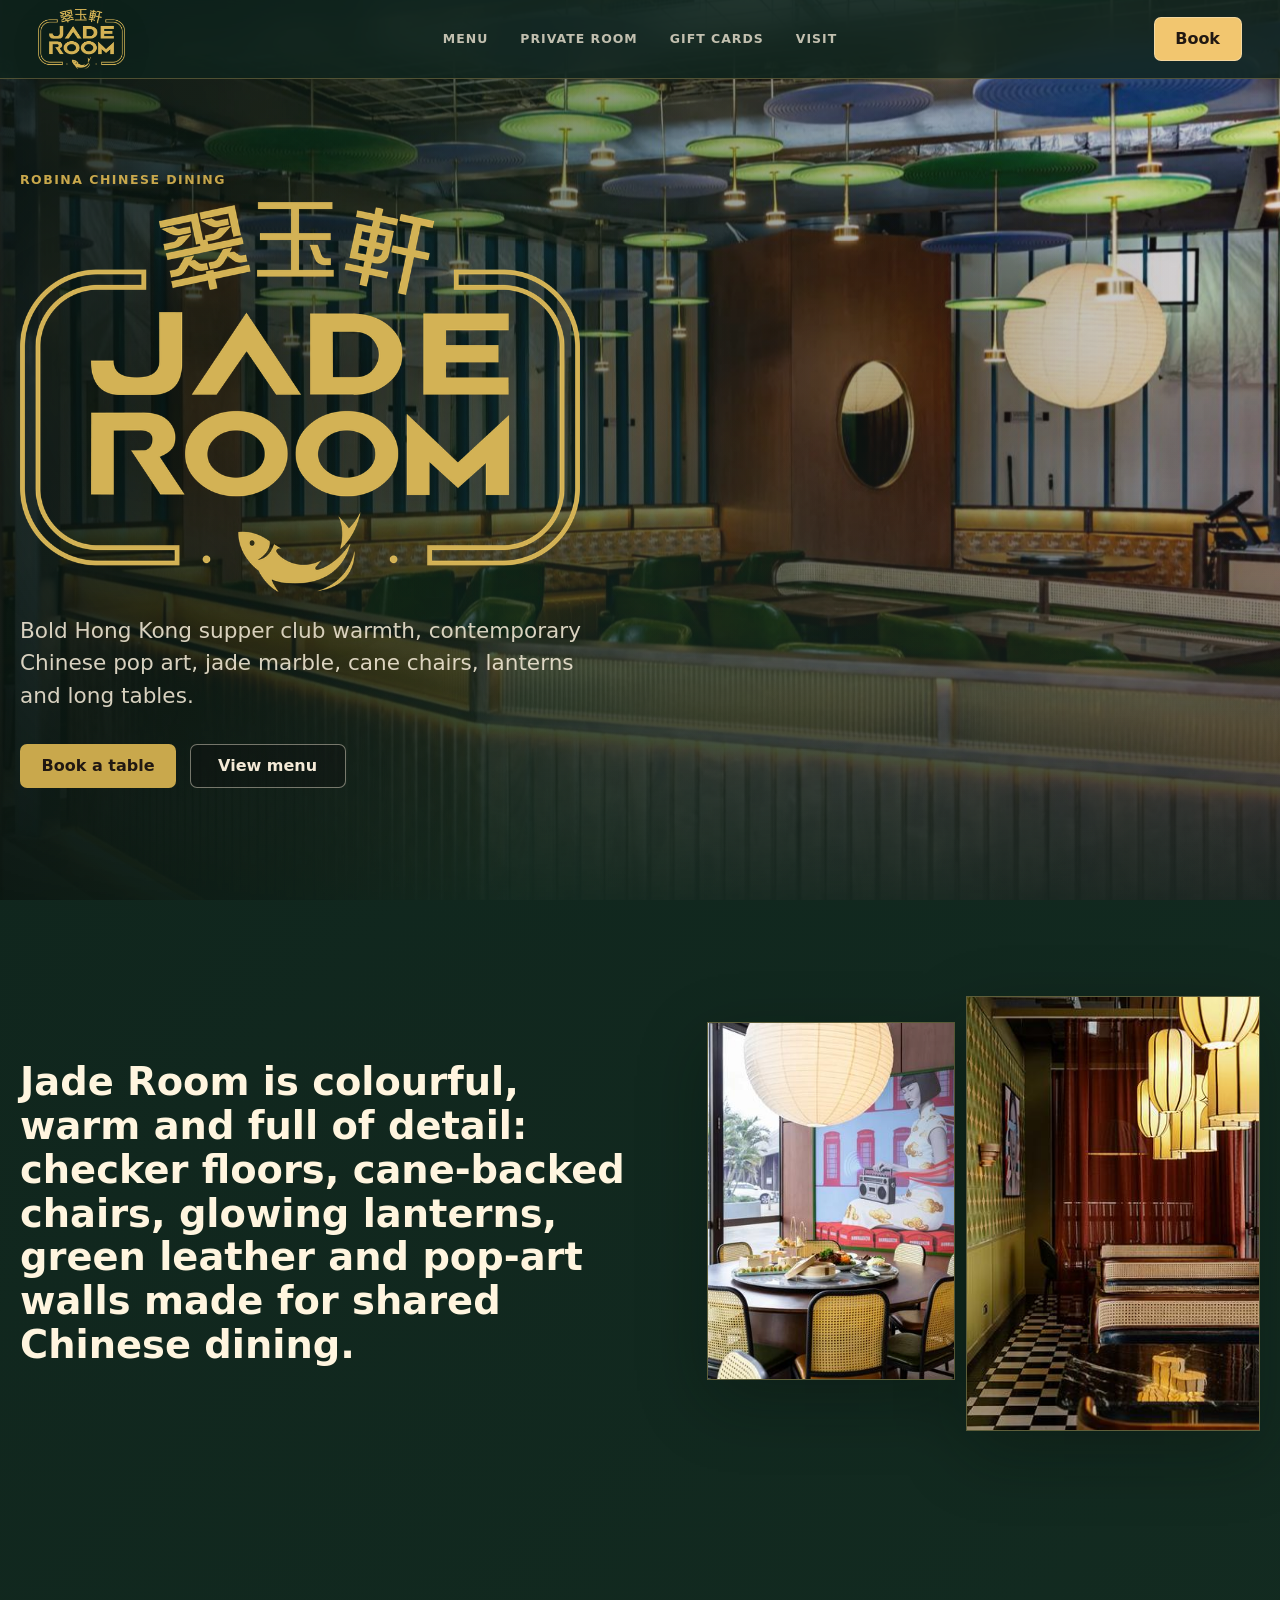
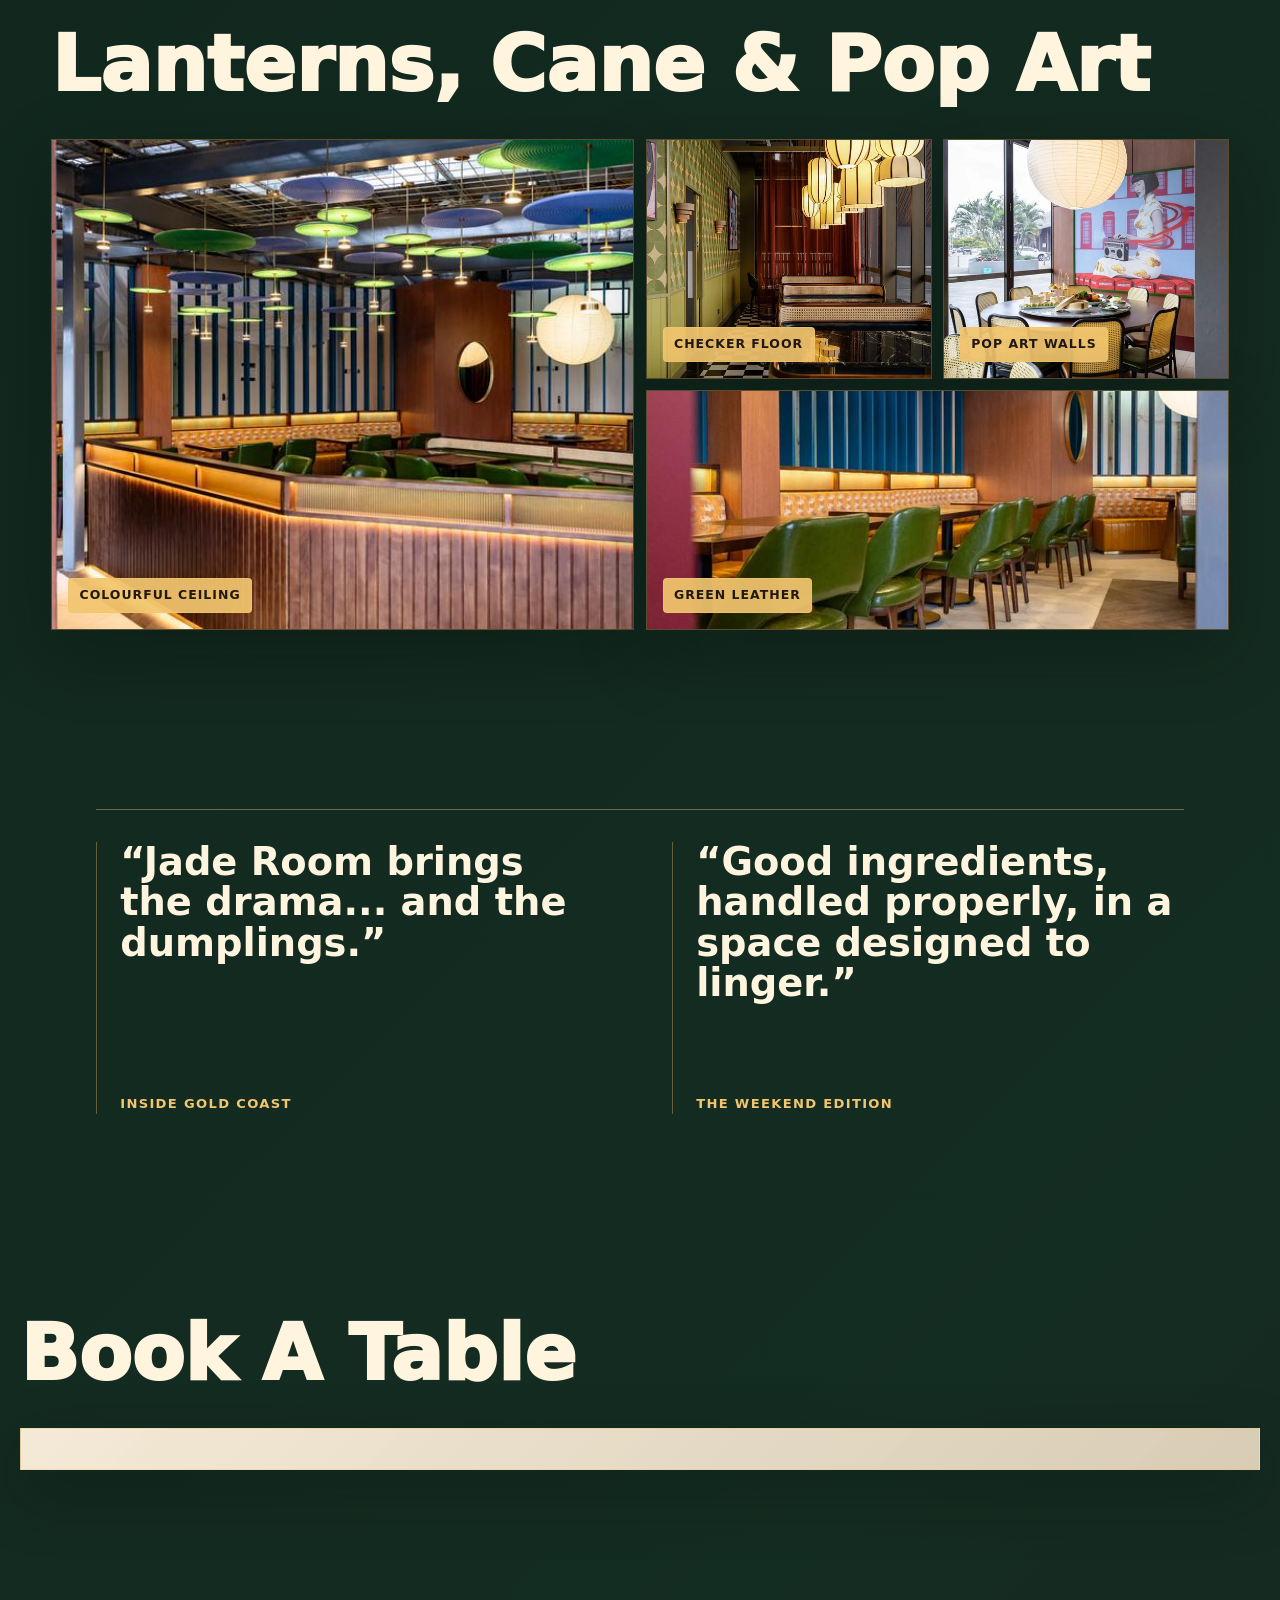
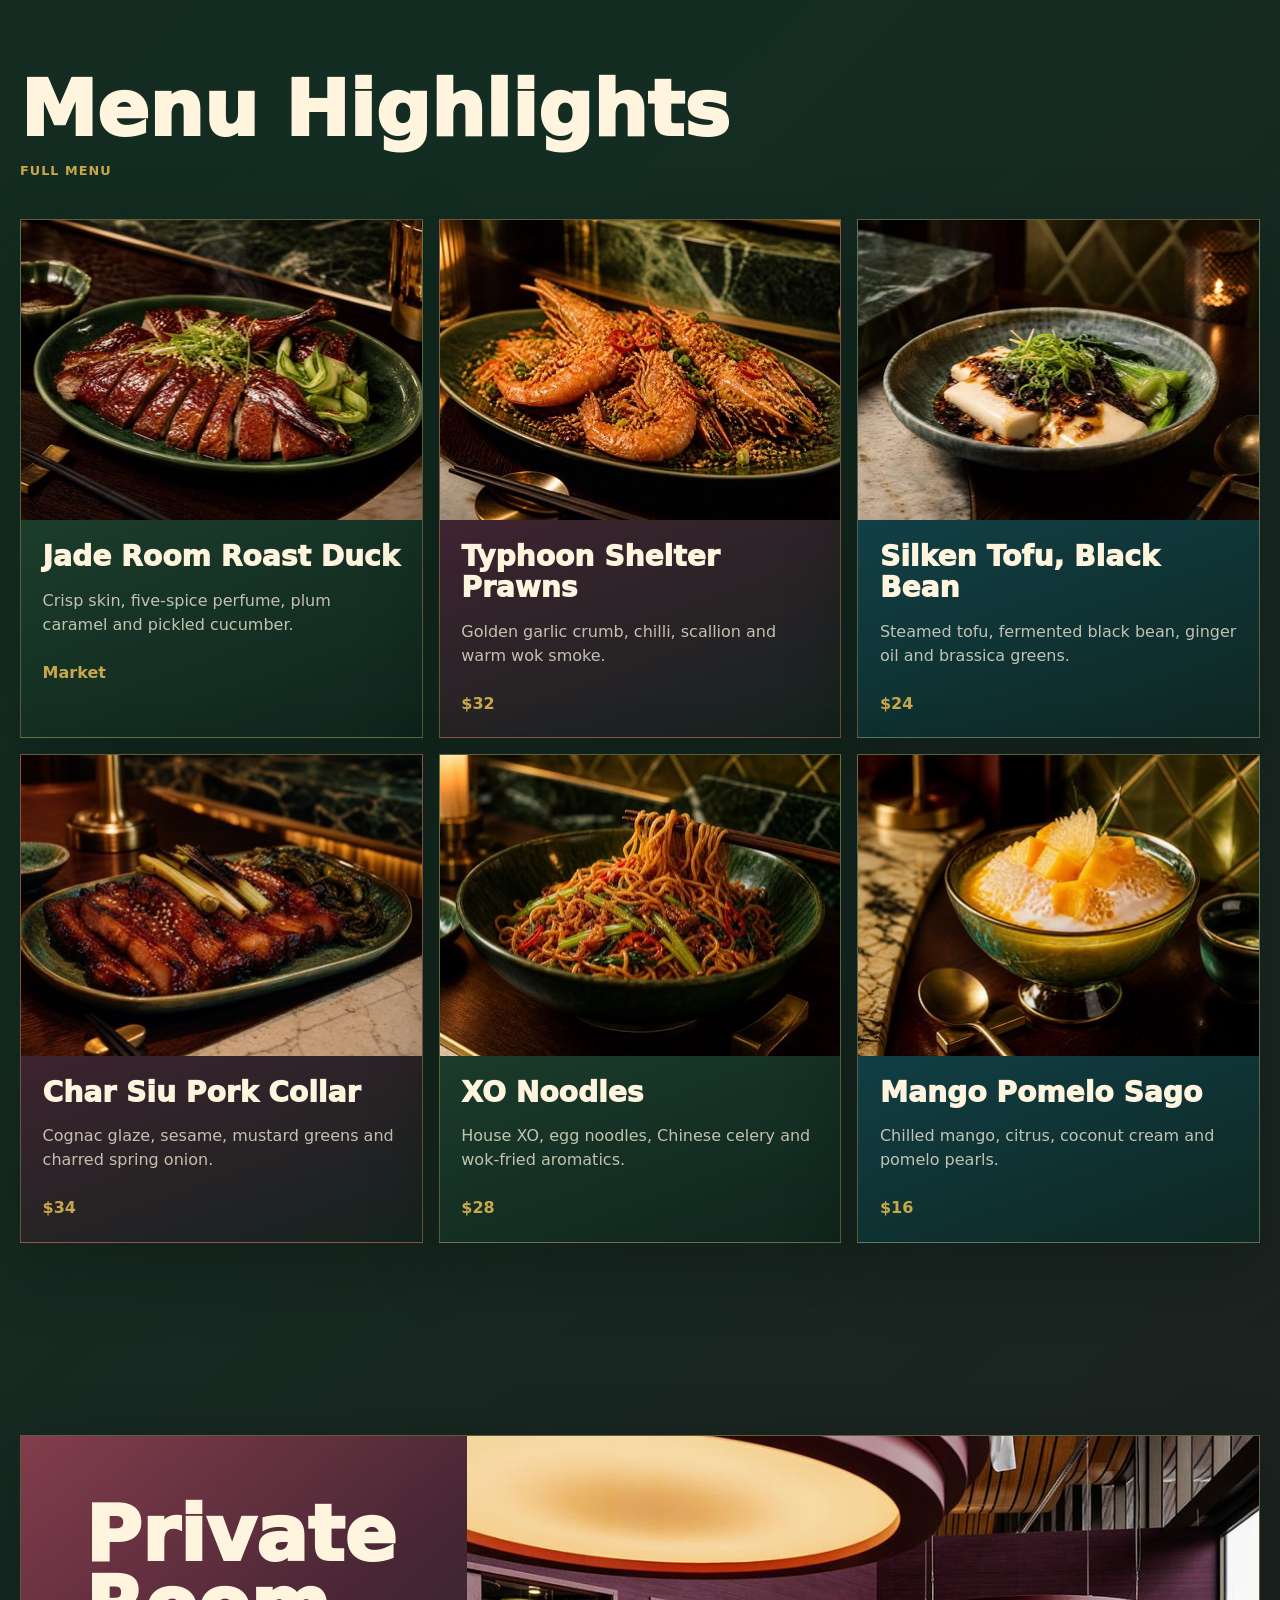
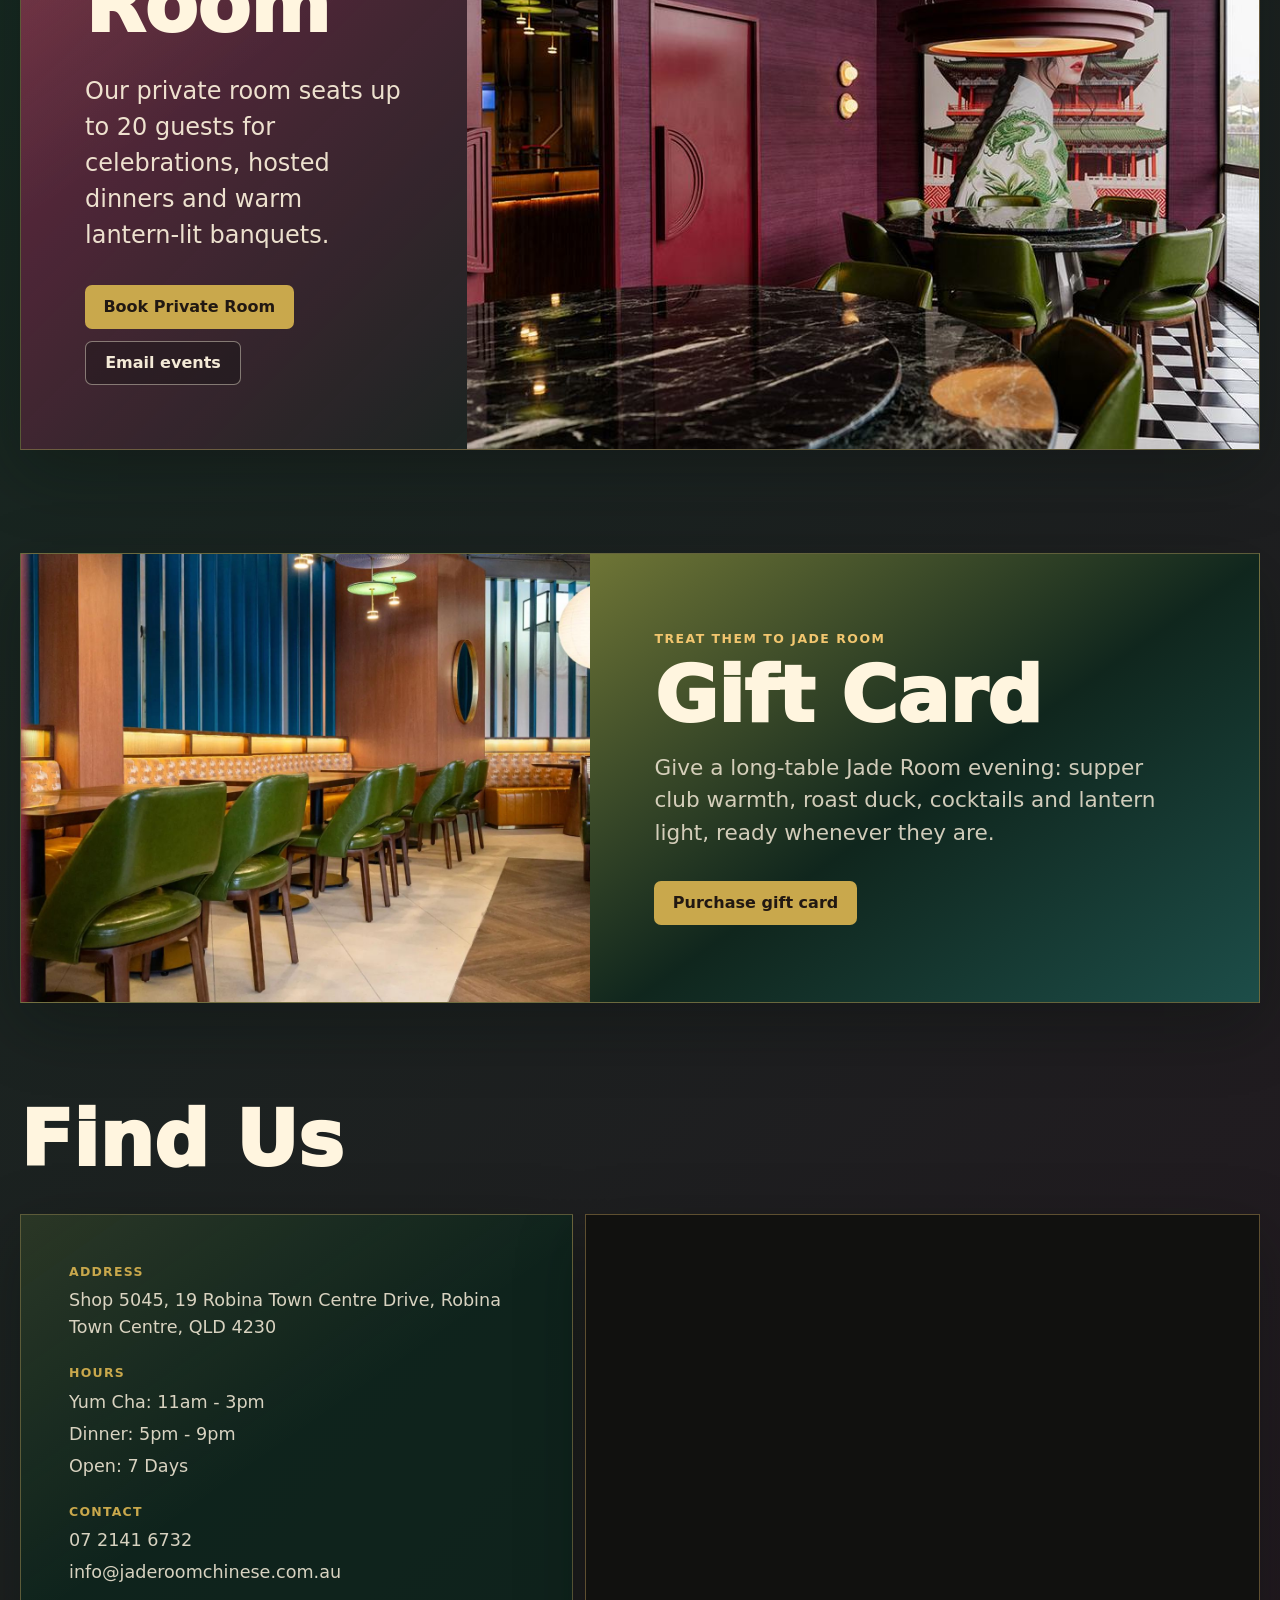
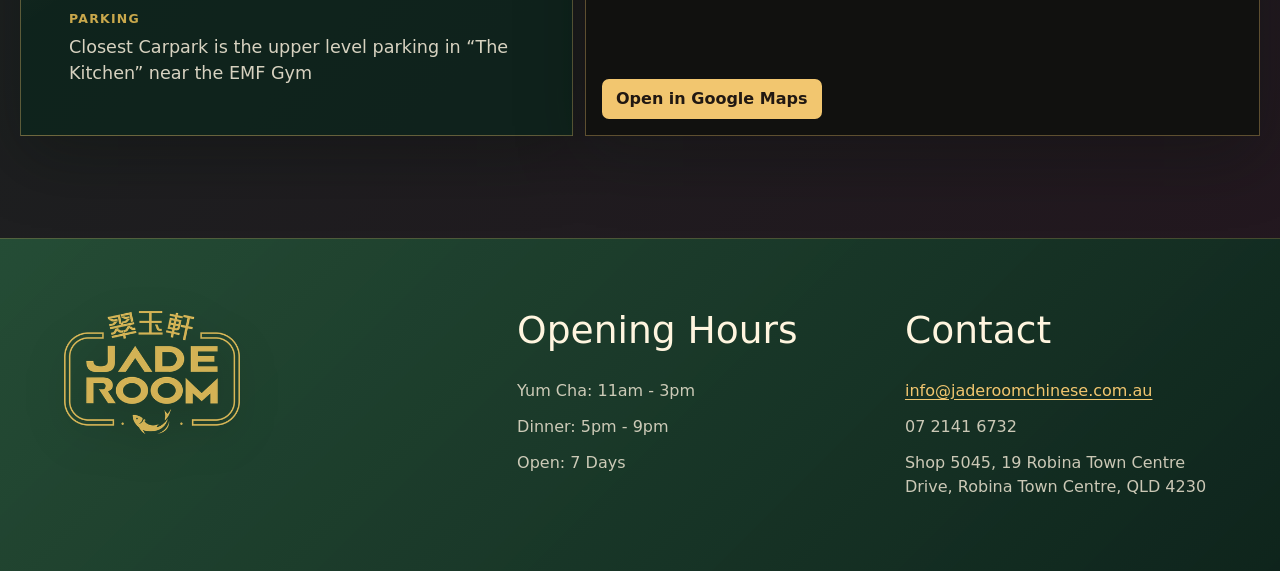
==== index.html @ d92b5574 "Combine promo panels with imagery" ====
<!doctype html>
<html lang="en">
  <head>
    <meta charset="UTF-8" />
    <meta name="viewport" content="width=device-width, initial-scale=1.0" />
    <meta
      name="description"
      content="Jade Room is a neo-nostalgic Chinese dining room with warm supper club energy, layered art, and bold contemporary character."
    />
    <title>Jade Room | 翠玉軒</title>
    <link rel="preload" href="/assets/venue-fitout/main-dining-ceiling-1600.jpg" as="image" />
    <link rel="stylesheet" href="/styles.css?v=fitout-31" />
  </head>
  <body>
    <header class="site-header" aria-label="Primary navigation">
      <a class="brand-mark" href="#top" aria-label="Jade Room home"><img src="/assets/brand/jade-room-logo-header.png" alt="Jade Room 翠玉軒" /></a>
      <nav class="nav-links" aria-label="Site sections">
        <a href="/menu.html">Menu</a>
        <a href="/private-room.html">Private Room</a>
        <a href="#gift-cards">Gift Cards</a>
        <a href="#visit">Visit</a>
      </nav>
      <a class="header-action" data-content="bookingUrl" href="#bookings">Book</a>
    </header>

    <main id="top">
      <section class="hero">
        <div class="hero-media" aria-hidden="true"></div>
        <div class="hero-overlay"></div>
        <div class="hero-content">
          <p class="eyebrow">Robina Chinese Dining</p>
          <img
            class="hero-logo"
            src="/assets/brand/jade-room-logo-full.png"
            alt="Jade Room 翠玉軒"
            fetchpriority="high"
            loading="eager"
          />
          <h1 class="sr-only">Jade Room</h1>
          <p class="hero-copy" data-content="heroText">
            Bold Hong Kong supper club warmth, contemporary Chinese pop art,
            jade marble, cane chairs, lanterns and long tables.
          </p>
          <div class="hero-actions">
            <a class="button primary" data-content="bookingUrl" href="#bookings">Book a table</a>
            <a class="button secondary" href="/menu.html">View menu</a>
          </div>
        </div>
      </section>

      <section class="intro-band" aria-label="Restaurant introduction">
        <div class="intro-copy">
          <p data-content="introText">
            Jade Room is colourful, warm and full of detail: checker floors,
            cane-backed chairs, glowing lanterns, green leather and pop-art
            walls made for shared Chinese dining.
          </p>
        </div>
        <div class="intro-media" aria-hidden="true">
          <img
            src="/assets/venue-fitout/round-table-pop-art-700.jpg"
            alt=""
            loading="lazy"
          />
          <img
            src="/assets/venue-fitout/olive-checker-lanterns-700.jpg"
            alt=""
            loading="lazy"
          />
        </div>
      </section>

      <section class="section visual-section" aria-label="Jade Room atmosphere">
        <div class="section-heading">
          <h2>Lanterns, Cane & Pop Art</h2>
        </div>
        <div class="visual-grid fitout-collage">
          <figure class="visual-tile large">
            <img
              src="/assets/venue-fitout/main-dining-ceiling-1000.jpg"
              srcset="
                /assets/venue-fitout/main-dining-ceiling-700.jpg    700w,
                /assets/venue-fitout/main-dining-ceiling-1000.jpg 1000w,
                /assets/venue-fitout/main-dining-ceiling-1600.jpg 1600w
              "
              sizes="(max-width: 820px) calc(100vw - 2rem), 48vw"
              loading="lazy"
              alt="Jade Room dining room with green and blue ceiling lights, timber booths and green chairs"
            />
            <figcaption>Colourful ceiling</figcaption>
          </figure>
          <figure class="visual-tile">
            <img
              src="/assets/venue-fitout/olive-checker-lanterns-700.jpg"
              srcset="
                /assets/venue-fitout/olive-checker-lanterns-700.jpg    700w,
                /assets/venue-fitout/olive-checker-lanterns-1000.jpg 1000w,
                /assets/venue-fitout/olive-checker-lanterns-1600.jpg 1600w
              "
              sizes="(max-width: 820px) calc(100vw - 2rem), 24vw"
              loading="lazy"
              alt="Olive patterned wall, checker floor, cane booths and glowing lanterns at Jade Room"
            />
            <figcaption>Checker floor</figcaption>
          </figure>
          <figure class="visual-tile">
            <img
              src="/assets/venue-fitout/round-table-pop-art-700.jpg"
              srcset="
                /assets/venue-fitout/round-table-pop-art-700.jpg    700w,
                /assets/venue-fitout/round-table-pop-art-1000.jpg 1000w,
                /assets/venue-fitout/round-table-pop-art-1600.jpg 1600w
              "
              sizes="(max-width: 820px) calc(100vw - 2rem), 24vw"
              loading="lazy"
              alt="Round Jade Room table with cane chairs, lantern and colourful contemporary Chinese pop art"
            />
            <figcaption>Pop art walls</figcaption>
          </figure>
          <figure class="visual-tile wide">
            <img
              src="/assets/venue-fitout/green-chair-booths-1000.jpg"
              srcset="
                /assets/venue-fitout/green-chair-booths-700.jpg    700w,
                /assets/venue-fitout/green-chair-booths-1000.jpg 1000w,
                /assets/venue-fitout/green-chair-booths-1600.jpg 1600w
              "
              sizes="(max-width: 820px) calc(100vw - 2rem), 48vw"
              loading="lazy"
              alt="Green leather chairs and warm timber booths inside Jade Room"
            />
            <figcaption>Green leather</figcaption>
          </figure>
        </div>
      </section>

      <section class="section press-section" aria-label="Press and reviews">
        <div class="press-layout">
          <div class="press-quotes">
            <article class="press-card">
              <blockquote>
                “Jade Room brings the drama... and the dumplings.”
              </blockquote>
              <a
                href="https://www.insidegoldcoast.com.au/jade-room"
                target="_blank"
                rel="noreferrer"
              >
                Inside Gold Coast
              </a>
            </article>
            <article class="press-card">
              <blockquote>
                “Good ingredients, handled properly, in a space designed to linger.”
              </blockquote>
              <a
                href="https://www.indailyqld.com.au/theweekendedition-goldcoast/food-drink/2026/04/01/jade-room-robina"
                target="_blank"
                rel="noreferrer"
              >
                The Weekend Edition
              </a>
            </article>
          </div>
        </div>
      </section>

      <section class="section booking-section" id="bookings">
        <div class="section-heading">
          <h2>Book A Table</h2>
        </div>
        <div class="booking-panel" data-opentable-widget></div>
      </section>

      <section class="section menu-section" id="menu">
        <div class="section-heading">
          <h2>Menu Highlights</h2>
          <a class="section-link" href="/menu.html">Full menu</a>
        </div>
        <div class="menu-grid" data-menu-list></div>
      </section>

      <section class="feature-band" id="events">
        <div class="feature-copy">
          <div>
            <h2>Private Room</h2>
          </div>
          <p data-content="eventsText">
            Our private room seats up to 20 guests for celebrations, hosted
            dinners and warm lantern-lit banquets.
          </p>
          <div class="feature-actions">
            <a
              class="button primary"
              data-content="privateEventsUrl"
              href="https://www.opentable.com.au/private-dining/restaurant/307232/spaces/58b9b6af-80b0-4431-88c0-3da73ee19951?lang=en-AU&amp;correlationId=de57219c-f617-41c4-9f57-0711ccf9374d"
              target="_blank"
              rel="noreferrer"
            >
              Book Private Room
            </a>
            <a
              class="button secondary"
              data-content="privateEventsEmailUrl"
              href="mailto:info@jaderoomchinese.com.au"
            >
              Email events
            </a>
          </div>
        </div>
        <img
          src="/assets/venue-fitout/private-lantern-room-1000.jpg"
          srcset="
            /assets/venue-fitout/private-lantern-room-700.jpg    700w,
            /assets/venue-fitout/private-lantern-room-1000.jpg 1000w,
            /assets/venue-fitout/private-lantern-room-1600.jpg 1600w
          "
          sizes="(max-width: 820px) 100vw, 56vw"
          loading="lazy"
          alt="Private room at Jade Room with plum walls, green chairs, marble table and large pendant light"
        />
      </section>

      <section class="gift-card-band" id="gift-cards">
        <div class="gift-card-art" aria-hidden="true"></div>
        <div class="gift-card-copy">
          <p class="eyebrow">Treat them to jade room</p>
          <h2>Gift Card</h2>
          <p data-content="giftCardText">
            Give a long-table Jade Room evening: supper club warmth, roast duck,
            cocktails and lantern light, ready whenever they are.
          </p>
          <a
            class="button primary"
            data-content="giftCardUrl"
            href="https://giftcards.nowbookit.com/cards/card-selection?accountid=c841d62d-257b-40e7-8a6b-1fed4b87f86e&amp;venueid=14619&amp;theme=light&amp;accent=95,124,138"
            target="_blank"
            rel="noreferrer"
          >
            Purchase gift card
          </a>
        </div>
      </section>

      <section class="section visit-section" id="visit">
        <div class="section-heading">
          <h2>Find Us</h2>
        </div>
        <div class="visit-layout">
          <div class="visit-panel">
            <dl>
              <div>
                <dt>Address</dt>
                <dd data-content="address">Address to be confirmed</dd>
              </div>
              <div>
                <dt>Hours</dt>
                <dd data-hours-list>Hours to be confirmed</dd>
              </div>
              <div>
                <dt>Contact</dt>
                <dd>
                  <a data-content="phone" href="tel:">Phone to be confirmed</a>
                  <a data-content="email" href="mailto:">Email to be confirmed</a>
                </dd>
              </div>
              <div>
                <dt>Parking</dt>
                <dd data-content="parking">
                  Closest Carpark is the upper level parking in “The Kitchen” near the EMF Gym
                </dd>
              </div>
            </dl>
          </div>
          <div class="map-panel" aria-label="Google map to Jade Room">
            <iframe
              title="Google map to Jade Room at Robina Town Centre"
              src="https://www.google.com/maps?q=Shop%205045%2C%2019%20Robina%20Town%20Centre%20Drive%2C%20Robina%20Town%20Centre%2C%20QLD%204230&output=embed"
              loading="lazy"
              referrerpolicy="no-referrer-when-downgrade"
            ></iframe>
            <a
              class="map-link"
              data-content="mapUrl"
              href="https://maps.app.goo.gl/iH2ejvEQFr9DbDYf6"
              target="_blank"
              rel="noreferrer"
            >
              Open in Google Maps
            </a>
          </div>
        </div>
      </section>
    </main>

    <footer class="site-footer">
      <div class="footer-brand">
        <img class="footer-logo" src="/assets/brand/jade-room-logo-header.png" alt="Jade Room 翠玉軒" />
      </div>
      <div class="footer-info">
        <section>
          <h2>Opening Hours</h2>
          <div data-hours-list>
            <span>Yum Cha: 11am - 3pm</span>
            <span>Dinner: 5pm - 9pm</span>
            <span>Open: 7 Days</span>
          </div>
        </section>
        <section>
          <h2>Contact</h2>
          <a data-content="email" href="mailto:info@jaderoomchinese.com.au">
            info@jaderoomchinese.com.au
          </a>
          <a data-content="phone" href="tel:0721416732">07 2141 6732</a>
          <span data-content="address">Shop 5045, 19 Robina Town Centre Drive, Robina Town Centre, QLD 4230</span>
        </section>
      </div>
    </footer>

    <script src="/script.js?v=fitout-31" type="module"></script>
  </body>
</html>
---- styles.css ----
:root {
  --jade: #2d5c3f;
  --jade-deep: #142d22;
  --jade-ink: #0e241c;
  --moss: #8b8a3a;
  --cognac: #8b4513;
  --rust: #c1440e;
  --gold: #c9a84c;
  --gold-bright: #f2c66f;
  --blue: #5b7a99;
  --plum: #6f2745;
  --plum-deep: #3a1727;
  --teal: #12606f;
  --lantern: #f2c66f;
  --cream: #f4ead7;
  --stone: #d8ccb4;
  --black: #11110f;
  --ink: #211812;
  --shadow-warm: 0 1.4rem 4rem rgba(7, 14, 10, 0.32);
  --max: 1240px;
}

* {
  box-sizing: border-box;
}

html {
  scroll-behavior: smooth;
}

body {
  margin: 0;
  color: var(--cream);
  background:
    radial-gradient(circle at 12% 5%, rgba(111, 39, 69, 0.32), transparent 28rem),
    radial-gradient(circle at 90% 24rem, rgba(18, 96, 111, 0.22), transparent 30rem),
    linear-gradient(135deg, #0f241c 0%, #142d22 48%, #24161f 100%);
  font-family:
    "Avenir Next", "Helvetica Neue", ui-sans-serif, system-ui, -apple-system, BlinkMacSystemFont, "Segoe UI",
    sans-serif;
  line-height: 1.5;
}

body::before {
  content: "";
  position: fixed;
  inset: 0;
  z-index: -1;
  pointer-events: none;
  opacity: 0.18;
  background-image:
    linear-gradient(45deg, rgba(242, 198, 111, 0.08) 25%, transparent 25%),
    linear-gradient(-45deg, rgba(242, 198, 111, 0.08) 25%, transparent 25%),
    linear-gradient(45deg, transparent 75%, rgba(242, 198, 111, 0.08) 75%),
    linear-gradient(-45deg, transparent 75%, rgba(242, 198, 111, 0.08) 75%);
  background-position: 0 0, 0 0.7rem, 0.7rem -0.7rem, -0.7rem 0;
  background-size: 1.4rem 1.4rem;
}

a {
  color: inherit;
  text-decoration: none;
}

.site-header {
  position: fixed;
  inset: 0 0 auto 0;
  z-index: 10;
  display: grid;
  grid-template-columns: 1fr auto 1fr;
  align-items: center;
  gap: 1rem;
  min-height: 4.25rem;
  padding: 0.55rem clamp(1rem, 3vw, 2.5rem);
  border-bottom: 1px solid rgba(242, 198, 111, 0.28);
  background: rgba(14, 36, 28, 0.86);
  backdrop-filter: blur(18px);
}

.brand-mark {
  display: block;
  width: fit-content;
  min-width: 0;
  line-height: 0;
}

.brand-mark img {
  display: block;
  width: clamp(4.6rem, 7vw, 5.4rem);
  height: auto;
  filter: drop-shadow(0 0.35rem 0.8rem rgba(0, 0, 0, 0.28));
}

.nav-links {
  display: flex;
  align-items: center;
  gap: clamp(1rem, 3vw, 2rem);
  color: rgba(244, 234, 215, 0.78);
  font-size: 0.78rem;
  font-weight: 800;
  letter-spacing: 0.08em;
  text-transform: uppercase;
}

.header-action,
.button {
  display: inline-flex;
  min-height: 2.75rem;
  align-items: center;
  justify-content: center;
  border-radius: 7px;
  font-weight: 850;
}

.header-action {
  justify-self: end;
  min-width: 5.5rem;
  padding: 0 1rem;
  border: 1px solid rgba(244, 234, 215, 0.46);
  color: #211812;
  background: var(--lantern);
}

.hero {
  position: relative;
  min-height: 100dvh;
  display: grid;
  align-items: end;
  overflow: hidden;
}

.hero-media,
.hero-overlay {
  position: absolute;
  inset: 0;
}

.hero-media {
  inset: 0 -8vw;
  background-image: url("/assets/venue-fitout/main-dining-ceiling-1000.jpg");
  background-position: center;
  background-size: cover;
  transform: translate3d(-2.8%, 0, 0) scale(1.03);
  transform-origin: center;
}

.hero-overlay {
  background:
    linear-gradient(90deg, rgba(10, 21, 16, 0.88), rgba(20, 45, 34, 0.5) 40%, rgba(111, 39, 69, 0.1)),
    linear-gradient(0deg, rgba(14, 36, 28, 0.94), rgba(14, 36, 28, 0.08) 56%);
}

.hero-content {
  position: relative;
  z-index: 1;
  width: min(100% - 2rem, var(--max));
  margin: 0 auto;
  padding: 7rem 0 clamp(4.5rem, 9vw, 7rem);
}

.hero-logo {
  display: block;
  width: min(35rem, 78vw);
  height: auto;
  margin-top: 0.25rem;
  filter: drop-shadow(0 1.1rem 1.8rem rgba(0, 0, 0, 0.32));
}

.sr-only {
  position: absolute;
  width: 1px;
  height: 1px;
  padding: 0;
  margin: -1px;
  overflow: hidden;
  clip: rect(0, 0, 0, 0);
  white-space: nowrap;
  border: 0;
}

.eyebrow {
  margin: 0 0 0.75rem;
  color: var(--gold);
  font-size: 0.78rem;
  font-weight: 900;
  letter-spacing: 0.12em;
  text-transform: uppercase;
}

h1,
h2 {
  margin: 0;
  color: #fff5df;
  font-family:
    "Avenir Next Condensed", "Arial Narrow", "Helvetica Neue", ui-sans-serif, system-ui, -apple-system, BlinkMacSystemFont, "Segoe UI",
    sans-serif;
  font-weight: 950;
  letter-spacing: 0;
  line-height: 0.92;
}

h1 {
  max-width: 9.5ch;
  font-size: clamp(4.4rem, 13vw, 10.5rem);
}

h2 {
  font-size: clamp(2.2rem, 6vw, 5rem);
}

.chinese-name {
  margin: 0.6rem 0 0;
  color: var(--gold);
  font-size: clamp(1.2rem, 2.5vw, 2rem);
  font-weight: 800;
}

.hero-copy {
  max-width: 36rem;
  margin: 1.4rem 0 0;
  color: rgba(244, 234, 215, 0.88);
  font-size: clamp(1.08rem, 2vw, 1.35rem);
}

.hero-actions {
  display: flex;
  flex-wrap: wrap;
  gap: 0.85rem;
  margin-top: 2rem;
}

.button {
  min-width: 9.75rem;
  padding: 0 1.15rem;
}

.button.primary {
  background: var(--gold);
  color: #211812;
}

.button.secondary {
  border: 1px solid rgba(244, 234, 215, 0.45);
  background: rgba(17, 17, 15, 0.34);
}

.intro-band {
  display: grid;
  grid-template-columns: minmax(0, 1.05fr) minmax(18rem, 0.95fr);
  gap: clamp(2rem, 6vw, 5rem);
  align-items: center;
  width: min(100% - 2rem, var(--max));
  margin: 0 auto;
  padding: clamp(3rem, 8vw, 6rem) 0;
}

.intro-copy p {
  max-width: 52rem;
  margin: 0;
  color: #fff5df;
  font-size: clamp(1.55rem, 3vw, 2.85rem);
  font-weight: 850;
  line-height: 1.14;
}

.intro-media {
  display: grid;
  grid-template-columns: 0.84fr 1fr;
  gap: 0.7rem;
  align-items: end;
}

.intro-media img {
  display: block;
  width: 100%;
  height: clamp(18rem, 34vw, 28rem);
  object-fit: cover;
  border: 1px solid rgba(242, 198, 111, 0.34);
  box-shadow: var(--shadow-warm);
}

.intro-media img:first-child {
  height: clamp(16rem, 28vw, 23rem);
  margin-bottom: clamp(1.5rem, 4vw, 4rem);
}

.section {
  width: min(100% - 2rem, var(--max));
  margin: 0 auto;
  padding: clamp(3.5rem, 8vw, 7rem) 0;
}

.section-heading {
  display: grid;
  gap: 1rem;
  align-items: start;
  margin-bottom: clamp(1.4rem, 3vw, 2.4rem);
}

.section-link {
  flex: 0 0 auto;
  width: fit-content;
  color: var(--gold);
  font-size: 0.8rem;
  font-weight: 900;
  letter-spacing: 0.08em;
  text-transform: uppercase;
}

.booking-section {
  scroll-margin-top: 5rem;
}

.booking-panel {
  display: grid;
  justify-items: center;
  min-height: 13rem;
  padding: clamp(1rem, 3vw, 2rem);
  overflow: hidden;
  border: 1px solid rgba(242, 198, 111, 0.38);
  background:
    linear-gradient(135deg, rgba(244, 234, 215, 0.96), rgba(216, 204, 180, 0.98)),
    #ded9cf;
  box-shadow: var(--shadow-warm);
}

.booking-panel script {
  display: none;
}

.booking-panel iframe {
  width: 100%;
  max-width: 100%;
  border: 0;
}

.booking-panel[data-theme="wide"] {
  min-height: 0;
  padding: 1.25rem;
}

.booking-panel[data-theme="wide"] > div {
  width: min(100%, 61rem) !important;
}

.booking-panel[data-theme="wide"] iframe {
  width: 100% !important;
  height: 8.75rem !important;
}

.menu-hero {
  position: relative;
  min-height: 68vh;
  display: grid;
  align-items: end;
  overflow: hidden;
  background:
    linear-gradient(90deg, rgba(14, 36, 28, 0.9), rgba(17, 17, 15, 0.46)),
    linear-gradient(0deg, rgba(14, 36, 28, 1), rgba(17, 17, 15, 0.08) 46%),
    url("/assets/responsive/jade-room-food-700.jpg") center / cover;
}

.menu-detail-hero {
  position: relative;
  min-height: 58vh;
  display: grid;
  align-items: end;
  overflow: hidden;
  background:
    linear-gradient(90deg, rgba(14, 36, 28, 0.9), rgba(17, 17, 15, 0.46)),
    linear-gradient(0deg, rgba(14, 36, 28, 1), rgba(17, 17, 15, 0.08) 46%),
    url("/assets/responsive/jade-room-food-700.jpg") center / cover;
}

.menu-hero-copy {
  width: min(100% - 2rem, var(--max));
  margin: 0 auto;
  padding: 8.5rem 0 5rem;
}

.menu-hero-copy p:not(.eyebrow, .chinese-name) {
  max-width: 44rem;
  margin: 1.2rem 0 0;
  color: rgba(244, 234, 215, 0.88);
  font-size: clamp(1.08rem, 2vw, 1.35rem);
}

.menu-tabs {
  position: sticky;
  top: 0.75rem;
  z-index: 2;
  display: flex;
  flex-wrap: wrap;
  gap: 0.5rem;
  margin-bottom: 2rem;
  padding: 0.65rem;
  border: 1px solid rgba(201, 168, 76, 0.34);
  border-radius: 8px;
  background: rgba(14, 36, 28, 0.9);
  backdrop-filter: blur(16px);
}

.menu-tabs a {
  display: inline-flex;
  min-height: 2.35rem;
  align-items: center;
  justify-content: center;
  padding: 0 0.9rem;
  border: 1px solid rgba(201, 168, 76, 0.35);
  border-radius: 6px;
  color: rgba(244, 234, 215, 0.84);
  font-size: 0.78rem;
  font-weight: 900;
  letter-spacing: 0.08em;
  text-transform: uppercase;
}

.menu-directory {
  display: grid;
  grid-template-columns: repeat(2, minmax(0, 1fr));
  gap: clamp(0.85rem, 1.6vw, 1.1rem);
  overflow: visible;
  border: 0;
  background: transparent;
}

.menu-directory-card {
  display: grid;
  grid-template-columns: minmax(12rem, 0.78fr) minmax(0, 1fr);
  min-height: 24rem;
  overflow: hidden;
  border: 1px solid rgba(201, 168, 76, 0.34);
  background:
    linear-gradient(160deg, rgba(45, 92, 63, 0.5), rgba(14, 36, 28, 0.92)),
    #142d22;
  box-shadow: var(--shadow-warm);
}

.menu-directory-card:nth-child(2n) {
  background:
    linear-gradient(160deg, rgba(139, 69, 19, 0.44), rgba(17, 17, 15, 0.9)),
    #231713;
}

.menu-directory-card figure {
  margin: 0;
  overflow: hidden;
  background: #11110f;
}

.menu-directory-card img {
  display: block;
  width: 100%;
  height: 100%;
  object-fit: cover;
}

.menu-directory-body {
  display: grid;
  align-content: center;
  padding: clamp(1.25rem, 3vw, 2rem);
}

.menu-directory-body h3 {
  margin: 0;
  color: #fff5df;
  font-family:
    "Avenir Next Condensed", "Arial Narrow", "Helvetica Neue", ui-sans-serif, system-ui, -apple-system, BlinkMacSystemFont, "Segoe UI",
    sans-serif;
  font-weight: 950;
  font-size: clamp(2rem, 4vw, 3.25rem);
  line-height: 1;
}

.menu-directory-body p:not(.eyebrow) {
  margin: 1rem 0 0;
  color: rgba(244, 234, 215, 0.78);
}

.menu-preview-list {
  display: grid;
  gap: 0.45rem;
  margin: 1.25rem 0 0;
  padding: 0;
  color: rgba(244, 234, 215, 0.84);
  list-style: none;
}

.menu-preview-list li {
  padding-bottom: 0.45rem;
  border-bottom: 1px solid rgba(201, 168, 76, 0.2);
}

.menu-directory-actions {
  display: flex;
  flex-wrap: wrap;
  gap: 0.7rem;
  margin-top: 1.5rem;
}

.full-menu-list {
  display: grid;
  gap: clamp(2rem, 5vw, 4rem);
}

.menu-panel {
  scroll-margin-top: 6rem;
  padding-top: 0.25rem;
  border-top: 1px solid rgba(201, 168, 76, 0.42);
}

.menu-panel-heading {
  display: grid;
  grid-template-columns: minmax(0, 1fr) auto;
  gap: 1.5rem;
  align-items: end;
  margin-bottom: 1.5rem;
}

.menu-panel-intro {
  max-width: 42rem;
  margin: 1rem 0 0;
  color: rgba(244, 234, 215, 0.78);
  font-size: 1.08rem;
}

.menu-pdf-link {
  min-width: 10rem;
}

.menu-list {
  display: grid;
  grid-template-columns: repeat(2, minmax(0, 1fr));
  gap: 1px;
  overflow: hidden;
  border: 1px solid rgba(201, 168, 76, 0.22);
  background: rgba(201, 168, 76, 0.22);
}

.menu-row {
  display: grid;
  grid-template-columns: minmax(0, 1fr) auto;
  gap: 1rem;
  min-height: 9rem;
  padding: 1.25rem;
  background:
    linear-gradient(160deg, rgba(45, 92, 63, 0.3), rgba(14, 36, 28, 0.9)),
    #142d22;
}

.menu-category-list {
  display: grid;
  gap: clamp(2rem, 5vw, 4rem);
}

.menu-category-panel {
  scroll-margin-top: 6rem;
}

.menu-category-title {
  margin: 0 0 1rem;
  color: var(--gold);
  font-family:
    "Avenir Next Condensed", "Arial Narrow", "Helvetica Neue", ui-sans-serif, system-ui, -apple-system, BlinkMacSystemFont, "Segoe UI",
    sans-serif;
  font-size: 0.82rem;
  font-weight: 900;
  letter-spacing: 0.16em;
  line-height: 1.2;
  text-transform: uppercase;
}

.menu-row:nth-child(2n) {
  background:
    linear-gradient(160deg, rgba(139, 69, 19, 0.3), rgba(17, 17, 15, 0.9)),
    #211711;
}

.menu-row h3 {
  margin: 0;
  color: #fff5df;
  font-family:
    "Avenir Next Condensed", "Arial Narrow", "Helvetica Neue", ui-sans-serif, system-ui, -apple-system, BlinkMacSystemFont, "Segoe UI",
    sans-serif;
  font-weight: 900;
  font-size: clamp(1.28rem, 2vw, 1.65rem);
  line-height: 1.12;
}

.menu-row p {
  margin: 0.75rem 0 0;
  color: rgba(244, 234, 215, 0.74);
}

.visual-grid {
  display: grid;
  grid-template-columns: minmax(0, 1.4fr) minmax(18rem, 0.8fr);
  gap: 0.7rem;
  overflow: visible;
  border: 0;
  background: transparent;
}

.visual-section {
  width: 100%;
  padding-right: clamp(1rem, 4vw, 4rem);
  padding-left: clamp(1rem, 4vw, 4rem);
}

.fitout-collage {
  grid-template-columns: repeat(4, minmax(0, 1fr));
  grid-auto-rows: minmax(15rem, 18vw);
}

.fitout-collage .visual-tile {
  min-height: 0;
}

.fitout-collage .visual-tile.large {
  grid-column: span 2;
  grid-row: span 2;
  min-height: 0;
}

.fitout-collage .visual-tile.wide {
  grid-column: span 2;
}

.visual-tile,
.food-feature {
  position: relative;
  margin: 0;
  overflow: hidden;
  border: 1px solid rgba(242, 198, 111, 0.32);
  background: #11110f;
  box-shadow: var(--shadow-warm);
}

.visual-tile {
  min-height: 24rem;
}

.visual-tile.large {
  min-height: 34rem;
}

.visual-tile img,
.food-feature img,
.feature-band img {
  display: block;
  width: 100%;
  height: 100%;
  object-fit: cover;
}

.visual-tile figcaption,
.food-feature figcaption {
  position: absolute;
  left: 1rem;
  bottom: 1rem;
  padding: 0.45rem 0.65rem;
  border: 1px solid rgba(242, 198, 111, 0.72);
  border-radius: 4px;
  color: #211812;
  background: rgba(242, 198, 111, 0.92);
  font-size: 0.78rem;
  font-weight: 900;
  letter-spacing: 0.08em;
  text-transform: uppercase;
}

.food-feature {
  height: clamp(18rem, 42vw, 31rem);
  margin-bottom: 1px;
  border: 1px solid rgba(201, 168, 76, 0.36);
}

.press-section {
  scroll-margin-top: 6rem;
  padding-top: clamp(3rem, 6vw, 5rem);
}

.press-layout {
  display: block;
}

.press-intro {
  display: grid;
  align-content: start;
  padding-top: 0.35rem;
  border-top: 1px solid rgba(242, 198, 111, 0.42);
}

.press-intro h2 {
  max-width: 8ch;
}

.press-intro p {
  max-width: 24rem;
  margin: 1rem 0 0;
  color: rgba(244, 234, 215, 0.82);
}

.press-quotes {
  display: grid;
  grid-template-columns: repeat(2, minmax(0, 1fr));
  gap: clamp(2rem, 5vw, 4rem);
  max-width: 68rem;
  margin: 0 auto;
  padding-top: clamp(1.5rem, 3vw, 2rem);
  border-top: 1px solid rgba(242, 198, 111, 0.42);
}

.press-card {
  display: grid;
  align-content: space-between;
  gap: 1.5rem;
  min-height: 17rem;
  padding-left: clamp(1rem, 2vw, 1.45rem);
  border-left: 1px solid rgba(242, 198, 111, 0.36);
  background: transparent;
}

.press-card:nth-child(2) {
  background: transparent;
}

.press-card blockquote {
  margin: 0;
  color: #fff5df;
  font-family:
    "Avenir Next Condensed", "Arial Narrow", "Helvetica Neue", ui-sans-serif, system-ui, -apple-system, BlinkMacSystemFont, "Segoe UI",
    sans-serif;
  font-size: clamp(1.65rem, 3vw, 2.7rem);
  font-weight: 900;
  line-height: 1.05;
}

.press-card a {
  width: fit-content;
  color: var(--lantern);
  font-size: 0.82rem;
  font-weight: 900;
  letter-spacing: 0.1em;
  text-transform: uppercase;
}

.menu-grid {
  display: grid;
  grid-template-columns: repeat(3, minmax(0, 1fr));
  gap: clamp(0.75rem, 1.4vw, 1rem);
  background: transparent;
  border: 0;
}

.menu-item {
  display: grid;
  grid-template-rows: auto 1fr;
  min-height: 26rem;
  overflow: hidden;
  border: 1px solid rgba(242, 198, 111, 0.32);
  background:
    linear-gradient(160deg, rgba(45, 92, 63, 0.74), rgba(14, 36, 28, 0.88)),
    #142d22;
  box-shadow: var(--shadow-warm);
}

.menu-item:nth-child(2n) {
  background:
    linear-gradient(160deg, rgba(111, 39, 69, 0.74), rgba(14, 36, 28, 0.86)),
    #3a1b2b;
}

.menu-item:nth-child(3n) {
  background:
    linear-gradient(160deg, rgba(18, 96, 111, 0.72), rgba(14, 36, 28, 0.86)),
    #123646;
}

.menu-item-image {
  margin: 0;
  aspect-ratio: 4 / 3;
  overflow: hidden;
  background: #11110f;
}

.menu-item-image img {
  display: block;
  width: 100%;
  height: 100%;
  object-fit: cover;
  transition: transform 420ms ease;
}

.menu-item:hover .menu-item-image img {
  transform: scale(1.035);
}

.menu-item-body {
  display: grid;
  align-content: start;
  padding: 1.35rem;
}

.menu-item h3 {
  margin: 0;
  color: #fff5df;
  font-family:
    "Avenir Next Condensed", "Arial Narrow", "Helvetica Neue", ui-sans-serif, system-ui, -apple-system, BlinkMacSystemFont, "Segoe UI",
    sans-serif;
  font-weight: 930;
  font-size: clamp(1.45rem, 2.2vw, 1.8rem);
  line-height: 1.1;
}

.menu-item p {
  margin: 1rem 0 0;
  color: rgba(244, 234, 215, 0.78);
}

.menu-price {
  display: inline-block;
  margin-top: 1.5rem;
  color: var(--gold);
  font-weight: 900;
}

.feature-band {
  display: grid;
  grid-template-columns: minmax(18rem, 0.72fr) minmax(0, 1.28fr);
  gap: 0;
  align-items: stretch;
  width: min(100% - 2rem, var(--max));
  margin: clamp(3rem, 7vw, 6rem) auto;
  overflow: hidden;
  border: 1px solid rgba(242, 198, 111, 0.32);
  background:
    linear-gradient(135deg, rgba(111, 39, 69, 0.28), rgba(14, 36, 28, 0.8)),
    #142d22;
  box-shadow: var(--shadow-warm);
}

.feature-copy {
  display: grid;
  align-content: center;
  gap: 2rem;
  min-height: 33rem;
  padding: clamp(2rem, 5vw, 4rem);
  background:
    linear-gradient(145deg, rgba(242, 198, 111, 0.14), transparent 42%),
    linear-gradient(135deg, rgba(111, 39, 69, 0.96), rgba(14, 36, 28, 0.86)),
    var(--plum);
}

.feature-band img {
  min-height: 33rem;
}

.feature-band p:not(.eyebrow) {
  margin: 0;
  color: rgba(255, 245, 223, 0.9);
  font-size: clamp(1.1rem, 2vw, 1.5rem);
}

.feature-actions {
  display: flex;
  flex-wrap: wrap;
  gap: 0.75rem;
}

.private-events-hero,
.private-room-hero {
  position: relative;
  min-height: 70vh;
  display: grid;
  align-items: end;
  overflow: hidden;
  background:
    linear-gradient(90deg, rgba(14, 36, 28, 0.9), rgba(111, 39, 69, 0.34)),
    linear-gradient(0deg, rgba(14, 36, 28, 0.98), rgba(20, 45, 34, 0.05) 46%),
    url("/assets/venue-fitout/private-lantern-room-1000.jpg") center / cover;
}

.private-room-hero {
  min-height: 82vh;
  background:
    linear-gradient(90deg, rgba(14, 36, 28, 0.86), rgba(111, 39, 69, 0.24) 64%),
    linear-gradient(0deg, rgba(14, 36, 28, 0.98), rgba(20, 45, 34, 0.04) 48%),
    url("/assets/venue-fitout/private-lantern-room-1000.jpg") center / cover;
}

.private-room-hero-copy {
  position: relative;
  z-index: 1;
  width: min(100% - 2rem, var(--max));
  margin: 0 auto;
  padding: 8.5rem 0 5.5rem;
}

.private-room-hero-copy h1 {
  max-width: 12ch;
  font-size: clamp(4rem, 10vw, 9rem);
}

.private-room-hero-copy p:not(.eyebrow) {
  max-width: 40rem;
  margin: 1.4rem 0 0;
  color: rgba(244, 234, 215, 0.88);
  font-size: clamp(1.08rem, 2vw, 1.35rem);
}

.private-room-intro {
  display: grid;
  grid-template-columns: minmax(18rem, 0.82fr) minmax(0, 1fr);
  gap: clamp(2rem, 5vw, 4rem);
  align-items: end;
  width: min(100% - 2rem, var(--max));
  margin: 0 auto;
  padding: clamp(3.5rem, 8vw, 6.5rem) 0;
}

.private-room-intro p:not(.eyebrow) {
  margin: 0;
  color: rgba(244, 234, 215, 0.82);
  font-size: clamp(1.08rem, 2vw, 1.35rem);
}

.private-room-gallery {
  display: grid;
  grid-template-columns: minmax(0, 1.35fr) minmax(18rem, 0.85fr);
  gap: 0.75rem;
  overflow: visible;
  border: 0;
  background: transparent;
}

.private-room-photo {
  margin: 0;
  min-height: 31rem;
  overflow: hidden;
  border: 1px solid rgba(201, 168, 76, 0.34);
  background: #11110f;
  box-shadow: var(--shadow-warm);
}

.private-room-photo.large {
  min-height: 42rem;
}

.private-room-photo img {
  display: block;
  width: 100%;
  height: 100%;
  object-fit: cover;
}

.private-events-layout {
  display: grid;
  grid-template-columns: minmax(0, 1fr) minmax(18rem, 0.8fr);
  gap: 1px;
  overflow: hidden;
  border: 1px solid rgba(242, 198, 111, 0.42);
  background: rgba(242, 198, 111, 0.42);
}

.private-room-copy {
  padding: clamp(2rem, 5vw, 4rem);
  background:
    linear-gradient(145deg, rgba(242, 198, 111, 0.12), transparent 42%),
    linear-gradient(145deg, rgba(45, 92, 63, 0.62), rgba(20, 45, 34, 0.94)),
    #142d22;
}

.private-room-copy p:not(.eyebrow) {
  max-width: 44rem;
  margin: 1.25rem 0 0;
  color: rgba(244, 234, 215, 0.82);
  font-size: clamp(1.05rem, 1.7vw, 1.24rem);
}

.private-event-actions {
  display: grid;
  gap: 1px;
  background: rgba(242, 198, 111, 0.42);
}

.event-action {
  display: grid;
  align-content: center;
  gap: 0.55rem;
  min-height: 9rem;
  padding: 1.5rem;
  background:
    linear-gradient(145deg, rgba(111, 39, 69, 0.7), rgba(20, 45, 34, 0.92)),
    #281829;
}

.event-action:nth-child(2n) {
  background:
    linear-gradient(145deg, rgba(18, 96, 111, 0.62), rgba(20, 45, 34, 0.92)),
    #123646;
}

.event-action span {
  color: #fff5df;
  font-family:
    "Avenir Next Condensed", "Arial Narrow", "Helvetica Neue", ui-sans-serif, system-ui, -apple-system, BlinkMacSystemFont, "Segoe UI",
    sans-serif;
  font-weight: 900;
  font-size: clamp(1.4rem, 2.4vw, 2rem);
  line-height: 1.05;
}

.event-action small {
  color: rgba(244, 234, 215, 0.72);
  font-size: 0.94rem;
  line-height: 1.35;
}

.gift-card-band {
  display: grid;
  grid-template-columns: minmax(18rem, 0.92fr) minmax(0, 1.08fr);
  gap: 0;
  width: min(100% - 2rem, var(--max));
  margin: clamp(3.5rem, 8vw, 7rem) auto 0;
  overflow: hidden;
  border: 1px solid rgba(242, 198, 111, 0.34);
  background:
    linear-gradient(135deg, rgba(139, 138, 58, 0.24), rgba(14, 36, 28, 0.84)),
    #142d22;
  box-shadow: var(--shadow-warm);
}

.gift-card-art {
  position: relative;
  display: grid;
  min-height: 28rem;
  place-items: center;
  overflow: hidden;
  color: var(--gold);
  background: url("/assets/venue-fitout/green-chair-booths-700.jpg") center / cover;
}

@media (min-width: 821px) {
  .hero-media {
    background-image: url("/assets/venue-fitout/main-dining-ceiling-1600.jpg");
  }

  .menu-hero,
  .menu-detail-hero {
    background:
      linear-gradient(90deg, rgba(17, 17, 15, 0.88), rgba(17, 17, 15, 0.42)),
      linear-gradient(0deg, rgba(17, 17, 15, 1), rgba(17, 17, 15, 0.06) 46%),
      url("/assets/responsive/jade-room-food-1100.jpg") center / cover;
  }

  .private-events-hero {
    background:
      linear-gradient(90deg, rgba(20, 45, 34, 0.88), rgba(111, 39, 69, 0.34)),
      linear-gradient(0deg, rgba(20, 45, 34, 0.98), rgba(20, 45, 34, 0.05) 46%),
      url("/assets/venue-fitout/private-lantern-room-1600.jpg") center / cover;
  }

  .private-room-hero {
    background:
      linear-gradient(90deg, rgba(20, 45, 34, 0.86), rgba(111, 39, 69, 0.24) 64%),
      linear-gradient(0deg, rgba(20, 45, 34, 0.98), rgba(20, 45, 34, 0.04) 48%),
      url("/assets/venue-fitout/private-lantern-room-1600.jpg") center / cover;
  }

  .gift-card-art {
    background: url("/assets/venue-fitout/green-chair-booths-1600.jpg") center / cover;
  }
}

.gift-card-copy {
  display: grid;
  align-content: center;
  justify-items: start;
  padding: clamp(2rem, 5vw, 4rem);
  background:
    linear-gradient(145deg, rgba(139, 138, 58, 0.72), rgba(14, 36, 28, 0.92) 52%, rgba(18, 96, 111, 0.44)),
    #253f2b;
}

.gift-card-copy .eyebrow {
  color: var(--lantern);
}

.gift-card-copy h2 {
  color: #fff5df;
}

.gift-card-copy p:not(.eyebrow) {
  max-width: 38rem;
  margin: 1.25rem 0 0;
  color: rgba(244, 234, 215, 0.84);
  font-size: clamp(1.08rem, 2vw, 1.35rem);
}

.gift-card-copy .button {
  margin-top: 2rem;
}

.visit-layout {
  display: grid;
  grid-template-columns: minmax(0, 0.9fr) minmax(20rem, 1.1fr);
  gap: 0.75rem;
  background: transparent;
  border: 0;
}

.visit-panel {
  padding: clamp(1.5rem, 4vw, 3rem);
  border: 1px solid rgba(242, 198, 111, 0.34);
  background:
    linear-gradient(145deg, rgba(242, 198, 111, 0.12), transparent 46%),
    rgba(14, 36, 28, 0.9);
  box-shadow: var(--shadow-warm);
}

dl {
  display: grid;
  gap: 1.5rem;
  margin: 0;
}

dt {
  color: var(--gold);
  font-size: 0.78rem;
  font-weight: 900;
  letter-spacing: 0.1em;
  text-transform: uppercase;
}

dd {
  display: grid;
  gap: 0.35rem;
  margin: 0.35rem 0 0;
  color: rgba(244, 234, 215, 0.88);
  font-size: 1.1rem;
}

.map-panel {
  position: relative;
  display: grid;
  min-height: 28rem;
  overflow: hidden;
  border: 1px solid rgba(242, 198, 111, 0.34);
  background: #11110f;
  box-shadow: var(--shadow-warm);
}

.map-panel iframe {
  width: 100%;
  height: 100%;
  min-height: 28rem;
  border: 0;
  filter: saturate(0.9) contrast(1.02);
}

.map-link {
  position: absolute;
  left: 1rem;
  bottom: 1rem;
  display: inline-flex;
  min-height: 2.5rem;
  align-items: center;
  padding: 0 0.9rem;
  border-radius: 7px;
  color: #211812;
  background: var(--lantern);
  font-weight: 900;
}

.site-footer {
  display: grid;
  grid-template-columns: minmax(12rem, 0.7fr) minmax(0, 1.3fr);
  gap: clamp(2rem, 6vw, 5rem);
  padding: clamp(2.5rem, 6vw, 4.5rem) clamp(1rem, 5vw, 4rem);
  color: rgba(244, 234, 215, 0.8);
  background:
    linear-gradient(135deg, rgba(45, 92, 63, 0.72), rgba(14, 36, 28, 0.96)),
    #10241c;
  border-top: 1px solid rgba(242, 198, 111, 0.24);
}

.footer-brand {
  display: grid;
  align-content: start;
  gap: 0.85rem;
  color: #fff5df;
}

.footer-logo {
  display: block;
  width: min(11rem, 55vw);
  height: auto;
  filter: drop-shadow(0 0.85rem 1.2rem rgba(0, 0, 0, 0.28));
}

.footer-brand p {
  margin: 0;
  color: #fff5df;
  font-size: 1.1rem;
  font-weight: 900;
}

.footer-brand span {
  color: var(--lantern);
}

.footer-brand a {
  width: fit-content;
  color: rgba(244, 234, 215, 0.62);
  font-size: 0.92rem;
}

.footer-info {
  display: grid;
  grid-template-columns: repeat(2, minmax(0, 1fr));
  gap: clamp(2rem, 6vw, 5rem);
}

.footer-info section,
.footer-info div {
  display: grid;
  align-content: start;
  gap: 0.75rem;
}

.footer-info h2 {
  margin: 0 0 1rem;
  color: #fff5df;
  font-size: clamp(1.8rem, 3vw, 2.35rem);
  font-weight: 500;
  line-height: 1.05;
}

.footer-info span,
.footer-info a {
  color: rgba(244, 234, 215, 0.82);
  font-size: 1rem;
  font-weight: 450;
}

.footer-info a:first-of-type {
  color: var(--lantern);
  text-decoration: underline;
  text-underline-offset: 0.18rem;
}

@keyframes heroDrift {
  from {
    transform: translate3d(-2.8%, 0, 0) scale(1.03);
  }

  to {
    transform: translate3d(2.8%, 0, 0) scale(1.03);
  }
}

@keyframes softBackgroundShift {
  from {
    background-position: center;
  }

  to {
    background-position: 52% center;
  }
}

.hero-media {
  animation: heroDrift 42s linear infinite alternate;
  will-change: transform;
}

.menu-hero,
.menu-detail-hero,
.private-events-hero,
.private-room-hero {
  animation: softBackgroundShift 22s ease-in-out infinite alternate;
}

.reveal {
  opacity: 0;
  transform: translate3d(0, 18px, 0);
  transition:
    opacity 700ms ease,
    transform 700ms ease;
  transition-delay: var(--reveal-delay, 0ms);
}

.reveal.is-visible {
  opacity: 1;
  transform: translate3d(0, 0, 0);
}

.button,
.header-action,
.section-link,
.menu-tabs a {
  transition:
    transform 180ms ease,
    border-color 180ms ease,
    background-color 180ms ease,
    box-shadow 180ms ease;
}

.button:hover,
.header-action:hover,
.menu-tabs a:hover {
  transform: translateY(-2px);
  border-color: rgba(242, 198, 111, 0.86);
  box-shadow: 0 0.75rem 1.8rem rgba(0, 0, 0, 0.24);
}

.button.primary:hover {
  box-shadow: 0 0.75rem 2rem rgba(242, 198, 111, 0.22);
}

.section-link:hover {
  color: #fff5df;
}

.visual-tile img,
.food-feature img,
.feature-band img,
.menu-directory-card img,
.private-room-photo img {
  transition: transform 700ms ease;
}

.visual-tile:hover img,
.food-feature:hover img,
.feature-band:hover img,
.menu-directory-card:hover img,
.private-room-photo:hover img {
  transform: scale(1.025);
}

@media (prefers-reduced-motion: reduce) {
  *,
  *::before,
  *::after {
    animation-duration: 0.001ms !important;
    animation-iteration-count: 1 !important;
    scroll-behavior: auto !important;
    transition-duration: 0.001ms !important;
  }

  .reveal {
    opacity: 1;
    transform: none;
  }
}

@media (max-width: 820px) {
  .site-header {
    grid-template-columns: 1fr auto;
  }

  .nav-links {
    display: none;
  }

  .hero {
    min-height: 88vh;
  }

  .hero-overlay {
    background:
      linear-gradient(90deg, rgba(20, 45, 34, 0.84), rgba(20, 45, 34, 0.42)),
      linear-gradient(0deg, rgba(20, 45, 34, 0.9), rgba(20, 45, 34, 0.05) 42%);
  }

  .intro-band,
  .feature-band,
  .visit-layout,
  .visual-grid,
  .gift-card-band,
  .press-layout,
  .press-quotes,
  .private-room-intro,
  .private-room-gallery {
    grid-template-columns: 1fr;
  }

  .section-heading {
    display: block;
  }

  .section-link {
    display: inline-block;
    margin-top: 1rem;
  }

  .menu-grid {
    grid-template-columns: 1fr;
  }

  .menu-panel-heading,
  .menu-list,
  .menu-directory,
  .menu-directory-card,
  .private-events-layout,
  .site-footer,
  .footer-info {
    grid-template-columns: 1fr;
  }

  .menu-directory-card figure {
    aspect-ratio: 4 / 3;
  }

  .menu-tabs {
    position: relative;
    top: auto;
  }

  .feature-band {
    padding-inline: 0;
  }

  .feature-copy {
    min-height: auto;
  }

  .feature-band img {
    margin-top: -2px;
    min-height: 22rem;
  }

  .gift-card-copy {
    margin-top: -1px;
  }

  .feature-actions {
    display: grid;
  }

  .private-events-hero,
  .private-room-hero {
    min-height: 62vh;
  }

  .private-room-photo,
  .private-room-photo.large {
    min-height: 22rem;
  }

  .gift-card-art {
    min-height: 20rem;
  }

  .press-intro,
  .press-card {
    min-height: auto;
  }

  .map-panel,
  .map-panel iframe {
    min-height: 22rem;
  }

  .visual-tile,
  .visual-tile.large,
  .fitout-collage .visual-tile,
  .fitout-collage .visual-tile.large,
  .fitout-collage .visual-tile.wide {
    grid-column: auto;
    grid-row: auto;
    min-height: 21rem;
  }
}

@media (max-width: 520px) {
  .brand-mark img {
    width: 4.7rem;
  }

  .header-action {
    min-width: 4.8rem;
  }

  h1 {
    font-size: clamp(3.6rem, 18vw, 5.6rem);
  }

  .hero-content {
    padding-bottom: 4rem;
  }

  .button {
    width: 100%;
  }
}
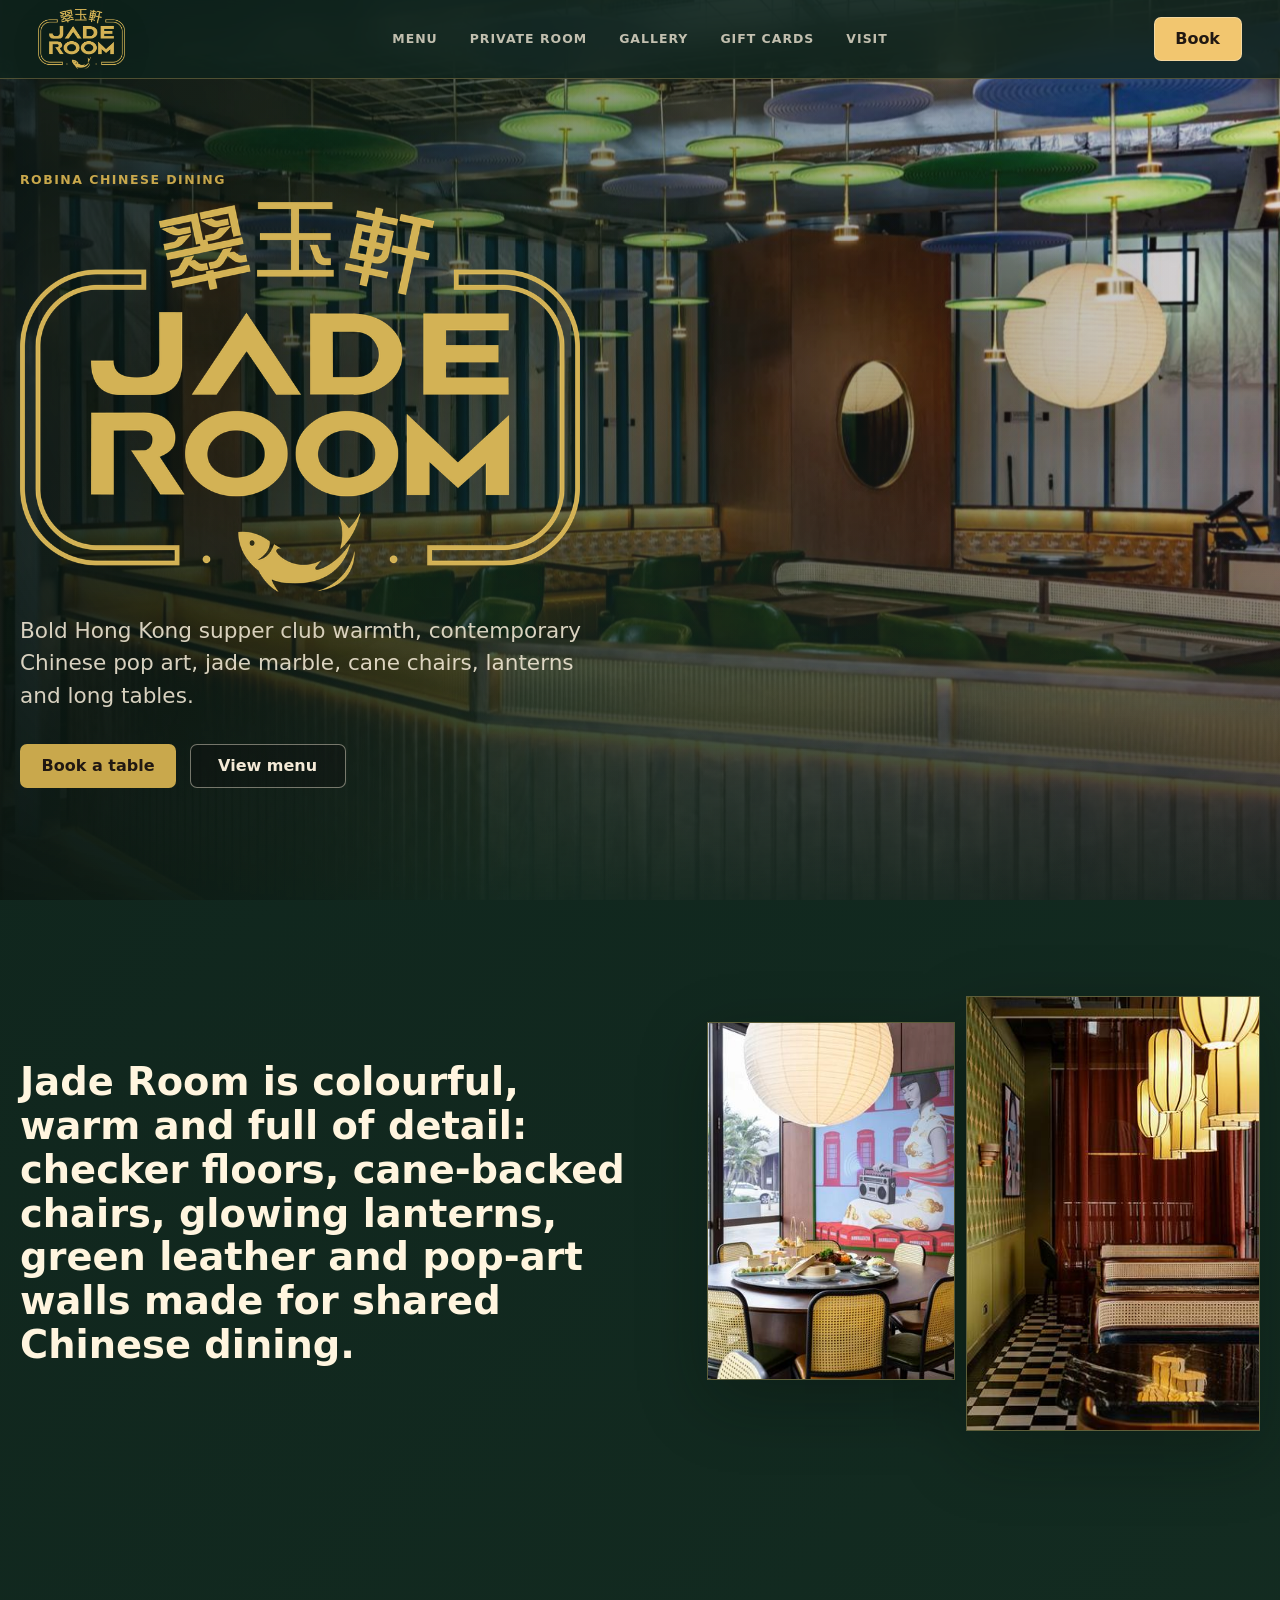
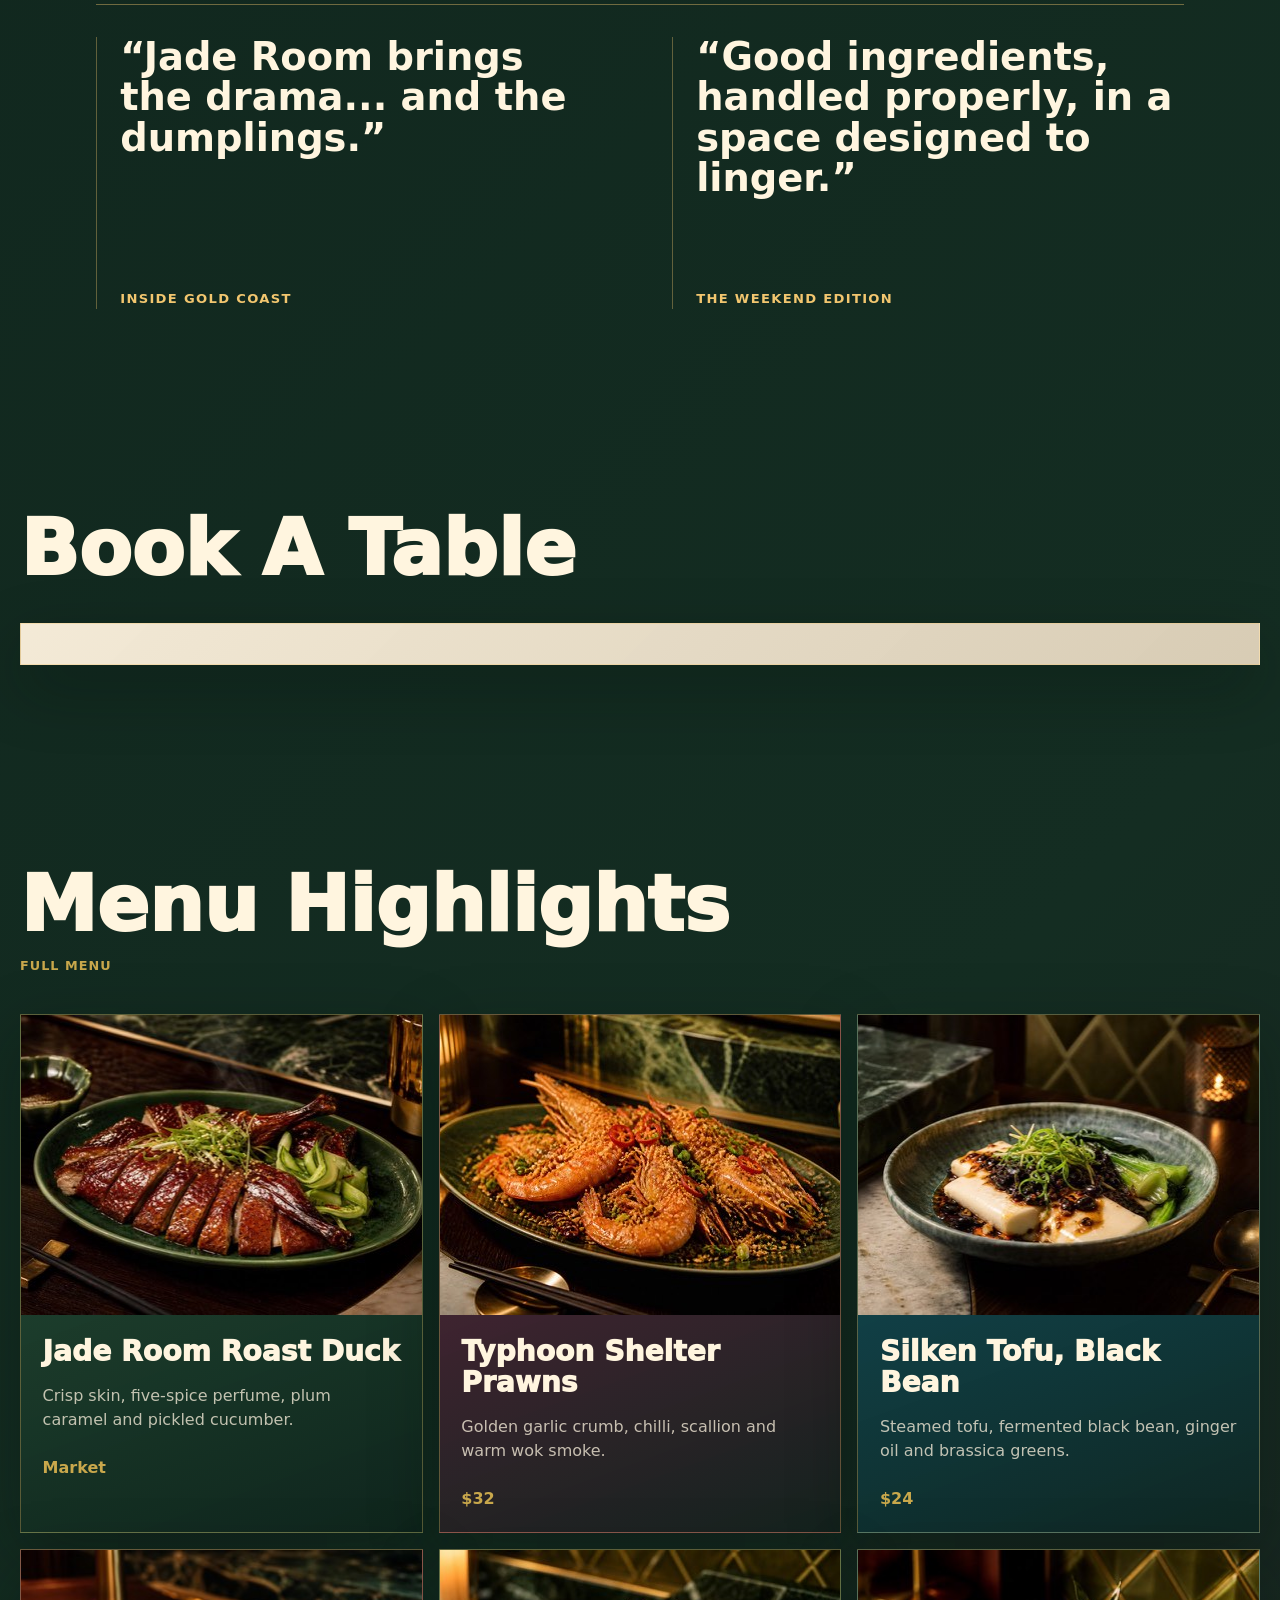
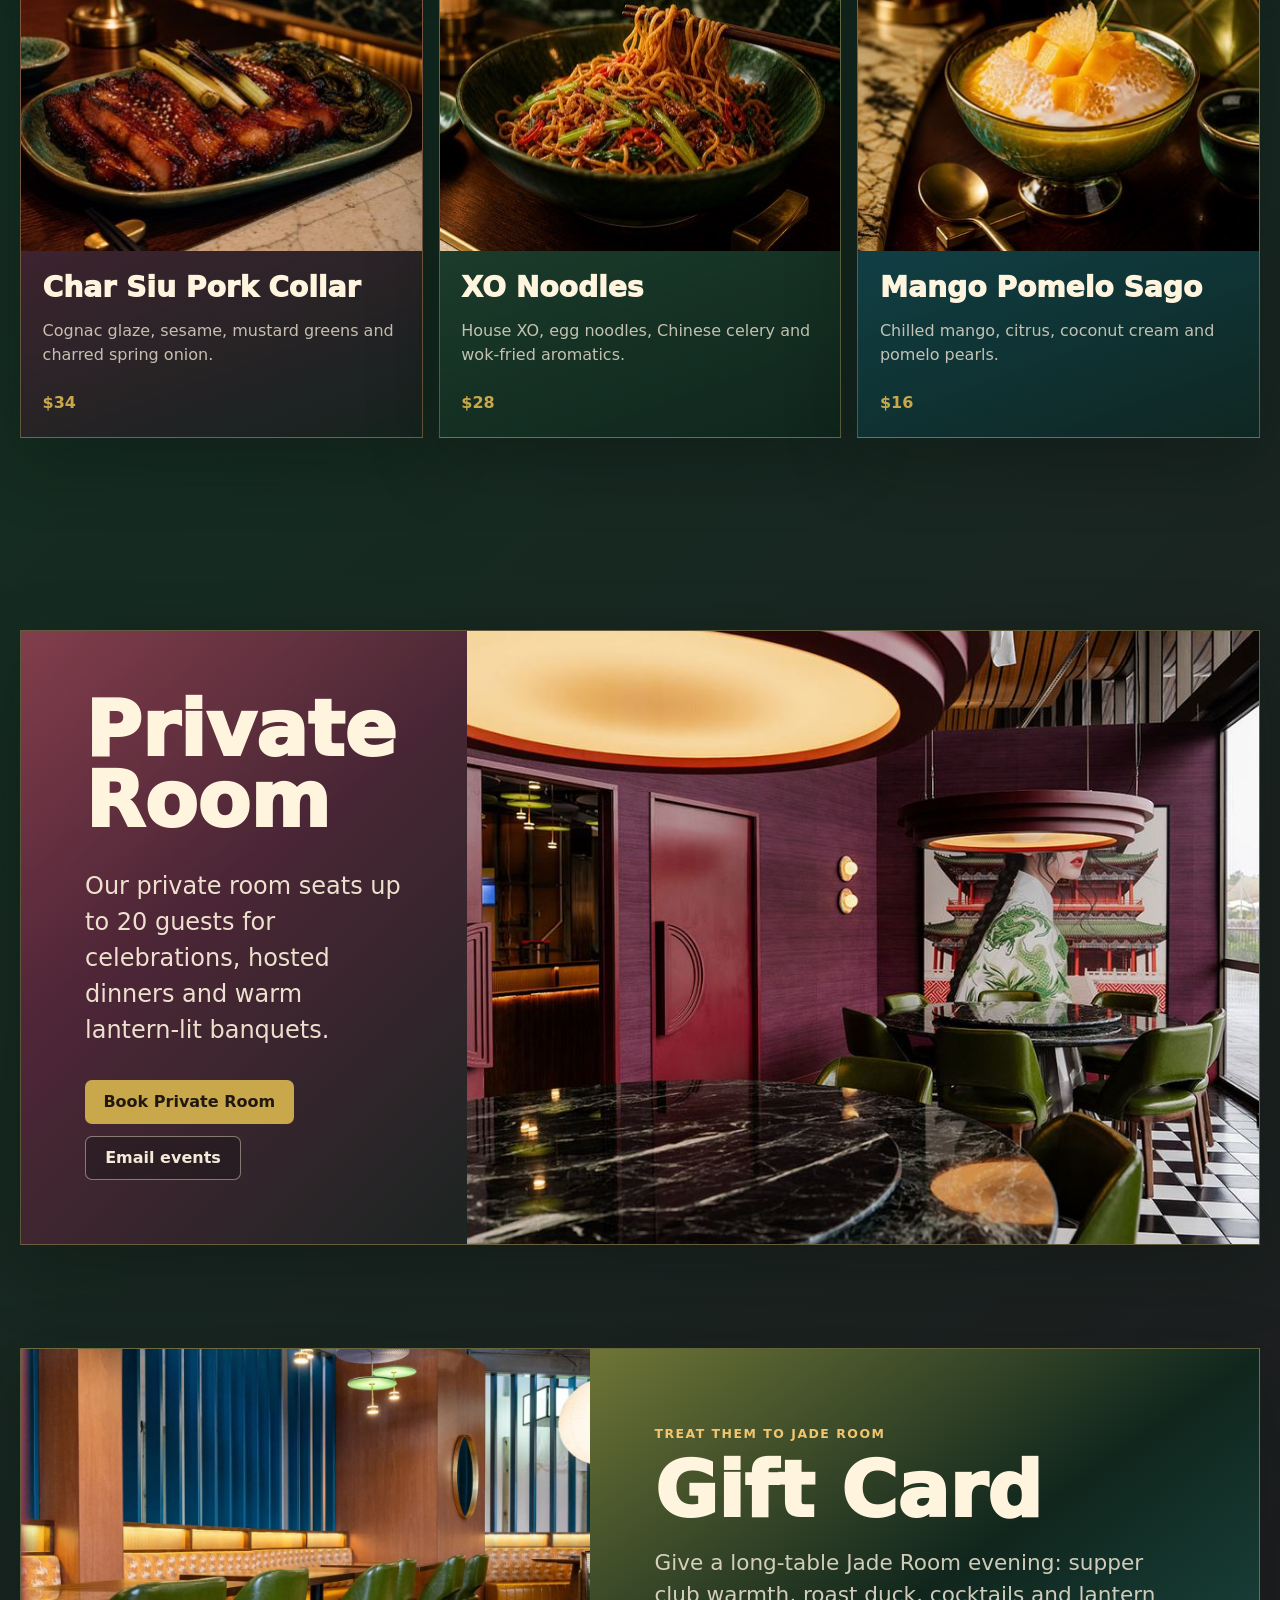
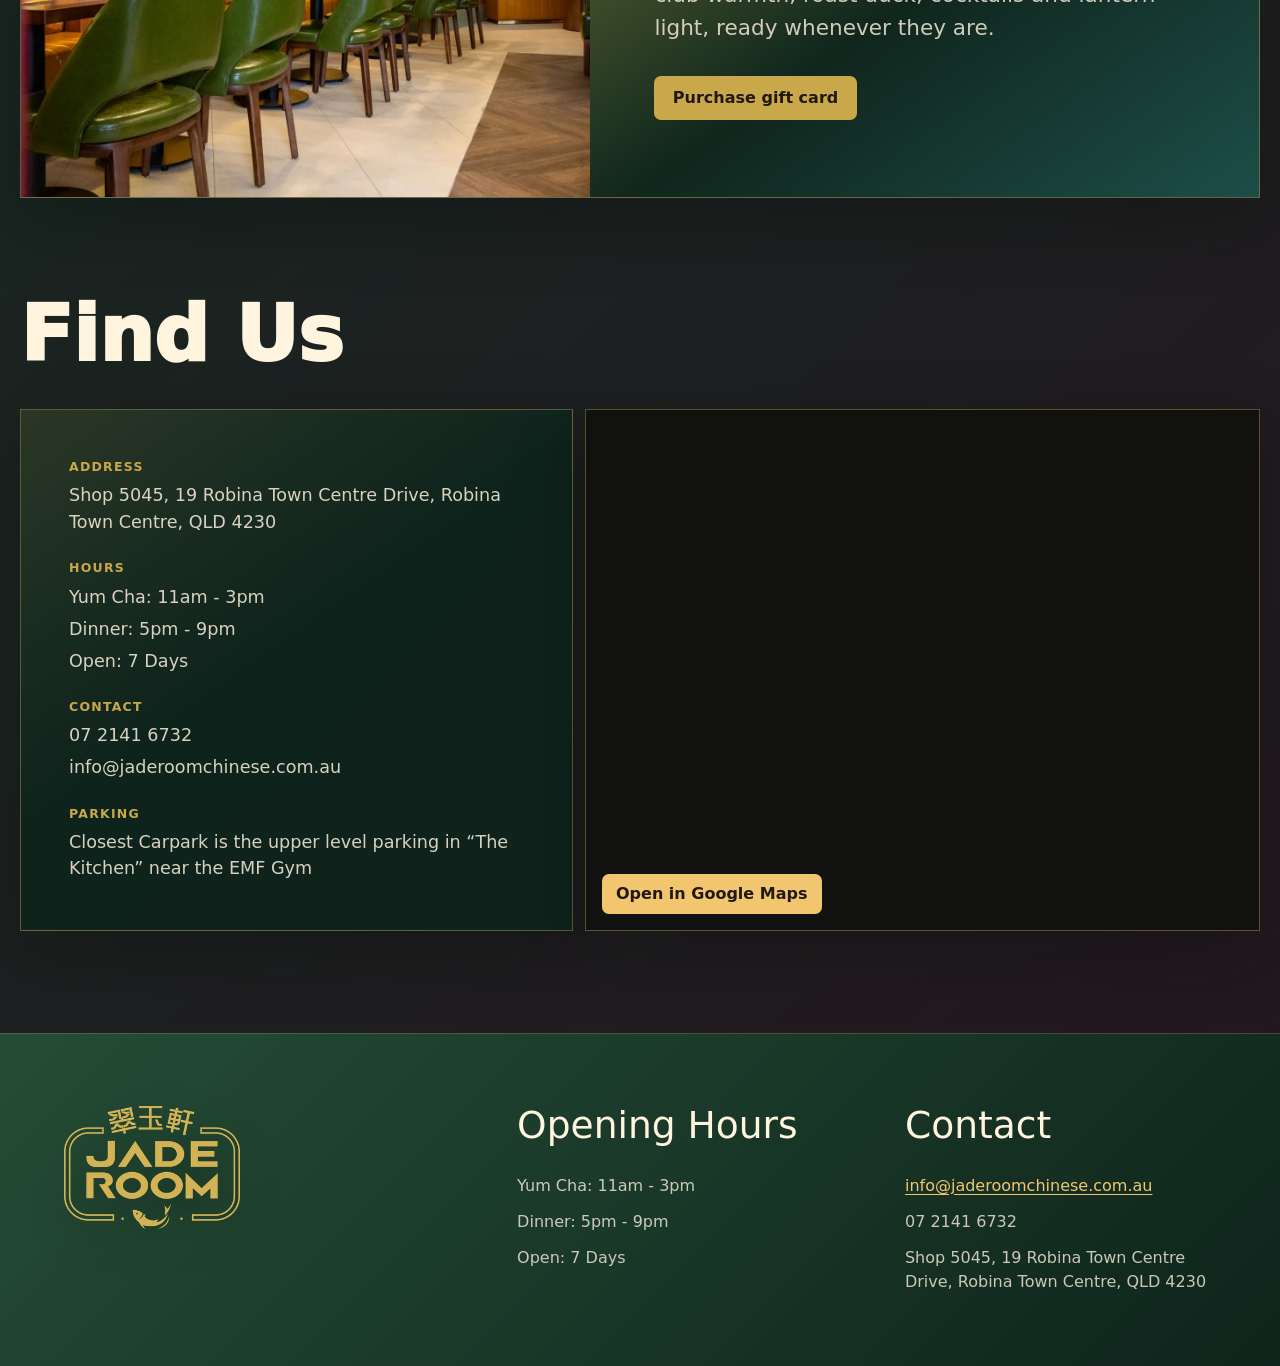
==== commit d36b0da9: "Move fitout photos to gallery page" ====
--- a/index.html
+++ b/index.html
@@ -9,17 +9,19 @@
     />
     <title>Jade Room | 翠玉軒</title>
     <link rel="preload" href="/assets/venue-fitout/main-dining-ceiling-1600.jpg" as="image" />
-    <link rel="stylesheet" href="/styles.css?v=fitout-31" />
+    <link rel="stylesheet" href="/styles.css?v=fitout-34" />
   </head>
   <body>
     <header class="site-header" aria-label="Primary navigation">
       <a class="brand-mark" href="#top" aria-label="Jade Room home"><img src="/assets/brand/jade-room-logo-header.png" alt="Jade Room 翠玉軒" /></a>
-      <nav class="nav-links" aria-label="Site sections">
+      <nav class="nav-links" id="mobile-menu" aria-label="Site sections">
         <a href="/menu.html">Menu</a>
         <a href="/private-room.html">Private Room</a>
+        <a href="/gallery.html">Gallery</a>
         <a href="#gift-cards">Gift Cards</a>
         <a href="#visit">Visit</a>
       </nav>
+      <button class="mobile-menu-toggle" type="button" aria-expanded="false" aria-controls="mobile-menu">Menu</button>
       <a class="header-action" data-content="bookingUrl" href="#bookings">Book</a>
     </header>
 
@@ -67,70 +69,6 @@
             alt=""
             loading="lazy"
           />
-        </div>
-      </section>
-
-      <section class="section visual-section" aria-label="Jade Room atmosphere">
-        <div class="section-heading">
-          <h2>Lanterns, Cane & Pop Art</h2>
-        </div>
-        <div class="visual-grid fitout-collage">
-          <figure class="visual-tile large">
-            <img
-              src="/assets/venue-fitout/main-dining-ceiling-1000.jpg"
-              srcset="
-                /assets/venue-fitout/main-dining-ceiling-700.jpg    700w,
-                /assets/venue-fitout/main-dining-ceiling-1000.jpg 1000w,
-                /assets/venue-fitout/main-dining-ceiling-1600.jpg 1600w
-              "
-              sizes="(max-width: 820px) calc(100vw - 2rem), 48vw"
-              loading="lazy"
-              alt="Jade Room dining room with green and blue ceiling lights, timber booths and green chairs"
-            />
-            <figcaption>Colourful ceiling</figcaption>
-          </figure>
-          <figure class="visual-tile">
-            <img
-              src="/assets/venue-fitout/olive-checker-lanterns-700.jpg"
-              srcset="
-                /assets/venue-fitout/olive-checker-lanterns-700.jpg    700w,
-                /assets/venue-fitout/olive-checker-lanterns-1000.jpg 1000w,
-                /assets/venue-fitout/olive-checker-lanterns-1600.jpg 1600w
-              "
-              sizes="(max-width: 820px) calc(100vw - 2rem), 24vw"
-              loading="lazy"
-              alt="Olive patterned wall, checker floor, cane booths and glowing lanterns at Jade Room"
-            />
-            <figcaption>Checker floor</figcaption>
-          </figure>
-          <figure class="visual-tile">
-            <img
-              src="/assets/venue-fitout/round-table-pop-art-700.jpg"
-              srcset="
-                /assets/venue-fitout/round-table-pop-art-700.jpg    700w,
-                /assets/venue-fitout/round-table-pop-art-1000.jpg 1000w,
-                /assets/venue-fitout/round-table-pop-art-1600.jpg 1600w
-              "
-              sizes="(max-width: 820px) calc(100vw - 2rem), 24vw"
-              loading="lazy"
-              alt="Round Jade Room table with cane chairs, lantern and colourful contemporary Chinese pop art"
-            />
-            <figcaption>Pop art walls</figcaption>
-          </figure>
-          <figure class="visual-tile wide">
-            <img
-              src="/assets/venue-fitout/green-chair-booths-1000.jpg"
-              srcset="
-                /assets/venue-fitout/green-chair-booths-700.jpg    700w,
-                /assets/venue-fitout/green-chair-booths-1000.jpg 1000w,
-                /assets/venue-fitout/green-chair-booths-1600.jpg 1600w
-              "
-              sizes="(max-width: 820px) calc(100vw - 2rem), 48vw"
-              loading="lazy"
-              alt="Green leather chairs and warm timber booths inside Jade Room"
-            />
-            <figcaption>Green leather</figcaption>
-          </figure>
         </div>
       </section>
 
@@ -251,7 +189,17 @@
             <dl>
               <div>
                 <dt>Address</dt>
-                <dd data-content="address">Address to be confirmed</dd>
+                <dd>
+                  <a
+                    data-content="address"
+                    data-map-link
+                    href="https://maps.app.goo.gl/iH2ejvEQFr9DbDYf6"
+                    target="_blank"
+                    rel="noreferrer"
+                  >
+                    Address to be confirmed
+                  </a>
+                </dd>
               </div>
               <div>
                 <dt>Hours</dt>
@@ -312,11 +260,19 @@
             info@jaderoomchinese.com.au
           </a>
           <a data-content="phone" href="tel:0721416732">07 2141 6732</a>
-          <span data-content="address">Shop 5045, 19 Robina Town Centre Drive, Robina Town Centre, QLD 4230</span>
+          <a
+            data-content="address"
+            data-map-link
+            href="https://maps.app.goo.gl/iH2ejvEQFr9DbDYf6"
+            target="_blank"
+            rel="noreferrer"
+          >
+            Shop 5045, 19 Robina Town Centre Drive, Robina Town Centre, QLD 4230
+          </a>
         </section>
       </div>
     </footer>
 
-    <script src="/script.js?v=fitout-31" type="module"></script>
+    <script src="/script.js?v=fitout-34" type="module"></script>
   </body>
 </html>
--- a/styles.css
+++ b/styles.css
@@ -102,6 +102,23 @@
   text-transform: uppercase;
 }
 
+.mobile-menu-toggle {
+  display: none;
+  min-height: 2.75rem;
+  align-items: center;
+  justify-content: center;
+  padding: 0 1rem;
+  border: 1px solid rgba(244, 234, 215, 0.4);
+  border-radius: 7px;
+  color: #fff5df;
+  background: rgba(17, 17, 15, 0.24);
+  font: inherit;
+  font-size: 0.82rem;
+  font-weight: 900;
+  letter-spacing: 0.08em;
+  text-transform: uppercase;
+}
+
 .header-action,
 .button {
   display: inline-flex;
@@ -358,6 +375,17 @@
     linear-gradient(90deg, rgba(14, 36, 28, 0.9), rgba(17, 17, 15, 0.46)),
     linear-gradient(0deg, rgba(14, 36, 28, 1), rgba(17, 17, 15, 0.08) 46%),
     url("/assets/responsive/jade-room-food-700.jpg") center / cover;
+}
+
+.gallery-hero {
+  background:
+    linear-gradient(90deg, rgba(14, 36, 28, 0.9), rgba(17, 17, 15, 0.38)),
+    linear-gradient(0deg, rgba(14, 36, 28, 1), rgba(17, 17, 15, 0.06) 46%),
+    url("/assets/venue-fitout/main-dining-ceiling-1600.jpg") center / cover;
+}
+
+.gallery-section {
+  padding-top: clamp(2.5rem, 6vw, 5rem);
 }
 
 .menu-detail-hero {
@@ -1357,11 +1385,40 @@
 
 @media (max-width: 820px) {
   .site-header {
-    grid-template-columns: 1fr auto;
+    grid-template-columns: auto 1fr auto;
   }
 
   .nav-links {
     display: none;
+  }
+
+  .nav-links.is-open {
+    position: absolute;
+    top: calc(100% + 1px);
+    right: 1rem;
+    left: 1rem;
+    display: grid;
+    gap: 0;
+    padding: 0.35rem 1rem;
+    border: 1px solid rgba(242, 198, 111, 0.34);
+    background:
+      linear-gradient(145deg, rgba(45, 92, 63, 0.96), rgba(14, 36, 28, 0.98)),
+      #142d22;
+    box-shadow: var(--shadow-warm);
+  }
+
+  .nav-links.is-open a {
+    padding: 1rem 0;
+    border-bottom: 1px solid rgba(242, 198, 111, 0.16);
+  }
+
+  .nav-links.is-open a:last-child {
+    border-bottom: 0;
+  }
+
+  .mobile-menu-toggle {
+    display: inline-flex;
+    justify-self: end;
   }
 
   .hero {
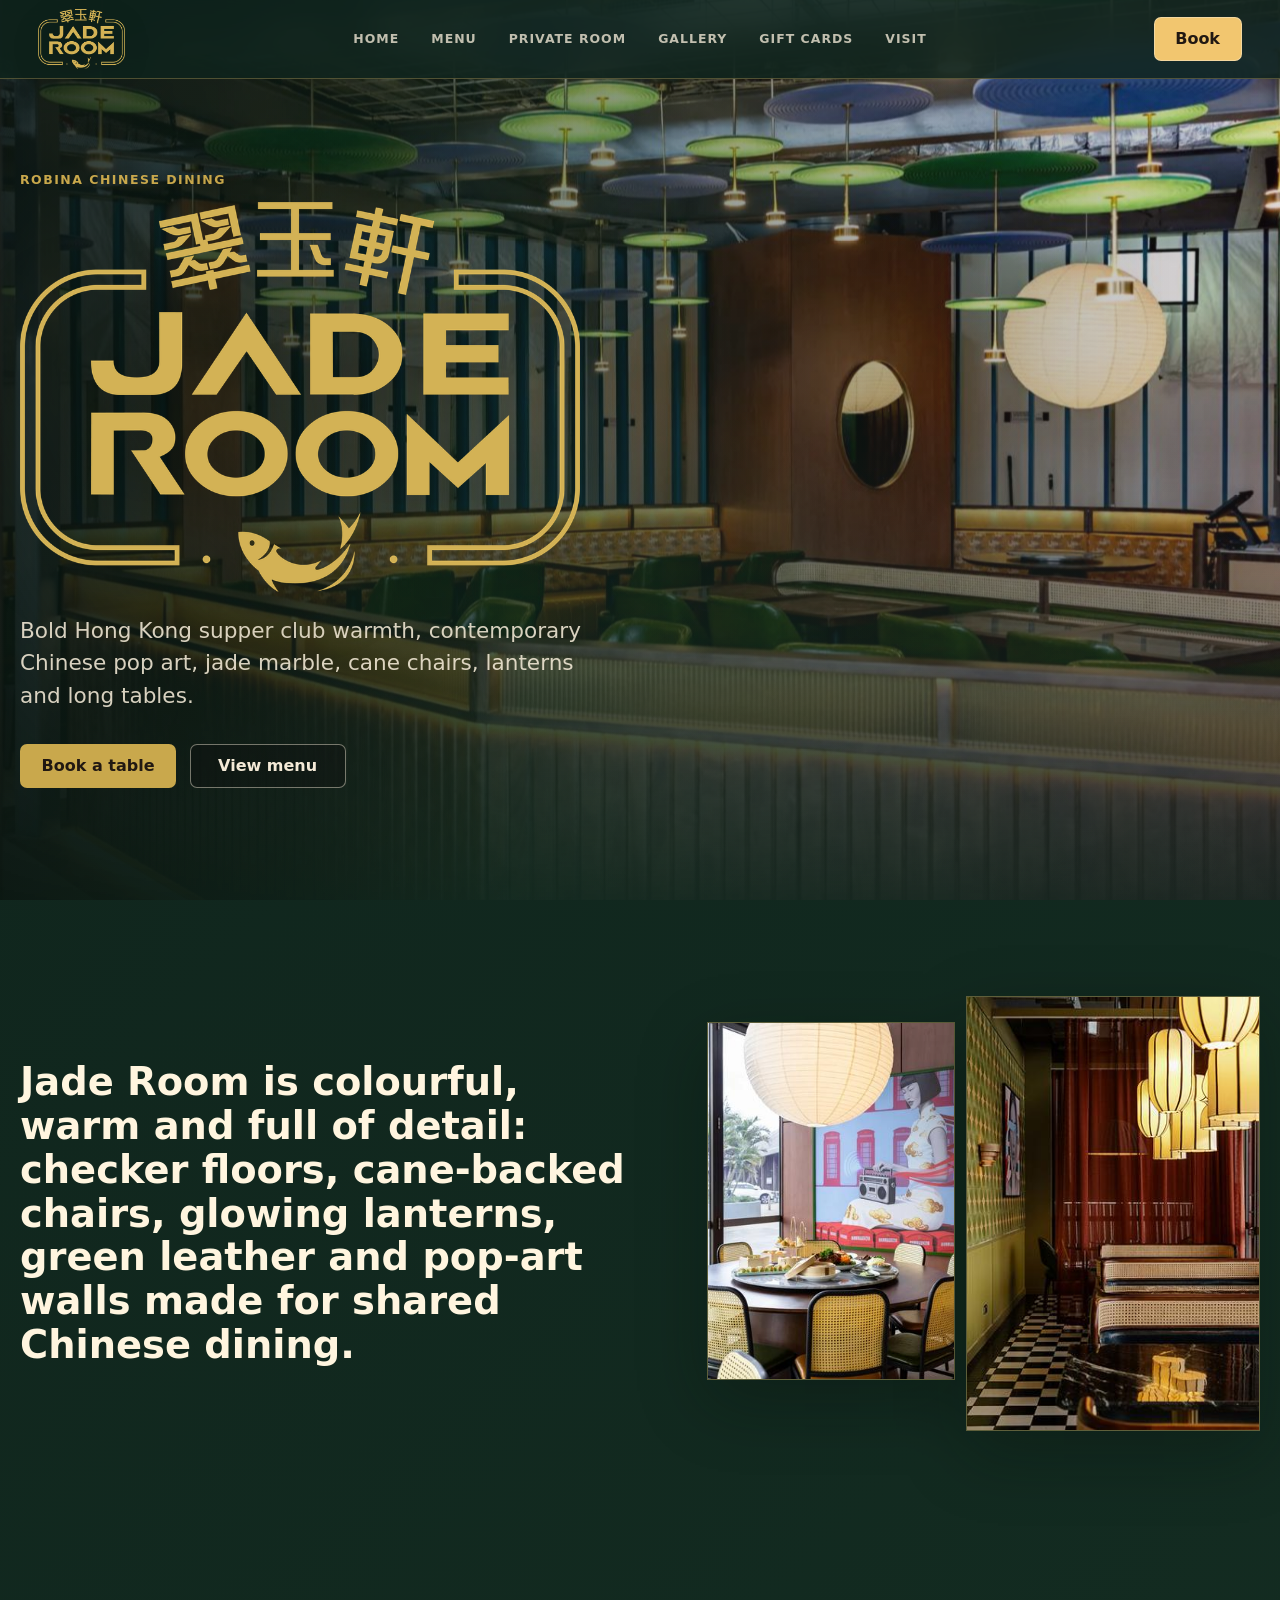
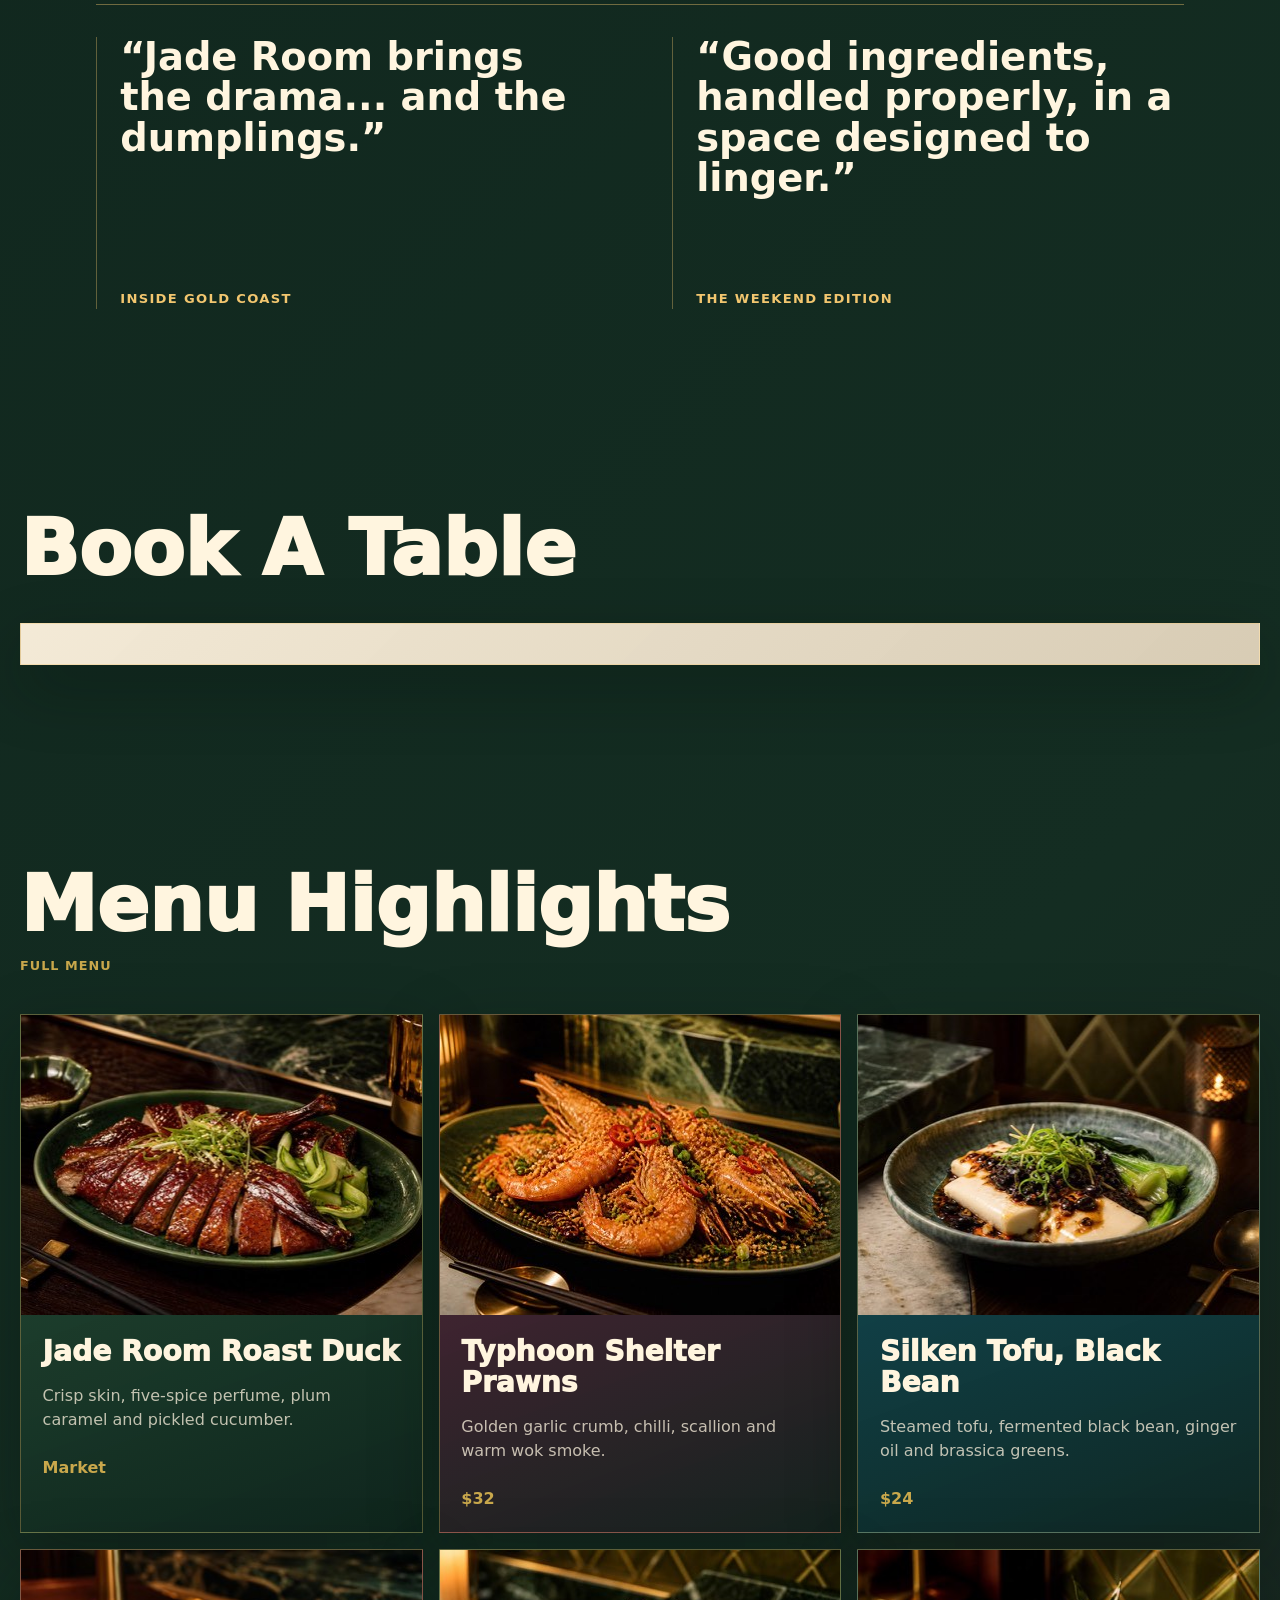
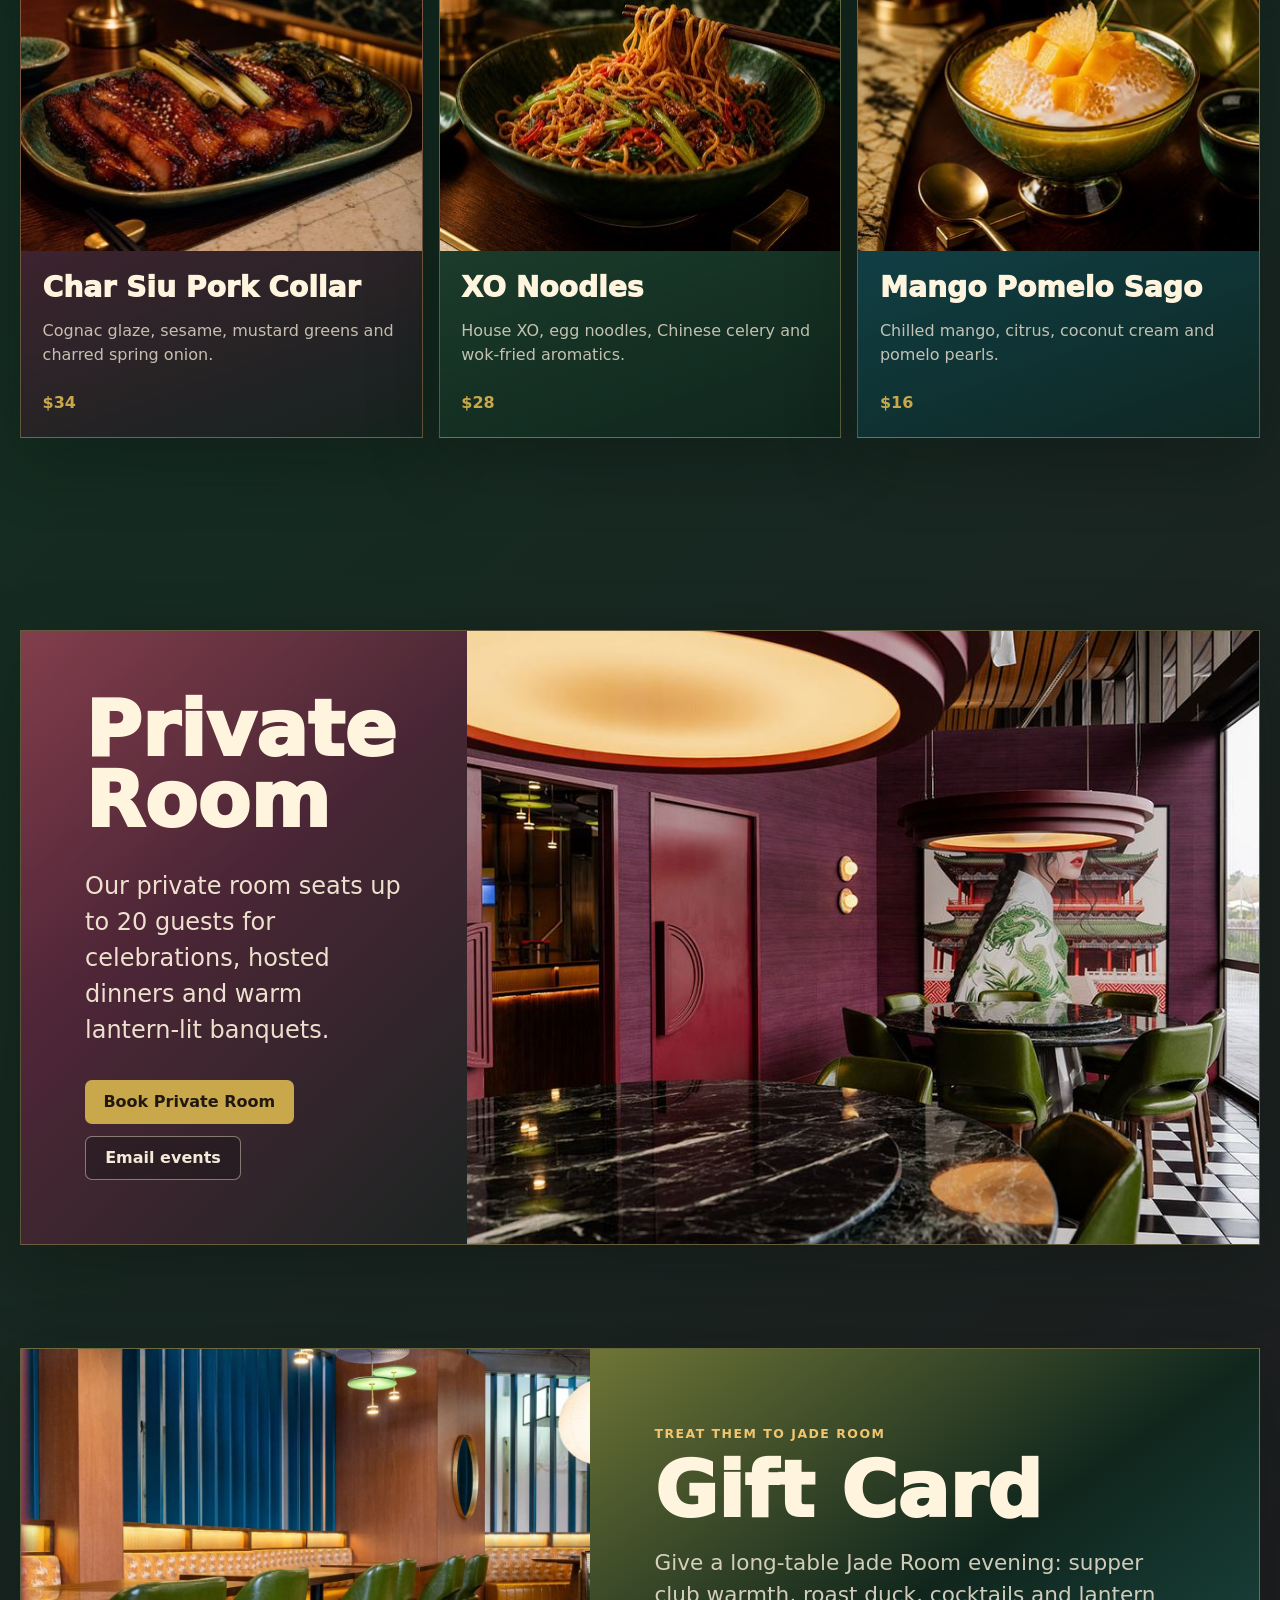
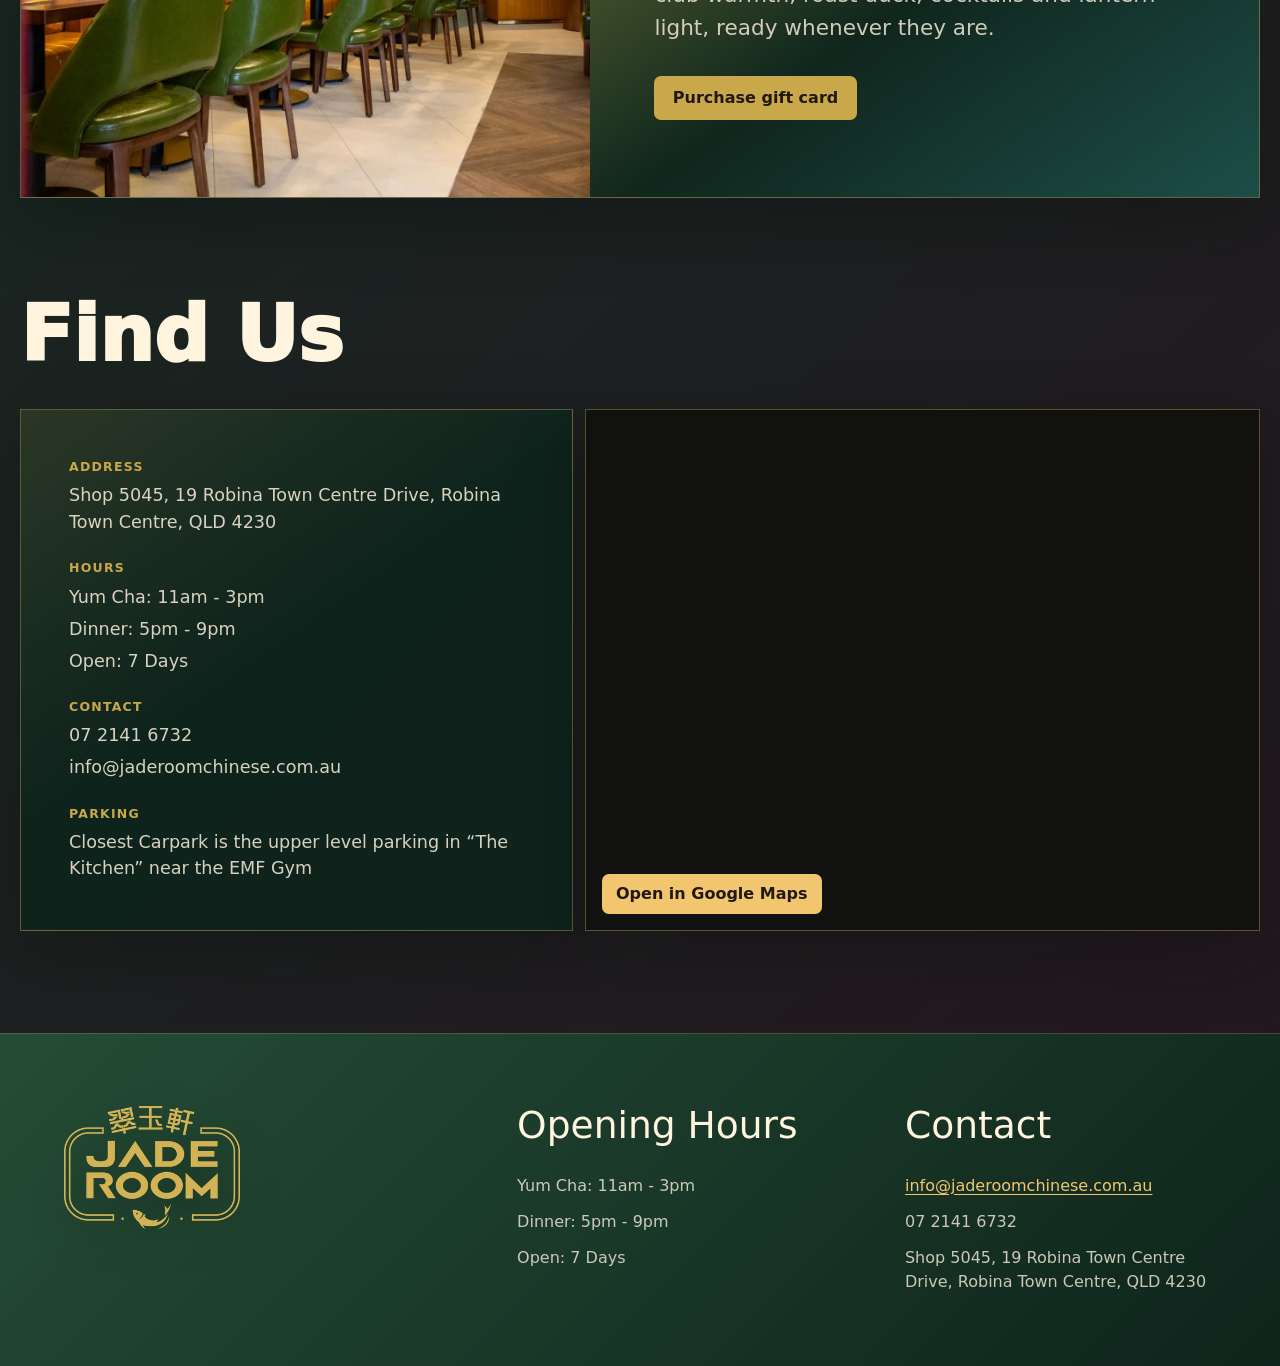
==== commit a8169fbe: "Add home link to site navigation" ====
--- a/index.html
+++ b/index.html
@@ -15,6 +15,7 @@
     <header class="site-header" aria-label="Primary navigation">
       <a class="brand-mark" href="#top" aria-label="Jade Room home"><img src="/assets/brand/jade-room-logo-header.png" alt="Jade Room 翠玉軒" /></a>
       <nav class="nav-links" id="mobile-menu" aria-label="Site sections">
+        <a href="/">Home</a>
         <a href="/menu.html">Menu</a>
         <a href="/private-room.html">Private Room</a>
         <a href="/gallery.html">Gallery</a>
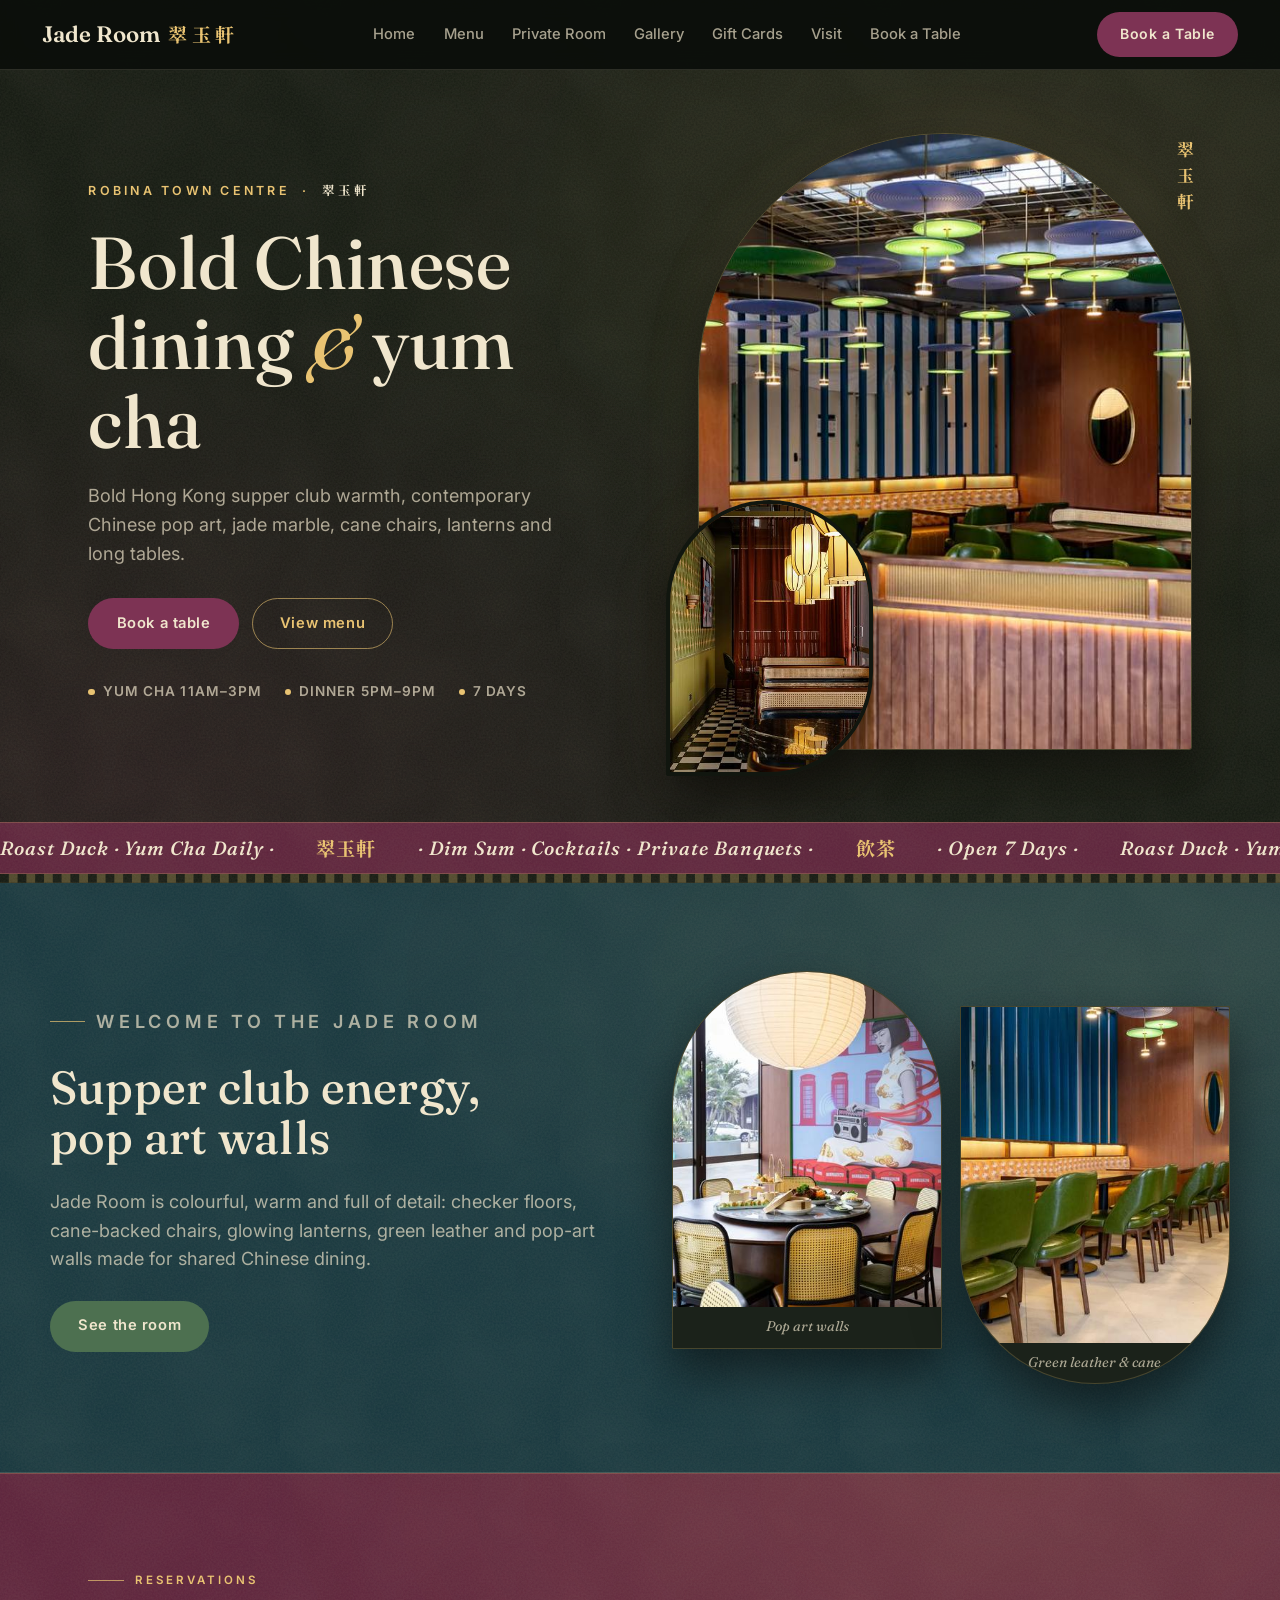
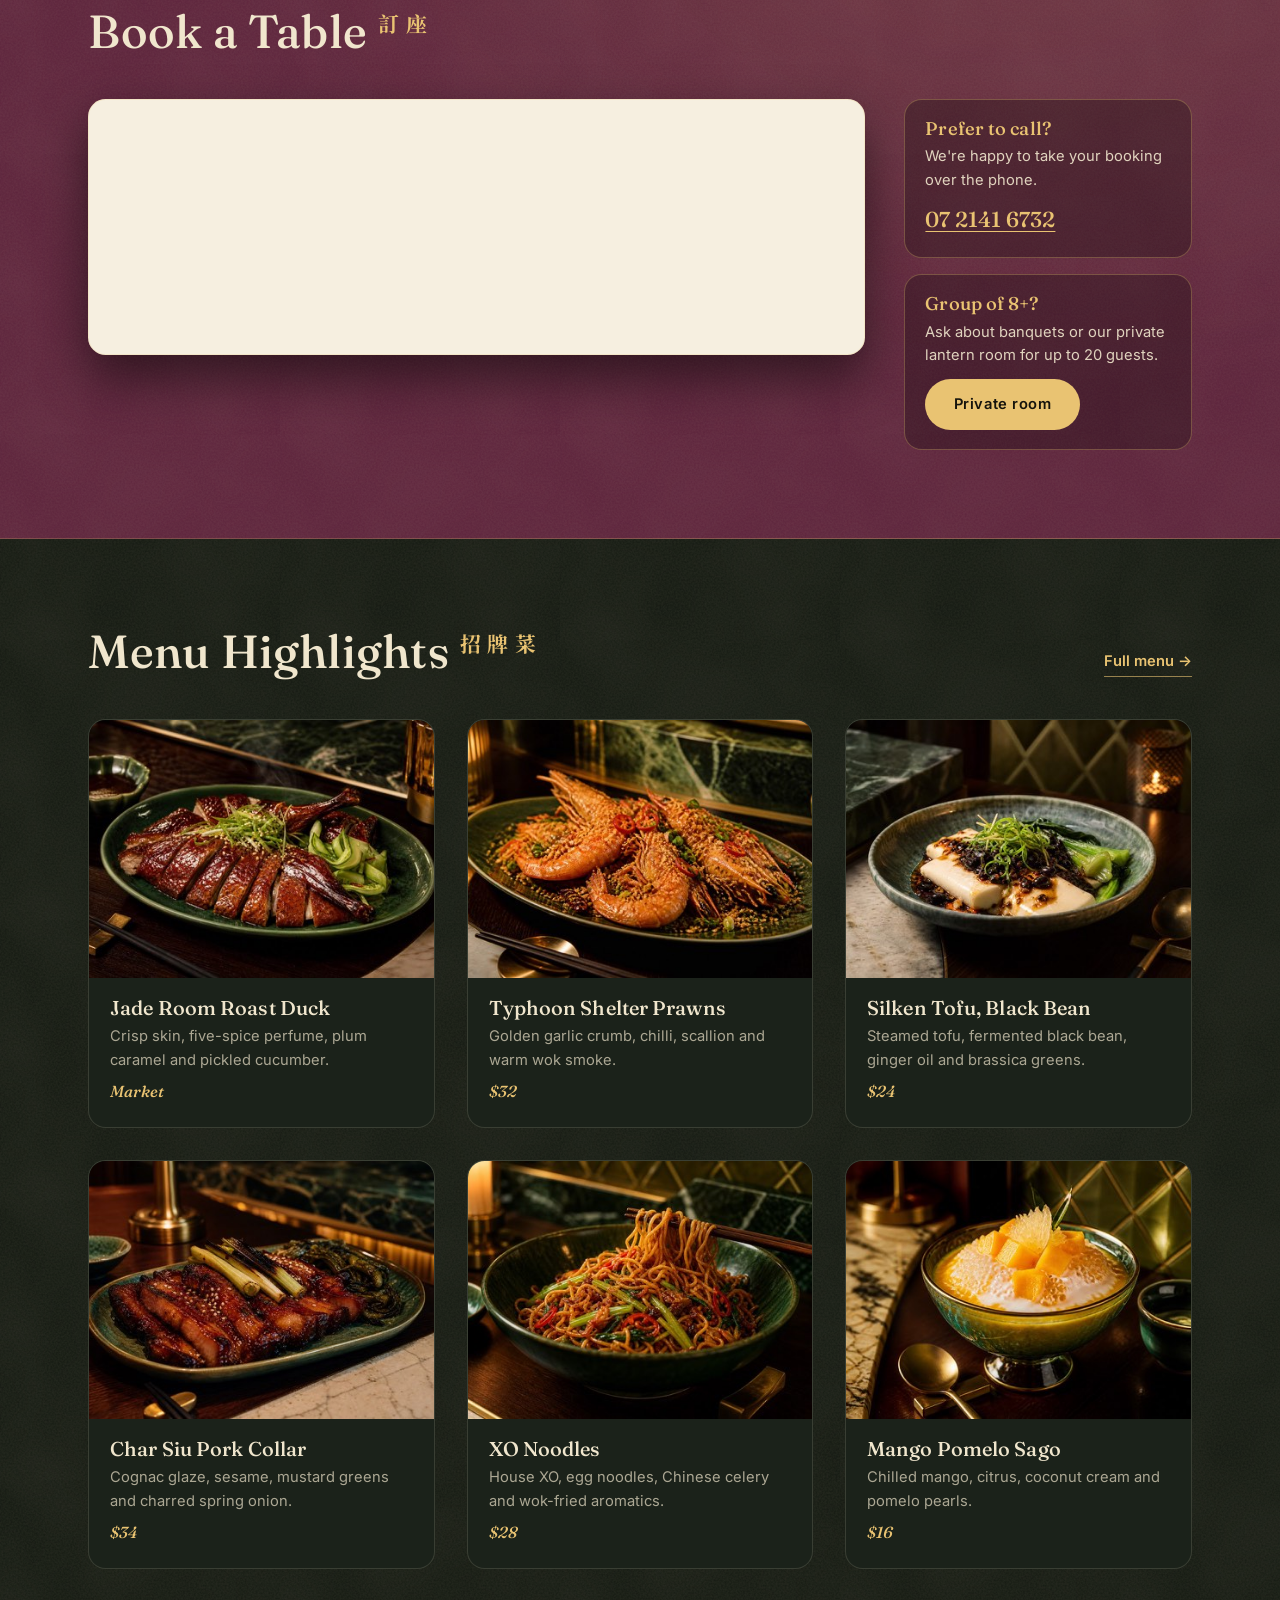
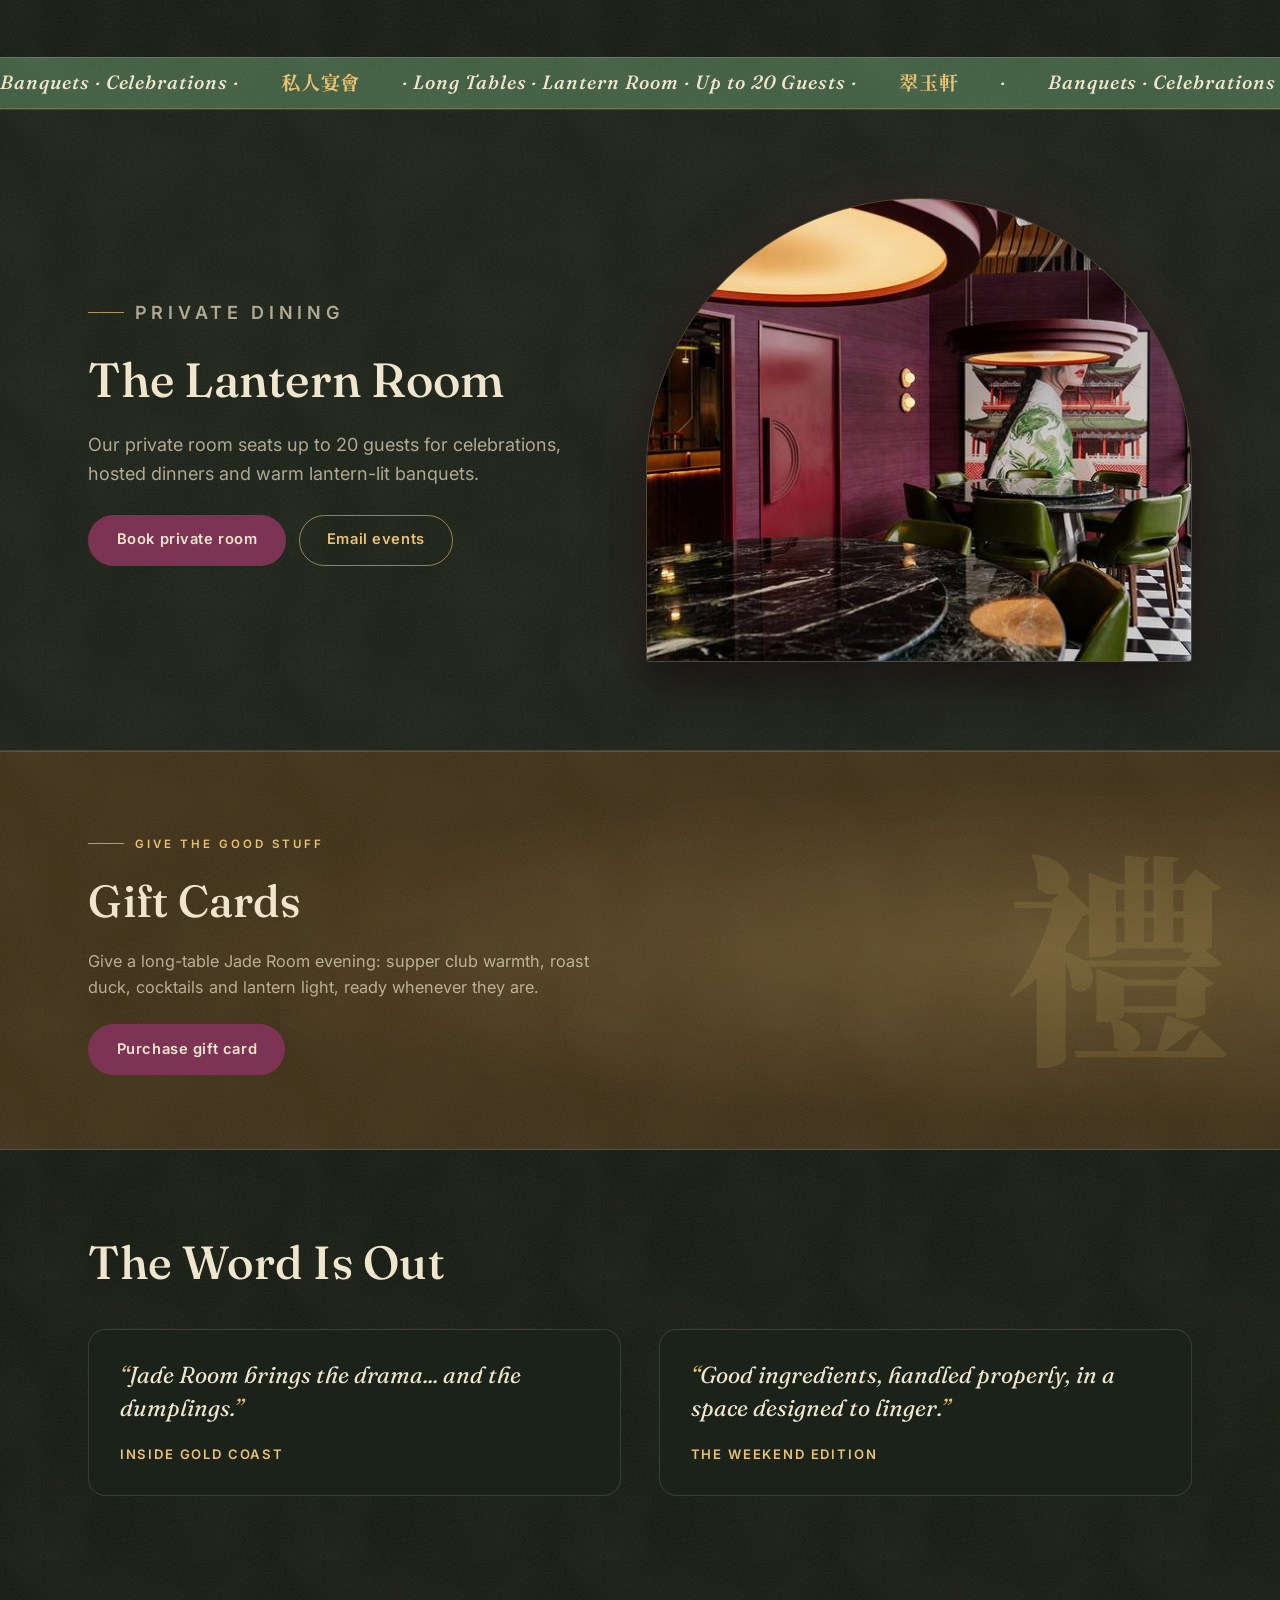
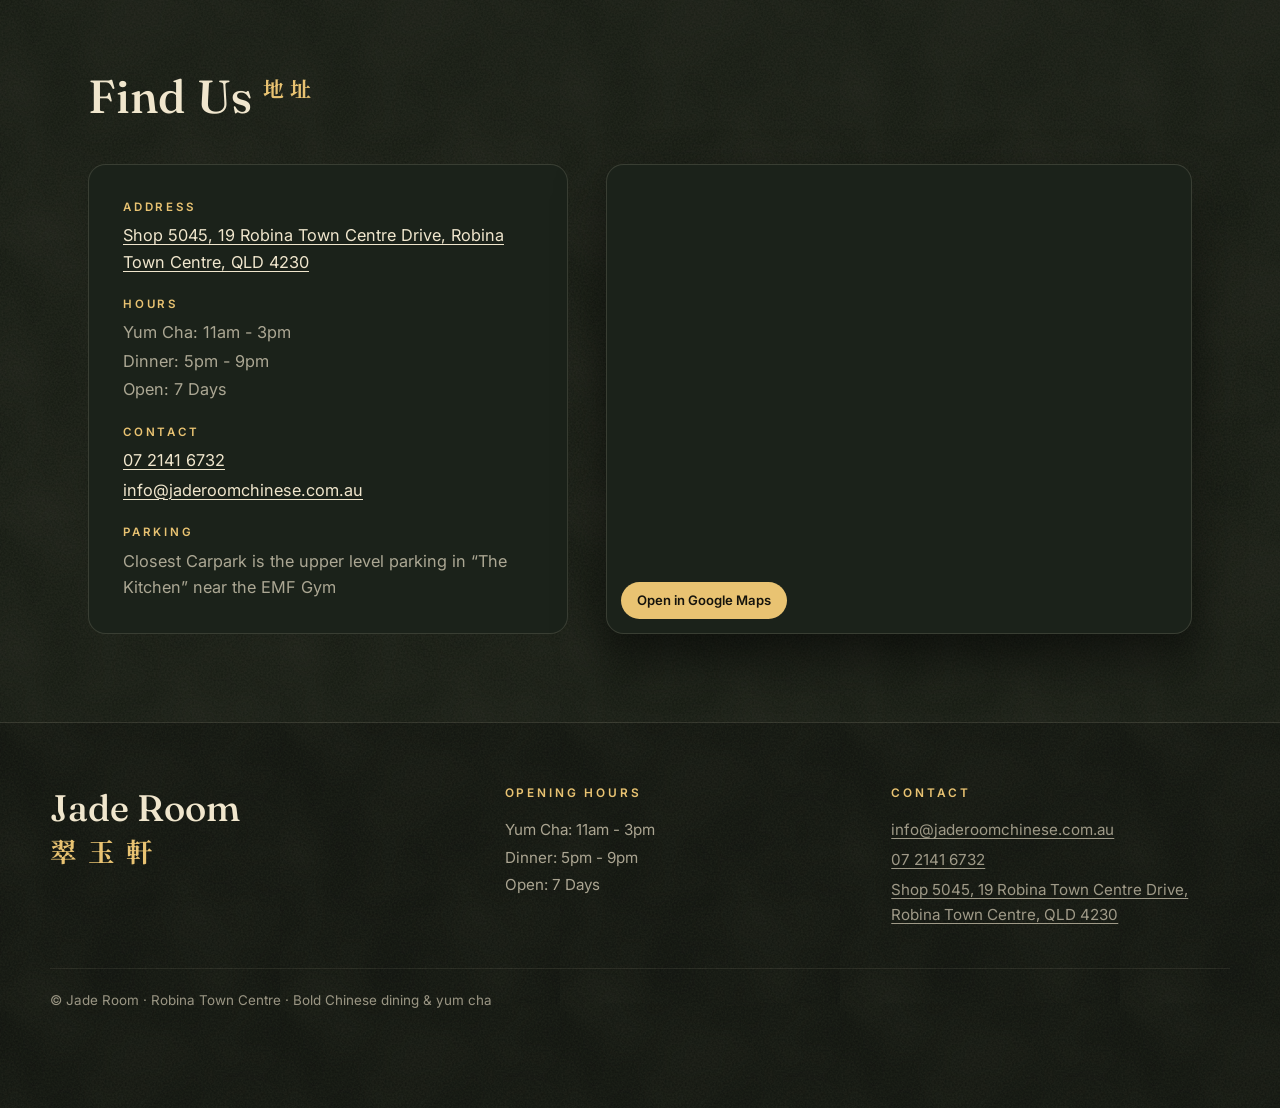
==== commit 5b238f2f: "Redesign: dark moody supper-club theme (v4) - Jade-black background with candlelight grain texture, " ====
--- a/index.html
+++ b/index.html
@@ -5,185 +5,280 @@
     <meta name="viewport" content="width=device-width, initial-scale=1.0" />
     <meta
       name="description"
-      content="Jade Room is a neo-nostalgic Chinese dining room with warm supper club energy, layered art, and bold contemporary character."
+      content="Jade Room — bold Hong Kong-style Chinese dining in Robina Town Centre. Yum cha daily, roast duck, cocktails, banquets and a private room. Book a table."
     />
-    <title>Jade Room | 翠玉軒</title>
-    <link rel="preload" href="/assets/venue-fitout/main-dining-ceiling-1600.jpg" as="image" />
-    <link rel="stylesheet" href="/styles.css?v=fitout-34" />
+    <title>Jade Room | 翠玉軒 | Chinese Dining &amp; Yum Cha, Robina</title>
+    <link rel="canonical" href="https://www.jaderoomchinese.com.au/" />
+    <meta property="og:type" content="restaurant" />
+    <meta property="og:title" content="Jade Room | 翠玉軒" />
+    <meta
+      property="og:description"
+      content="Bold Hong Kong-style Chinese dining in Robina. Yum cha daily, roast duck, cocktails, banquets and a private room."
+    />
+    <meta property="og:url" content="https://www.jaderoomchinese.com.au/" />
+    <meta property="og:image" content="https://www.jaderoomchinese.com.au/assets/venue-fitout/main-dining-ceiling-1600.jpg" />
+    <meta property="og:site_name" content="Jade Room" />
+    <meta name="twitter:card" content="summary_large_image" />
+    <link rel="preload" href="assets/venue-fitout/main-dining-ceiling-1000.jpg" as="image" />
+    <link rel="preconnect" href="https://fonts.googleapis.com" />
+    <link rel="preconnect" href="https://fonts.gstatic.com" crossorigin />
+    <link
+      href="https://fonts.googleapis.com/css2?family=Fraunces:ital,opsz,wght@0,9..144,400;0,9..144,600;0,9..144,700;1,9..144,400;1,9..144,600&family=Inter:wght@400;500;600;700&family=Noto+Serif+TC:wght@700;900&display=swap"
+      rel="stylesheet"
+    />
+    <link rel="stylesheet" href="styles.css?v=jrd-2" />
+    <script type="application/ld+json">
+      {
+        "@context": "https://schema.org",
+        "@type": "Restaurant",
+        "name": "Jade Room",
+        "alternateName": "翠玉軒",
+        "description": "Bold Hong Kong-style Chinese dining in Robina with yum cha, roast duck, banquets, cocktails and a private room.",
+        "url": "https://www.jaderoomchinese.com.au/",
+        "telephone": "+61721416732",
+        "email": "info@jaderoomchinese.com.au",
+        "servesCuisine": ["Chinese", "Dim Sum", "Yum Cha"],
+        "priceRange": "$$",
+        "acceptsReservations": true,
+        "address": {
+          "@type": "PostalAddress",
+          "streetAddress": "Shop 5045, 19 Robina Town Centre Drive",
+          "addressLocality": "Robina Town Centre",
+          "addressRegion": "QLD",
+          "postalCode": "4230",
+          "addressCountry": "AU"
+        },
+        "hasMap": "https://maps.app.goo.gl/iH2ejvEQFr9DbDYf6",
+        "openingHoursSpecification": [
+          { "@type": "OpeningHoursSpecification", "dayOfWeek": ["Monday","Tuesday","Wednesday","Thursday","Friday","Saturday","Sunday"], "opens": "11:00", "closes": "15:00" },
+          { "@type": "OpeningHoursSpecification", "dayOfWeek": ["Monday","Tuesday","Wednesday","Thursday","Friday","Saturday","Sunday"], "opens": "17:00", "closes": "21:00" }
+        ],
+        "menu": "https://www.jaderoomchinese.com.au/menu.html",
+        "potentialAction": { "@type": "ReserveAction", "target": "https://www.jaderoomchinese.com.au/#bookings" }
+      }
+    </script>
   </head>
   <body>
     <header class="site-header" aria-label="Primary navigation">
-      <a class="brand-mark" href="#top" aria-label="Jade Room home"><img src="/assets/brand/jade-room-logo-header.png" alt="Jade Room 翠玉軒" /></a>
+      <a class="brand-mark" href="#top" aria-label="Jade Room home">Jade Room <span class="zh">翠玉軒</span></a>
       <nav class="nav-links" id="mobile-menu" aria-label="Site sections">
-        <a href="/">Home</a>
-        <a href="/menu.html">Menu</a>
-        <a href="/private-room.html">Private Room</a>
-        <a href="/gallery.html">Gallery</a>
+        <a href="index.html">Home</a>
+        <a href="menu.html">Menu</a>
+        <a href="private-room.html">Private Room</a>
+        <a href="gallery.html">Gallery</a>
         <a href="#gift-cards">Gift Cards</a>
         <a href="#visit">Visit</a>
+        <a href="#bookings">Book a Table</a>
       </nav>
       <button class="mobile-menu-toggle" type="button" aria-expanded="false" aria-controls="mobile-menu">Menu</button>
-      <a class="header-action" data-content="bookingUrl" href="#bookings">Book</a>
+      <a class="button primary header-action" href="#bookings">Book a Table</a>
     </header>
 
     <main id="top">
       <section class="hero">
-        <div class="hero-media" aria-hidden="true"></div>
-        <div class="hero-overlay"></div>
-        <div class="hero-content">
-          <p class="eyebrow">Robina Chinese Dining</p>
-          <img
-            class="hero-logo"
-            src="/assets/brand/jade-room-logo-full.png"
-            alt="Jade Room 翠玉軒"
-            fetchpriority="high"
-            loading="eager"
-          />
-          <h1 class="sr-only">Jade Room</h1>
-          <p class="hero-copy" data-content="heroText">
-            Bold Hong Kong supper club warmth, contemporary Chinese pop art,
-            jade marble, cane chairs, lanterns and long tables.
-          </p>
-          <div class="hero-actions">
-            <a class="button primary" data-content="bookingUrl" href="#bookings">Book a table</a>
-            <a class="button secondary" href="/menu.html">View menu</a>
-          </div>
-        </div>
-      </section>
+        <div class="hero-grid">
+          <div class="hero-content">
+            <p class="hero-kicker">Robina Town Centre &nbsp;·&nbsp; <span class="zh">翠玉軒</span></p>
+            <h1>Bold Chinese dining <em>&amp;</em> yum cha</h1>
+            <p class="hero-copy" data-content="heroText">
+              Bold Hong Kong supper club warmth, contemporary Chinese pop art,
+              jade marble, cane chairs, lanterns and long tables.
+            </p>
+            <div class="hero-actions">
+              <a class="button primary" href="#bookings">Book a table</a>
+              <a class="button pink" href="menu.html">View menu</a>
+            </div>
+            <div class="hero-hours" aria-label="Opening hours">
+              <span><i class="dot" aria-hidden="true"></i>Yum Cha 11am–3pm</span>
+              <span><i class="dot" aria-hidden="true"></i>Dinner 5pm–9pm</span>
+              <span><i class="dot" aria-hidden="true"></i>7 days</span>
+            </div>
+          </div>
+          <div class="hero-art" aria-hidden="true">
+            <span class="zh-vertical">翠玉軒</span>
+            <figure class="arch-photo main">
+              <img
+                src="assets/venue-fitout/main-dining-ceiling-1000.jpg"
+                srcset="
+                  assets/venue-fitout/main-dining-ceiling-700.jpg    700w,
+                  assets/venue-fitout/main-dining-ceiling-1000.jpg 1000w
+                "
+                sizes="(max-width: 820px) 90vw, 42vw"
+                alt=""
+                fetchpriority="high"
+              />
+            </figure>
+            <figure class="arch-photo small">
+              <img src="assets/venue-fitout/olive-checker-lanterns-700.jpg" alt="" loading="lazy" />
+            </figure>
+          </div>
+        </div>
+      </section>
+
+      <div class="marquee" aria-hidden="true">
+        <div class="marquee-track">
+          <span>
+            Roast Duck · Yum Cha Daily · <span class="zh">翠玉軒</span> · Dim Sum · Cocktails ·
+            Private Banquets · <span class="zh">飲茶</span> · Open 7 Days ·
+          </span>
+        </div>
+      </div>
+      <div class="checker" aria-hidden="true"></div>
 
       <section class="intro-band" aria-label="Restaurant introduction">
         <div class="intro-copy">
+          <p class="eyebrow">Welcome to the Jade Room</p>
+          <h2>Supper club energy,<br />pop art walls</h2>
           <p data-content="introText">
             Jade Room is colourful, warm and full of detail: checker floors,
             cane-backed chairs, glowing lanterns, green leather and pop-art
             walls made for shared Chinese dining.
           </p>
+          <a class="button jade" href="gallery.html">See the room</a>
         </div>
         <div class="intro-media" aria-hidden="true">
-          <img
-            src="/assets/venue-fitout/round-table-pop-art-700.jpg"
-            alt=""
-            loading="lazy"
-          />
-          <img
-            src="/assets/venue-fitout/olive-checker-lanterns-700.jpg"
-            alt=""
-            loading="lazy"
-          />
-        </div>
-      </section>
-
-      <section class="section press-section" aria-label="Press and reviews">
-        <div class="press-layout">
-          <div class="press-quotes">
-            <article class="press-card">
-              <blockquote>
-                “Jade Room brings the drama... and the dumplings.”
-              </blockquote>
+          <figure>
+            <img src="assets/venue-fitout/round-table-pop-art-700.jpg" alt="" loading="lazy" />
+            <figcaption>Pop art walls</figcaption>
+          </figure>
+          <figure>
+            <img src="assets/venue-fitout/green-chair-booths-700.jpg" alt="" loading="lazy" />
+            <figcaption>Green leather &amp; cane</figcaption>
+          </figure>
+        </div>
+      </section>
+
+      <div class="booking-wrap" id="bookings">
+        <section class="section booking-section">
+          <div>
+            <p class="eyebrow">Reservations</p>
+          </div>
+          <div class="section-heading">
+            <h2>Book a Table<span class="zh-tag" aria-hidden="true">訂座</span></h2>
+          </div>
+          <div class="booking-grid">
+            <div class="booking-panel" data-opentable-widget></div>
+            <aside class="booking-aside">
+              <div class="aside-card">
+                <h3>Prefer to call?</h3>
+                <p>We're happy to take your booking over the phone.</p>
+                <a class="tel" data-content="phone" href="tel:0721416732">07 2141 6732</a>
+              </div>
+              <div class="aside-card">
+                <h3>Group of 8+?</h3>
+                <p>Ask about banquets or our private lantern room for up to 20 guests.</p>
+                <a class="button jade" href="private-room.html">Private room</a>
+              </div>
+            </aside>
+          </div>
+        </section>
+      </div>
+
+      <section class="section menu-section" id="menu">
+        <div class="section-heading">
+          <h2>Menu Highlights<span class="zh-tag" aria-hidden="true">招牌菜</span></h2>
+          <a class="section-link" href="menu.html">Full menu →</a>
+        </div>
+        <div class="menu-grid" data-menu-list></div>
+      </section>
+
+      <div class="marquee jade on-top" aria-hidden="true">
+        <div class="marquee-track">
+          <span>
+            Banquets · Celebrations · <span class="zh">私人宴會</span> · Long Tables ·
+            Lantern Room · Up to 20 Guests · <span class="zh">翠玉軒</span> ·
+          </span>
+        </div>
+      </div>
+
+      <section class="feature-band" id="events">
+        <div class="feature-inner">
+          <div class="feature-copy">
+            <p class="eyebrow">Private dining</p>
+            <h2>The Lantern Room</h2>
+            <p data-content="eventsText">
+              Our private room seats up to 20 guests for celebrations, hosted
+              dinners and warm lantern-lit banquets.
+            </p>
+            <div class="feature-actions">
               <a
-                href="https://www.insidegoldcoast.com.au/jade-room"
+                class="button primary on-dark"
+                data-content="privateEventsUrl"
+                href="https://www.opentable.com.au/private-dining/restaurant/307232/spaces/58b9b6af-80b0-4431-88c0-3da73ee19951?lang=en-AU"
                 target="_blank"
                 rel="noreferrer"
               >
-                Inside Gold Coast
+                Book private room
               </a>
-            </article>
-            <article class="press-card">
-              <blockquote>
-                “Good ingredients, handled properly, in a space designed to linger.”
-              </blockquote>
-              <a
-                href="https://www.indailyqld.com.au/theweekendedition-goldcoast/food-drink/2026/04/01/jade-room-robina"
-                target="_blank"
-                rel="noreferrer"
-              >
-                The Weekend Edition
+              <a class="button pink on-dark" data-content="privateEventsEmailUrl" href="mailto:info@jaderoomchinese.com.au">
+                Email events
               </a>
-            </article>
-          </div>
-        </div>
-      </section>
-
-      <section class="section booking-section" id="bookings">
-        <div class="section-heading">
-          <h2>Book A Table</h2>
-        </div>
-        <div class="booking-panel" data-opentable-widget></div>
-      </section>
-
-      <section class="section menu-section" id="menu">
-        <div class="section-heading">
-          <h2>Menu Highlights</h2>
-          <a class="section-link" href="/menu.html">Full menu</a>
-        </div>
-        <div class="menu-grid" data-menu-list></div>
-      </section>
-
-      <section class="feature-band" id="events">
-        <div class="feature-copy">
+            </div>
+          </div>
+          <figure class="feature-photo">
+            <img
+              src="assets/venue-fitout/private-lantern-room-1000.jpg"
+              srcset="
+                assets/venue-fitout/private-lantern-room-700.jpg    700w,
+                assets/venue-fitout/private-lantern-room-1000.jpg 1000w,
+                assets/venue-fitout/private-lantern-room-1600.jpg 1600w
+              "
+              sizes="(max-width: 820px) 100vw, 52vw"
+              loading="lazy"
+              alt="Private room at Jade Room with plum walls, green chairs, marble table and large pendant light"
+            />
+          </figure>
+        </div>
+      </section>
+
+      <section class="gift-band" id="gift-cards">
+        <span class="floating-zh" aria-hidden="true">禮</span>
+        <div class="gift-inner">
           <div>
-            <h2>Private Room</h2>
-          </div>
-          <p data-content="eventsText">
-            Our private room seats up to 20 guests for celebrations, hosted
-            dinners and warm lantern-lit banquets.
-          </p>
-          <div class="feature-actions">
+            <p class="eyebrow">Give the good stuff</p>
+            <h2>Gift Cards</h2>
+            <p data-content="giftCardText">
+              Give a long-table Jade Room evening: supper club warmth, roast duck,
+              cocktails and lantern light, ready whenever they are.
+            </p>
             <a
               class="button primary"
-              data-content="privateEventsUrl"
-              href="https://www.opentable.com.au/private-dining/restaurant/307232/spaces/58b9b6af-80b0-4431-88c0-3da73ee19951?lang=en-AU&amp;correlationId=de57219c-f617-41c4-9f57-0711ccf9374d"
+              data-content="giftCardUrl"
+              href="https://giftcards.nowbookit.com/cards/card-selection?accountid=c841d62d-257b-40e7-8a6b-1fed4b87f86e&amp;venueid=14619&amp;theme=light&amp;accent=95,124,138"
               target="_blank"
               rel="noreferrer"
             >
-              Book Private Room
+              Purchase gift card
             </a>
+          </div>
+        </div>
+      </section>
+
+      <section class="section press-section" aria-label="Press and reviews">
+        <div class="section-heading">
+          <h2>The Word Is Out</h2>
+        </div>
+        <div class="press-grid">
+          <article class="press-card">
+            <blockquote>Jade Room brings the drama... and the dumplings.</blockquote>
+            <a href="https://www.insidegoldcoast.com.au/jade-room" target="_blank" rel="noreferrer">Inside Gold Coast</a>
+          </article>
+          <article class="press-card">
+            <blockquote>Good ingredients, handled properly, in a space designed to linger.</blockquote>
             <a
-              class="button secondary"
-              data-content="privateEventsEmailUrl"
-              href="mailto:info@jaderoomchinese.com.au"
+              href="https://www.indailyqld.com.au/theweekendedition-goldcoast/food-drink/2026/04/01/jade-room-robina"
+              target="_blank"
+              rel="noreferrer"
             >
-              Email events
+              The Weekend Edition
             </a>
-          </div>
-        </div>
-        <img
-          src="/assets/venue-fitout/private-lantern-room-1000.jpg"
-          srcset="
-            /assets/venue-fitout/private-lantern-room-700.jpg    700w,
-            /assets/venue-fitout/private-lantern-room-1000.jpg 1000w,
-            /assets/venue-fitout/private-lantern-room-1600.jpg 1600w
-          "
-          sizes="(max-width: 820px) 100vw, 56vw"
-          loading="lazy"
-          alt="Private room at Jade Room with plum walls, green chairs, marble table and large pendant light"
-        />
-      </section>
-
-      <section class="gift-card-band" id="gift-cards">
-        <div class="gift-card-art" aria-hidden="true"></div>
-        <div class="gift-card-copy">
-          <p class="eyebrow">Treat them to jade room</p>
-          <h2>Gift Card</h2>
-          <p data-content="giftCardText">
-            Give a long-table Jade Room evening: supper club warmth, roast duck,
-            cocktails and lantern light, ready whenever they are.
-          </p>
-          <a
-            class="button primary"
-            data-content="giftCardUrl"
-            href="https://giftcards.nowbookit.com/cards/card-selection?accountid=c841d62d-257b-40e7-8a6b-1fed4b87f86e&amp;venueid=14619&amp;theme=light&amp;accent=95,124,138"
-            target="_blank"
-            rel="noreferrer"
-          >
-            Purchase gift card
-          </a>
+          </article>
         </div>
       </section>
 
       <section class="section visit-section" id="visit">
         <div class="section-heading">
-          <h2>Find Us</h2>
+          <h2>Find Us<span class="zh-tag" aria-hidden="true">地址</span></h2>
         </div>
         <div class="visit-layout">
           <div class="visit-panel">
@@ -191,26 +286,24 @@
               <div>
                 <dt>Address</dt>
                 <dd>
-                  <a
-                    data-content="address"
-                    data-map-link
-                    href="https://maps.app.goo.gl/iH2ejvEQFr9DbDYf6"
-                    target="_blank"
-                    rel="noreferrer"
-                  >
-                    Address to be confirmed
+                  <a data-content="address" data-map-link href="https://maps.app.goo.gl/iH2ejvEQFr9DbDYf6" target="_blank" rel="noreferrer">
+                    Shop 5045, 19 Robina Town Centre Drive, Robina Town Centre, QLD 4230
                   </a>
                 </dd>
               </div>
               <div>
                 <dt>Hours</dt>
-                <dd data-hours-list>Hours to be confirmed</dd>
+                <dd data-hours-list>
+                  <span>Yum Cha: 11am - 3pm</span>
+                  <span>Dinner: 5pm - 9pm</span>
+                  <span>Open: 7 Days</span>
+                </dd>
               </div>
               <div>
                 <dt>Contact</dt>
                 <dd>
-                  <a data-content="phone" href="tel:">Phone to be confirmed</a>
-                  <a data-content="email" href="mailto:">Email to be confirmed</a>
+                  <a data-content="phone" href="tel:0721416732">07 2141 6732</a>
+                  <a data-content="email" href="mailto:info@jaderoomchinese.com.au">info@jaderoomchinese.com.au</a>
                 </dd>
               </div>
               <div>
@@ -228,13 +321,7 @@
               loading="lazy"
               referrerpolicy="no-referrer-when-downgrade"
             ></iframe>
-            <a
-              class="map-link"
-              data-content="mapUrl"
-              href="https://maps.app.goo.gl/iH2ejvEQFr9DbDYf6"
-              target="_blank"
-              rel="noreferrer"
-            >
+            <a class="map-link" data-content="mapUrl" href="https://maps.app.goo.gl/iH2ejvEQFr9DbDYf6" target="_blank" rel="noreferrer">
               Open in Google Maps
             </a>
           </div>
@@ -243,37 +330,37 @@
     </main>
 
     <footer class="site-footer">
-      <div class="footer-brand">
-        <img class="footer-logo" src="/assets/brand/jade-room-logo-header.png" alt="Jade Room 翠玉軒" />
-      </div>
-      <div class="footer-info">
-        <section>
+      <div class="footer-inner">
+        <div class="footer-wordmark">
+          Jade Room
+          <span class="zh">翠玉軒</span>
+        </div>
+        <div class="footer-info-block">
           <h2>Opening Hours</h2>
           <div data-hours-list>
             <span>Yum Cha: 11am - 3pm</span>
             <span>Dinner: 5pm - 9pm</span>
             <span>Open: 7 Days</span>
           </div>
-        </section>
-        <section>
+        </div>
+        <div class="footer-info-block">
           <h2>Contact</h2>
-          <a data-content="email" href="mailto:info@jaderoomchinese.com.au">
-            info@jaderoomchinese.com.au
-          </a>
+          <a data-content="email" href="mailto:info@jaderoomchinese.com.au">info@jaderoomchinese.com.au</a>
           <a data-content="phone" href="tel:0721416732">07 2141 6732</a>
-          <a
-            data-content="address"
-            data-map-link
-            href="https://maps.app.goo.gl/iH2ejvEQFr9DbDYf6"
-            target="_blank"
-            rel="noreferrer"
-          >
+          <a data-content="address" data-map-link href="https://maps.app.goo.gl/iH2ejvEQFr9DbDYf6" target="_blank" rel="noreferrer">
             Shop 5045, 19 Robina Town Centre Drive, Robina Town Centre, QLD 4230
           </a>
-        </section>
+        </div>
       </div>
+      <p class="footer-note">© Jade Room · Robina Town Centre · Bold Chinese dining &amp; yum cha</p>
     </footer>
 
-    <script src="/script.js?v=fitout-34" type="module"></script>
+    <div class="mobile-action-bar" aria-label="Quick actions">
+      <a class="button jade" data-tel-link href="tel:0721416732">Call</a>
+      <a class="button primary" href="#bookings">Book a table</a>
+    </div>
+
+    <script src="content-data.js?v=jrd-2"></script>
+    <script src="script.js?v=jrd-3"></script>
   </body>
 </html>
--- a/styles.css
+++ b/styles.css
@@ -1,1554 +1,1130 @@
+/* ============================================================
+   JADE ROOM v4 — Dark & moody supper club
+   jade-black · lantern gold · plum velvet · olive · candlelight
+   Same palette as the room at night, lights down low.
+   ============================================================ */
+
 :root {
-  --jade: #2d5c3f;
-  --jade-deep: #142d22;
-  --jade-ink: #0e241c;
-  --moss: #8b8a3a;
-  --cognac: #8b4513;
-  --rust: #c1440e;
-  --gold: #c9a84c;
-  --gold-bright: #f2c66f;
-  --blue: #5b7a99;
-  --plum: #6f2745;
-  --plum-deep: #3a1727;
-  --teal: #12606f;
-  --lantern: #f2c66f;
-  --cream: #f4ead7;
-  --stone: #d8ccb4;
-  --black: #11110f;
-  --ink: #211812;
-  --shadow-warm: 0 1.4rem 4rem rgba(7, 14, 10, 0.32);
-  --max: 1240px;
-}
-
-* {
-  box-sizing: border-box;
-}
-
-html {
-  scroll-behavior: smooth;
-}
+  --ivory: #11160f;                       /* page bg: deep jade-black */
+  --ivory-deep: #161c14;                  /* slightly lifted band */
+  --card: #1b221a;                        /* panels */
+  --card-edge: rgba(233, 195, 114, 0.22);
+  --ink: #f0e6cd;                         /* primary text: candlelight cream */
+  --ink-soft: rgba(240, 230, 205, 0.68);
+  --olive: #8d8742;
+  --olive-deep: #6e6a31;
+  --leaf: #4d7050;                        /* jade green, lifted for dark bg */
+  --leaf-deep: #3b5a3f;
+  --plum: #7d3354;                        /* plum velvet, lifted */
+  --plum-deep: #5a2039;
+  --caramel: #c08a4a;
+  --teal: #2c5f72;
+  --lantern: #e9c372;
+  --line: rgba(240, 230, 205, 0.14);
+  --radius: 1.1rem;
+  --shadow-soft: 0 1.4rem 3rem rgba(0, 0, 0, 0.5);
+  --max: 1180px;
+  --font-display: "Fraunces", "Iowan Old Style", Georgia, serif;
+  --font-body: "Inter", "Helvetica Neue", system-ui, sans-serif;
+  --font-tc: "Noto Serif TC", serif;
+  /* candlelight grain — warm light speckle for dark surfaces */
+  --grain: url("data:image/svg+xml,%3Csvg xmlns='http://www.w3.org/2000/svg' width='280' height='280'%3E%3Cfilter id='m'%3E%3CfeTurbulence type='fractalNoise' baseFrequency='0.012' numOctaves='3' seed='7' stitchTiles='stitch'/%3E%3CfeColorMatrix type='matrix' values='0 0 0 0 0.92 0 0 0 0 0.82 0 0 0 0 0.55 0 0 0 0.05 0'/%3E%3C/filter%3E%3Cfilter id='g'%3E%3CfeTurbulence type='fractalNoise' baseFrequency='0.55' numOctaves='2' seed='3' stitchTiles='stitch'/%3E%3CfeColorMatrix type='matrix' values='0 0 0 0 0.92 0 0 0 0 0.85 0 0 0 0 0.6 0 0 0 0.07 0'/%3E%3C/filter%3E%3Crect width='100%25' height='100%25' filter='url(%23m)'/%3E%3Crect width='100%25' height='100%25' filter='url(%23g)'/%3E%3C/svg%3E");
+}
+
+* { box-sizing: border-box; }
+
+html { scroll-behavior: smooth; }
+
+html, body { overflow-x: clip; }
 
 body {
   margin: 0;
-  color: var(--cream);
+  background: var(--ivory);
+  background-image: var(--grain);
+  color: var(--ink);
+  font-family: var(--font-body);
+  font-size: 1.02rem;
+  line-height: 1.6;
+  -webkit-font-smoothing: antialiased;
+}
+
+img { max-width: 100%; display: block; }
+a { color: inherit; text-decoration: none; }
+
+h1, h2, h3 {
+  font-family: var(--font-display);
+  font-weight: 500;
+  line-height: 1.08;
+  letter-spacing: 0.005em;
+  margin: 0 0 0.5em;
+  color: var(--ink);
+}
+
+h1 em, h2 em { font-style: italic; color: var(--lantern); }
+
+.sr-only {
+  position: absolute;
+  width: 1px; height: 1px;
+  padding: 0; margin: -1px;
+  overflow: hidden;
+  clip: rect(0 0 0 0);
+  white-space: nowrap; border: 0;
+}
+
+.eyebrow {
+  display: inline-flex;
+  align-items: center;
+  gap: 0.7rem;
+  font-size: 0.72rem;
+  font-weight: 600;
+  letter-spacing: 0.26em;
+  text-transform: uppercase;
+  color: var(--lantern);
+  margin: 0 0 1.1rem;
+}
+
+.eyebrow::before {
+  content: "";
+  width: 2.2rem;
+  height: 1px;
+  background: var(--lantern);
+  opacity: 0.7;
+}
+
+.zh { font-family: var(--font-tc); font-weight: 700; }
+
+/* checkerboard accent — the floor, by candlelight */
+.checker {
+  height: 0.55rem;
   background:
-    radial-gradient(circle at 12% 5%, rgba(111, 39, 69, 0.32), transparent 28rem),
-    radial-gradient(circle at 90% 24rem, rgba(18, 96, 111, 0.22), transparent 30rem),
-    linear-gradient(135deg, #0f241c 0%, #142d22 48%, #24161f 100%);
-  font-family:
-    "Avenir Next", "Helvetica Neue", ui-sans-serif, system-ui, -apple-system, BlinkMacSystemFont, "Segoe UI",
-    sans-serif;
-  line-height: 1.5;
-}
-
-body::before {
+    repeating-conic-gradient(rgba(233, 195, 114, 0.55) 0% 25%, transparent 0% 50%)
+    0 0 / 1.1rem 1.1rem;
+  opacity: 0.5;
+}
+
+/* ---------------- Buttons ---------------- */
+
+.button {
+  display: inline-flex;
+  align-items: center;
+  justify-content: center;
+  gap: 0.5rem;
+  font-family: var(--font-body);
+  font-weight: 600;
+  font-size: 0.92rem;
+  letter-spacing: 0.04em;
+  padding: 0.8rem 1.7rem;
+  border: 1px solid transparent;
+  border-radius: 999px;
+  background: var(--ink);
+  color: #15130c;
+  cursor: pointer;
+  transition: transform 0.18s ease, box-shadow 0.18s ease, background 0.18s ease, color 0.18s ease, border-color 0.18s ease;
+}
+
+.button:hover,
+.button:focus-visible {
+  transform: translateY(-2px);
+  box-shadow: 0 0.7rem 1.6rem rgba(0, 0, 0, 0.55);
+}
+
+.button.primary { background: var(--plum); color: var(--ink); }
+.button.primary:hover { background: #914064; }
+.button.jade { background: var(--leaf); color: var(--ink); }
+.button.jade:hover { background: #5b8160; }
+.button.pink { background: transparent; color: var(--lantern); border-color: rgba(233, 195, 114, 0.6); }
+.button.pink:hover { background: var(--lantern); color: #15130c; }
+.button.ghost { background: transparent; color: var(--ink); border-color: var(--line); }
+.button.ghost:hover { border-color: var(--lantern); color: var(--lantern); }
+.button.on-dark { box-shadow: none; }
+
+/* ---------------- Header ---------------- */
+
+.site-header {
+  position: sticky;
+  top: 0;
+  z-index: 50;
+  display: flex;
+  align-items: center;
+  justify-content: space-between;
+  gap: 1rem;
+  min-height: 4.4rem;
+  padding: 0.7rem clamp(1rem, 4vw, 2.6rem);
+  background: rgba(11, 15, 10, 0.92);
+  backdrop-filter: blur(10px);
+  border-bottom: 1px solid var(--line);
+}
+
+.brand-mark {
+  font-family: var(--font-display);
+  font-weight: 600;
+  font-size: clamp(1.15rem, 2.4vw, 1.4rem);
+  display: flex;
+  align-items: baseline;
+  gap: 0.55rem;
+  white-space: nowrap;
+}
+
+.brand-mark .zh { font-size: 0.85em; color: var(--lantern); letter-spacing: 0.22em; }
+
+.nav-links {
+  display: flex;
+  align-items: center;
+  gap: clamp(0.9rem, 2.2vw, 1.8rem);
+  font-weight: 500;
+  font-size: 0.92rem;
+}
+
+.nav-links a {
+  position: relative;
+  padding: 0.25rem 0;
+  color: var(--ink-soft);
+  transition: color 0.15s ease;
+}
+
+.nav-links a:hover { color: var(--ink); }
+
+.nav-links a::after {
   content: "";
-  position: fixed;
-  inset: 0;
-  z-index: -1;
-  pointer-events: none;
-  opacity: 0.18;
+  position: absolute;
+  left: 0; right: 100%;
+  bottom: -0.15rem;
+  height: 1.5px;
+  background: var(--lantern);
+  transition: right 0.2s ease;
+}
+
+.nav-links a:hover::after { right: 0; }
+
+.header-action { font-size: 0.88rem; padding: 0.65rem 1.4rem; }
+
+.mobile-menu-toggle {
+  display: none;
+  font-family: var(--font-body);
+  font-weight: 600;
+  font-size: 0.85rem;
+  letter-spacing: 0.04em;
+  background: transparent;
+  border: 1px solid var(--lantern);
+  border-radius: 999px;
+  color: var(--lantern);
+  padding: 0.5rem 1.1rem;
+  cursor: pointer;
+}
+
+/* ---------------- Hero (editorial split, after dark) ---------------- */
+
+.hero {
+  position: relative;
+  overflow: hidden;
+  background-color: var(--ivory);
   background-image:
-    linear-gradient(45deg, rgba(242, 198, 111, 0.08) 25%, transparent 25%),
-    linear-gradient(-45deg, rgba(242, 198, 111, 0.08) 25%, transparent 25%),
-    linear-gradient(45deg, transparent 75%, rgba(242, 198, 111, 0.08) 75%),
-    linear-gradient(-45deg, transparent 75%, rgba(242, 198, 111, 0.08) 75%);
-  background-position: 0 0, 0 0.7rem, 0.7rem -0.7rem, -0.7rem 0;
-  background-size: 1.4rem 1.4rem;
-}
-
-a {
-  color: inherit;
-  text-decoration: none;
-}
-
-.site-header {
-  position: fixed;
-  inset: 0 0 auto 0;
-  z-index: 10;
+    var(--grain),
+    radial-gradient(ellipse at 80% 20%, rgba(233, 195, 114, 0.1), transparent 50%),
+    radial-gradient(ellipse at 10% 95%, rgba(125, 51, 84, 0.18), transparent 50%);
+}
+
+.hero-grid {
+  max-width: var(--max);
+  margin: 0 auto;
+  padding: clamp(2.5rem, 7vh, 5rem) clamp(1.1rem, 4vw, 2.4rem) clamp(3rem, 8vh, 5.5rem);
   display: grid;
-  grid-template-columns: 1fr auto 1fr;
+  grid-template-columns: 1.05fr 0.95fr;
+  gap: clamp(2rem, 5vw, 4.5rem);
   align-items: center;
-  gap: 1rem;
-  min-height: 4.25rem;
-  padding: 0.55rem clamp(1rem, 3vw, 2.5rem);
-  border-bottom: 1px solid rgba(242, 198, 111, 0.28);
-  background: rgba(14, 36, 28, 0.86);
-  backdrop-filter: blur(18px);
-}
-
-.brand-mark {
-  display: block;
-  width: fit-content;
-  min-width: 0;
-  line-height: 0;
-}
-
-.brand-mark img {
-  display: block;
-  width: clamp(4.6rem, 7vw, 5.4rem);
-  height: auto;
-  filter: drop-shadow(0 0.35rem 0.8rem rgba(0, 0, 0, 0.28));
-}
-
-.nav-links {
-  display: flex;
-  align-items: center;
-  gap: clamp(1rem, 3vw, 2rem);
-  color: rgba(244, 234, 215, 0.78);
+}
+
+.hero-kicker {
   font-size: 0.78rem;
-  font-weight: 800;
+  font-weight: 600;
+  letter-spacing: 0.26em;
+  text-transform: uppercase;
+  color: var(--lantern);
+  margin: 0 0 1.4rem;
+}
+
+.hero-kicker .zh { color: var(--ink); letter-spacing: 0.3em; }
+
+.hero h1 {
+  font-size: clamp(2.7rem, 6.2vw, 4.6rem);
+  font-weight: 500;
+  margin: 0 0 1.2rem;
+}
+
+.hero-copy {
+  max-width: 30rem;
+  font-size: clamp(1rem, 1.6vw, 1.13rem);
+  color: var(--ink-soft);
+  margin: 0 0 1.9rem;
+}
+
+.hero-actions { display: flex; flex-wrap: wrap; gap: 0.8rem; margin-bottom: 2rem; }
+
+.hero-hours {
+  display: flex;
+  flex-wrap: wrap;
+  gap: 0.4rem 1.4rem;
+  font-size: 0.85rem;
+  font-weight: 600;
   letter-spacing: 0.08em;
   text-transform: uppercase;
-}
-
-.mobile-menu-toggle {
-  display: none;
-  min-height: 2.75rem;
+  color: var(--ink-soft);
+}
+
+.hero-hours span { display: inline-flex; align-items: center; gap: 0.5rem; }
+.hero-hours .dot { width: 0.4rem; height: 0.4rem; border-radius: 50%; background: var(--lantern); }
+
+.hero-art {
+  position: relative;
+  display: grid;
+  grid-template-columns: 1fr;
+  justify-items: end;
+}
+
+.arch-photo {
+  margin: 0;
+  overflow: hidden;
+  border-radius: 100rem 100rem var(--radius) var(--radius);
+  border: 1px solid var(--card-edge);
+  box-shadow: var(--shadow-soft), 0 0 4rem rgba(233, 195, 114, 0.08);
+}
+
+.arch-photo img { width: 100%; height: 100%; object-fit: cover; }
+
+.hero-art .arch-photo.main { width: 100%; aspect-ratio: 4 / 5; }
+
+.hero-art .arch-photo.small {
+  position: absolute;
+  left: -2rem;
+  bottom: -1.6rem;
+  width: 42%;
+  aspect-ratio: 3 / 4;
+  border: 4px solid var(--ivory);
+  border-radius: 100rem 100rem 100rem var(--radius);
+}
+
+.hero-art .zh-vertical {
+  position: absolute;
+  top: 0.4rem;
+  right: -0.4rem;
+  writing-mode: vertical-rl;
+  font-family: var(--font-tc);
+  font-weight: 700;
+  font-size: 1.05rem;
+  letter-spacing: 0.55em;
+  color: var(--lantern);
+}
+
+/* ---------------- Info strip ---------------- */
+
+.info-strip {
+  display: flex;
+  flex-wrap: wrap;
+  justify-content: center;
+  gap: 0.6rem 1.6rem;
+  padding: 0.85rem clamp(1rem, 4vw, 2.4rem);
+  background: var(--leaf-deep);
+  background-image: var(--grain);
+  color: var(--ink);
+  font-weight: 500;
+  font-size: 0.9rem;
+  letter-spacing: 0.04em;
+}
+
+.info-strip span { display: inline-flex; align-items: center; gap: 0.5rem; }
+.info-strip .dot { width: 0.4rem; height: 0.4rem; background: var(--lantern); border-radius: 50%; }
+.info-strip a { text-decoration: underline; text-underline-offset: 3px; }
+
+/* ---------------- Marquee ---------------- */
+
+.marquee {
+  overflow: hidden;
+  background-color: var(--plum-deep);
+  background-image: var(--grain);
+  color: var(--ink);
+  padding: 0.6rem 0;
+  border-top: 1px solid var(--card-edge);
+  border-bottom: 1px solid var(--card-edge);
+}
+
+.marquee.jade { background-color: var(--leaf-deep); }
+.marquee.pink { background-color: #3d2c14; }
+
+.marquee-track {
+  display: flex;
+  width: max-content;
+  gap: 2.6rem;
+  font-family: var(--font-display);
+  font-style: italic;
+  font-weight: 500;
+  font-size: clamp(0.95rem, 2vw, 1.2rem);
+  letter-spacing: 0.05em;
+  white-space: nowrap;
+  animation: marquee 30s linear infinite;
+}
+
+.marquee-track > span { display: inline-flex; align-items: center; gap: 2.6rem; }
+.marquee .zh { color: var(--lantern); font-style: normal; }
+
+@keyframes marquee {
+  from { transform: translateX(0); }
+  to { transform: translateX(-50%); }
+}
+
+/* ---------------- Sections ---------------- */
+
+.section {
+  max-width: var(--max);
+  margin: 0 auto;
+  padding: clamp(3rem, 7vw, 5.5rem) clamp(1.1rem, 4vw, 2.4rem);
+}
+
+.section-heading {
+  display: flex;
+  flex-wrap: wrap;
+  align-items: flex-end;
+  justify-content: space-between;
+  gap: 1rem;
+  margin-bottom: clamp(1.6rem, 4vw, 2.6rem);
+}
+
+.section-heading h2 { font-size: clamp(1.9rem, 4.2vw, 2.9rem); margin: 0; }
+
+.section-heading .zh-tag {
+  font-family: var(--font-tc);
+  font-weight: 700;
+  color: var(--lantern);
+  font-size: 0.45em;
+  vertical-align: super;
+  letter-spacing: 0.3em;
+  margin-left: 0.7rem;
+}
+
+.section-link {
+  font-weight: 600;
+  font-size: 0.92rem;
+  color: var(--lantern);
+  border-bottom: 1px solid rgba(233, 195, 114, 0.6);
+  padding-bottom: 0.15rem;
+  transition: color 0.15s ease;
+}
+
+.section-link:hover { color: var(--ink); }
+
+/* ---------------- Intro ---------------- */
+
+.intro-band {
+  display: grid;
+  grid-template-columns: 1fr 1fr;
+  gap: clamp(2rem, 5vw, 4.5rem);
+  align-items: center;
+  /* full-bleed petrol band — picks up the blue panelling in the photos */
+  max-width: none;
+  margin: 0;
+  background-color: #14343c;
+  background-image:
+    var(--grain),
+    radial-gradient(ellipse at 88% 15%, rgba(233, 195, 114, 0.1), transparent 50%);
+  border-bottom: 1px solid var(--line);
+  padding: clamp(3rem, 7vw, 5.5rem) max(clamp(1.1rem, 4vw, 2.4rem), calc((100% - var(--max)) / 2));
+}
+
+.intro-copy h2 { font-size: clamp(1.9rem, 4vw, 2.9rem); }
+
+.intro-copy p {
+  font-size: clamp(1rem, 1.6vw, 1.13rem);
+  color: var(--ink-soft);
+  margin: 0 0 1.7rem;
+}
+
+.intro-media {
+  display: grid;
+  grid-template-columns: repeat(2, 1fr);
+  gap: 1.1rem;
+  align-items: start;
+}
+
+.intro-media figure {
+  margin: 0;
+  overflow: hidden;
+  border-radius: var(--radius);
+  border: 1px solid var(--card-edge);
+  box-shadow: var(--shadow-soft);
+  background: var(--card);
+}
+
+.intro-media figure:first-child { border-radius: 100rem 100rem var(--radius) var(--radius); }
+.intro-media figure:last-child { margin-top: 2.2rem; border-radius: var(--radius) var(--radius) 100rem 100rem; }
+
+.intro-media figcaption {
+  font-family: var(--font-display);
+  font-style: italic;
+  font-size: 0.88rem;
+  color: var(--ink-soft);
+  padding: 0.5rem 0.2rem 0.6rem;
+  text-align: center;
+}
+
+.intro-media img { aspect-ratio: 4 / 5; object-fit: cover; width: 100%; }
+
+/* ---------------- Booking ---------------- */
+
+.booking-wrap {
+  background-color: var(--plum-deep);
+  background-image:
+    var(--grain),
+    radial-gradient(ellipse at 80% 0%, rgba(233, 195, 114, 0.12), transparent 55%);
+  color: var(--ink);
+  border-top: 1px solid var(--card-edge);
+  border-bottom: 1px solid var(--card-edge);
+}
+
+.booking-section { position: relative; }
+
+.booking-section .eyebrow { color: var(--lantern); }
+.booking-section .eyebrow::before { background: var(--lantern); }
+.booking-section .section-heading .zh-tag { color: var(--lantern); }
+
+.booking-grid {
+  display: grid;
+  grid-template-columns: 1fr 18rem;
+  gap: clamp(1.4rem, 3vw, 2.4rem);
+  align-items: start;
+}
+
+.booking-panel {
+  background: #f6efe0;
+  border-radius: var(--radius);
+  border: 1px solid var(--card-edge);
+  box-shadow: var(--shadow-soft);
+  padding: clamp(0.9rem, 2.5vw, 1.6rem);
+  min-height: 16rem;
+  color: #26241c;
+  display: flex;
   align-items: center;
   justify-content: center;
-  padding: 0 1rem;
-  border: 1px solid rgba(244, 234, 215, 0.4);
-  border-radius: 7px;
-  color: #fff5df;
-  background: rgba(17, 17, 15, 0.24);
-  font: inherit;
+}
+
+.booking-aside { display: grid; gap: 1rem; }
+
+.booking-aside .aside-card {
+  background: rgba(0, 0, 0, 0.25);
+  border: 1px solid rgba(233, 195, 114, 0.3);
+  border-radius: var(--radius);
+  padding: 1.2rem 1.3rem;
+}
+
+.booking-aside .aside-card h3 { font-size: 1.15rem; margin-bottom: 0.4rem; color: var(--lantern); }
+.booking-aside .aside-card p { margin: 0 0 0.7rem; font-size: 0.92rem; opacity: 0.9; }
+
+.booking-aside .aside-card a.tel {
+  font-family: var(--font-display);
+  font-size: 1.35rem;
+  font-weight: 500;
+  color: var(--lantern);
+  text-decoration: underline;
+  text-decoration-thickness: 1px;
+  text-underline-offset: 4px;
+}
+
+.booking-aside .aside-card .button { background: var(--lantern); color: #15130c; }
+
+/* ---------------- Menu highlights ---------------- */
+
+.menu-grid {
+  display: grid;
+  grid-template-columns: repeat(3, 1fr);
+  gap: clamp(1.2rem, 2.6vw, 2rem);
+}
+
+.menu-item {
+  background: var(--card);
+  border: 1px solid var(--line);
+  border-radius: var(--radius);
+  overflow: hidden;
+  display: flex;
+  flex-direction: column;
+  transition: transform 0.2s ease, border-color 0.2s ease, box-shadow 0.2s ease;
+}
+
+.menu-item:hover { transform: translateY(-0.3rem); border-color: var(--lantern); box-shadow: var(--shadow-soft); }
+
+.menu-item-image { margin: 0; overflow: hidden; background: #0c100b; }
+.menu-item-image img { aspect-ratio: 4 / 3; object-fit: cover; width: 100%; transition: transform 0.45s ease; }
+.menu-item:hover .menu-item-image img { transform: scale(1.045); }
+
+.menu-item-body { padding: 1.2rem 1.3rem 1.4rem; display: flex; flex-direction: column; gap: 0.4rem; flex: 1; }
+.menu-item-body h3 { font-size: 1.25rem; margin: 0; }
+.menu-item-body p { margin: 0; font-size: 0.92rem; color: var(--ink-soft); flex: 1; }
+
+.menu-price {
+  align-self: flex-start;
+  font-family: var(--font-display);
+  font-style: italic;
+  font-weight: 500;
+  font-size: 1rem;
+  color: var(--lantern);
+}
+
+/* ---------------- Feature band (private room) ---------------- */
+
+.feature-band {
+  background-color: var(--ivory-deep);
+  background-image: var(--grain);
+  border-top: 1px solid var(--line);
+  border-bottom: 1px solid var(--line);
+}
+
+.feature-inner {
+  max-width: var(--max);
+  margin: 0 auto;
+  padding: clamp(3rem, 7vw, 5.5rem) clamp(1.1rem, 4vw, 2.4rem);
+  display: grid;
+  grid-template-columns: 0.95fr 1.05fr;
+  gap: clamp(2rem, 5vw, 4rem);
+  align-items: center;
+}
+
+.feature-copy h2 { font-size: clamp(2rem, 4.5vw, 3rem); }
+.feature-copy p { font-size: clamp(1rem, 1.6vw, 1.13rem); color: var(--ink-soft); margin: 0 0 1.7rem; }
+
+.feature-actions { display: flex; flex-wrap: wrap; gap: 0.8rem; }
+
+.feature-photo {
+  margin: 0;
+  overflow: hidden;
+  border-radius: 100rem 100rem var(--radius) var(--radius);
+  border: 1px solid var(--card-edge);
+  box-shadow: var(--shadow-soft), 0 0 4rem rgba(125, 51, 84, 0.25);
+}
+
+.feature-photo img { width: 100%; aspect-ratio: 4 / 3.4; object-fit: cover; }
+
+/* ---------------- Gift cards ---------------- */
+
+.gift-band {
+  background-color: #3a2c14;
+  background-image:
+    var(--grain),
+    radial-gradient(ellipse at 85% 50%, rgba(233, 195, 114, 0.22), transparent 60%);
+  color: var(--ink);
+  border-top: 1px solid var(--line);
+  border-bottom: 1px solid var(--line);
+  overflow: hidden;
+  position: relative;
+}
+
+.gift-band .floating-zh {
+  position: absolute;
+  font-family: var(--font-tc);
+  font-weight: 900;
+  font-size: clamp(8rem, 20vw, 14rem);
+  color: rgba(233, 195, 114, 0.12);
+  right: 4%;
+  top: 50%;
+  transform: translateY(-50%);
+  pointer-events: none;
+  user-select: none;
+}
+
+.gift-inner {
+  max-width: var(--max);
+  margin: 0 auto;
+  padding: clamp(3rem, 7vw, 4.6rem) clamp(1.1rem, 4vw, 2.4rem);
+  position: relative;
+  z-index: 1;
+}
+
+.gift-band .eyebrow { color: var(--lantern); }
+.gift-band .eyebrow::before { background: var(--lantern); }
+.gift-inner h2 { font-size: clamp(1.9rem, 4.2vw, 2.8rem); }
+.gift-inner p { max-width: 32rem; margin: 0 0 1.5rem; color: var(--ink-soft); }
+
+/* ---------------- Press ---------------- */
+
+.press-grid {
+  display: grid;
+  grid-template-columns: repeat(2, 1fr);
+  gap: clamp(1.4rem, 3vw, 2.4rem);
+}
+
+.press-card {
+  background: var(--card);
+  border: 1px solid var(--line);
+  border-radius: var(--radius);
+  padding: 1.8rem 1.9rem;
+}
+
+.press-card blockquote {
+  margin: 0 0 1rem;
+  font-family: var(--font-display);
+  font-style: italic;
+  font-weight: 400;
+  font-size: clamp(1.15rem, 2.2vw, 1.45rem);
+  line-height: 1.4;
+}
+
+.press-card blockquote::before { content: "“"; color: var(--lantern); }
+.press-card blockquote::after { content: "”"; color: var(--lantern); }
+
+.press-card a {
+  font-weight: 600;
   font-size: 0.82rem;
-  font-weight: 900;
-  letter-spacing: 0.08em;
+  letter-spacing: 0.14em;
   text-transform: uppercase;
-}
-
-.header-action,
-.button {
-  display: inline-flex;
-  min-height: 2.75rem;
-  align-items: center;
-  justify-content: center;
-  border-radius: 7px;
-  font-weight: 850;
-}
-
-.header-action {
-  justify-self: end;
-  min-width: 5.5rem;
-  padding: 0 1rem;
-  border: 1px solid rgba(244, 234, 215, 0.46);
-  color: #211812;
-  background: var(--lantern);
-}
-
-.hero {
+  color: var(--lantern);
+}
+
+/* ---------------- Visit ---------------- */
+
+.visit-layout {
+  display: grid;
+  grid-template-columns: 0.9fr 1.1fr;
+  gap: clamp(1.4rem, 3vw, 2.4rem);
+  align-items: stretch;
+}
+
+.visit-panel {
+  background: var(--card);
+  border: 1px solid var(--line);
+  border-radius: var(--radius);
+  padding: clamp(1.5rem, 3vw, 2.1rem);
+}
+
+.visit-panel dl { margin: 0; display: grid; gap: 1.3rem; }
+
+.visit-panel dt {
+  font-size: 0.72rem;
+  font-weight: 600;
+  letter-spacing: 0.24em;
+  text-transform: uppercase;
+  color: var(--lantern);
+  margin-bottom: 0.35rem;
+}
+
+.visit-panel dd { margin: 0; display: grid; gap: 0.2rem; color: var(--ink-soft); }
+.visit-panel dd a { color: var(--ink); text-decoration: underline; text-decoration-thickness: 1px; text-underline-offset: 3px; }
+
+.visit-panel [data-hours-list] { display: grid; gap: 0.15rem; }
+
+.map-panel {
   position: relative;
-  min-height: 100dvh;
-  display: grid;
-  align-items: end;
+  border-radius: var(--radius);
   overflow: hidden;
-}
-
-.hero-media,
-.hero-overlay {
+  border: 1px solid var(--line);
+  box-shadow: var(--shadow-soft);
+  min-height: 20rem;
+  background: var(--card);
+}
+
+.map-panel iframe {
   position: absolute;
   inset: 0;
-}
-
-.hero-media {
-  inset: 0 -8vw;
-  background-image: url("/assets/venue-fitout/main-dining-ceiling-1000.jpg");
+  width: 100%;
+  height: 100%;
+  border: 0;
+  filter: invert(0.88) hue-rotate(180deg) saturate(0.4) brightness(0.9);
+}
+
+.map-panel .map-link {
+  position: absolute;
+  left: 0.9rem;
+  bottom: 0.9rem;
+  background: var(--lantern);
+  color: #15130c;
+  border-radius: 999px;
+  font-weight: 600;
+  font-size: 0.82rem;
+  padding: 0.5rem 1rem;
+}
+
+/* ---------------- Footer ---------------- */
+
+.site-footer {
+  background-color: #0b0f0a;
+  background-image: var(--grain);
+  color: var(--ink);
+  border-top: 1px solid var(--line);
+  padding: clamp(2.5rem, 6vw, 4rem) clamp(1.1rem, 4vw, 2.4rem) 6rem;
+}
+
+.footer-inner {
+  max-width: var(--max);
+  margin: 0 auto;
+  display: grid;
+  grid-template-columns: 1.2fr 1fr 1fr;
+  gap: clamp(1.6rem, 4vw, 3rem);
+}
+
+.footer-wordmark {
+  font-family: var(--font-display);
+  font-weight: 500;
+  font-size: clamp(1.7rem, 3.5vw, 2.3rem);
+  line-height: 1.15;
+}
+
+.footer-wordmark .zh {
+  display: block;
+  color: var(--lantern);
+  font-size: 0.72em;
+  letter-spacing: 0.45em;
+  margin-top: 0.4rem;
+}
+
+.site-footer h2 {
+  font-family: var(--font-body);
+  font-size: 0.74rem;
+  font-weight: 600;
+  letter-spacing: 0.24em;
+  text-transform: uppercase;
+  color: var(--lantern);
+  margin-bottom: 0.8rem;
+}
+
+.site-footer a { text-decoration: underline; text-decoration-thickness: 1px; text-underline-offset: 3px; opacity: 0.92; }
+.footer-info-block { display: grid; gap: 0.35rem; align-content: start; font-size: 0.95rem; color: var(--ink-soft); }
+.footer-info-block [data-hours-list] { display: grid; gap: 0.2rem; }
+
+.footer-note {
+  max-width: var(--max);
+  margin: 2.6rem auto 0;
+  padding-top: 1.3rem;
+  border-top: 1px solid var(--line);
+  font-size: 0.84rem;
+  opacity: 0.6;
+}
+
+/* ---------------- Sticky mobile action bar ---------------- */
+
+.mobile-action-bar {
+  display: none;
+  position: fixed;
+  left: 0; right: 0; bottom: 0;
+  z-index: 60;
+  background: rgba(11, 15, 10, 0.95);
+  backdrop-filter: blur(10px);
+  border-top: 1px solid var(--card-edge);
+  padding: 0.6rem 0.9rem calc(0.6rem + env(safe-area-inset-bottom));
+  gap: 0.7rem;
+}
+
+.mobile-action-bar .button { flex: 1; font-size: 0.92rem; padding: 0.78rem 0.5rem; }
+
+/* ---------------- Page hero (inner pages) ---------------- */
+
+.page-hero {
+  position: relative;
+  overflow: hidden;
+  background-color: #0b0f0a;
+  border-bottom: 1px solid var(--line);
+}
+
+.page-hero .page-hero-media {
+  position: absolute;
+  inset: 0;
+  background-size: cover;
   background-position: center;
-  background-size: cover;
-  transform: translate3d(-2.8%, 0, 0) scale(1.03);
-  transform-origin: center;
-}
-
-.hero-overlay {
-  background:
-    linear-gradient(90deg, rgba(10, 21, 16, 0.88), rgba(20, 45, 34, 0.5) 40%, rgba(111, 39, 69, 0.1)),
-    linear-gradient(0deg, rgba(14, 36, 28, 0.94), rgba(14, 36, 28, 0.08) 56%);
-}
-
-.hero-content {
+}
+
+.page-hero::after {
+  content: "";
+  position: absolute;
+  inset: 0;
+  background-image:
+    var(--grain),
+    linear-gradient(90deg, rgba(11, 15, 10, 0.96) 22%, rgba(11, 15, 10, 0.8) 48%, rgba(11, 15, 10, 0.22) 90%);
+}
+
+.page-hero-inner {
   position: relative;
   z-index: 1;
-  width: min(100% - 2rem, var(--max));
+  max-width: var(--max);
   margin: 0 auto;
-  padding: 7rem 0 clamp(4.5rem, 9vw, 7rem);
-}
-
-.hero-logo {
-  display: block;
-  width: min(35rem, 78vw);
-  height: auto;
-  margin-top: 0.25rem;
-  filter: drop-shadow(0 1.1rem 1.8rem rgba(0, 0, 0, 0.32));
-}
-
-.sr-only {
-  position: absolute;
-  width: 1px;
-  height: 1px;
-  padding: 0;
-  margin: -1px;
-  overflow: hidden;
-  clip: rect(0, 0, 0, 0);
-  white-space: nowrap;
-  border: 0;
-}
-
-.eyebrow {
-  margin: 0 0 0.75rem;
-  color: var(--gold);
-  font-size: 0.78rem;
-  font-weight: 900;
-  letter-spacing: 0.12em;
-  text-transform: uppercase;
-}
-
-h1,
-h2 {
+  padding: clamp(3.5rem, 9vw, 6rem) clamp(1.1rem, 4vw, 2.4rem);
+}
+
+.page-hero h1 { font-size: clamp(2.4rem, 6vw, 4.2rem); margin: 0 0 0.6rem; }
+
+.page-hero .hero-zh {
+  font-family: var(--font-tc);
+  font-weight: 700;
+  font-size: 1rem;
+  letter-spacing: 0.5em;
+  color: var(--lantern);
+  margin: 0 0 0.8rem;
+  text-transform: none;
+}
+
+.page-hero p.lede {
+  max-width: 34rem;
+  font-size: clamp(1rem, 1.7vw, 1.15rem);
+  color: var(--ink-soft);
   margin: 0;
-  color: #fff5df;
-  font-family:
-    "Avenir Next Condensed", "Arial Narrow", "Helvetica Neue", ui-sans-serif, system-ui, -apple-system, BlinkMacSystemFont, "Segoe UI",
-    sans-serif;
-  font-weight: 950;
-  letter-spacing: 0;
-  line-height: 0.92;
-}
-
-h1 {
-  max-width: 9.5ch;
-  font-size: clamp(4.4rem, 13vw, 10.5rem);
-}
-
-h2 {
-  font-size: clamp(2.2rem, 6vw, 5rem);
-}
-
-.chinese-name {
-  margin: 0.6rem 0 0;
-  color: var(--gold);
-  font-size: clamp(1.2rem, 2.5vw, 2rem);
-  font-weight: 800;
-}
-
-.hero-copy {
-  max-width: 36rem;
-  margin: 1.4rem 0 0;
-  color: rgba(244, 234, 215, 0.88);
-  font-size: clamp(1.08rem, 2vw, 1.35rem);
-}
-
-.hero-actions {
-  display: flex;
-  flex-wrap: wrap;
-  gap: 0.85rem;
-  margin-top: 2rem;
-}
-
-.button {
-  min-width: 9.75rem;
-  padding: 0 1.15rem;
-}
-
-.button.primary {
-  background: var(--gold);
-  color: #211812;
-}
-
-.button.secondary {
-  border: 1px solid rgba(244, 234, 215, 0.45);
-  background: rgba(17, 17, 15, 0.34);
-}
-
-.intro-band {
-  display: grid;
-  grid-template-columns: minmax(0, 1.05fr) minmax(18rem, 0.95fr);
-  gap: clamp(2rem, 6vw, 5rem);
-  align-items: center;
-  width: min(100% - 2rem, var(--max));
-  margin: 0 auto;
-  padding: clamp(3rem, 8vw, 6rem) 0;
-}
-
-.intro-copy p {
-  max-width: 52rem;
-  margin: 0;
-  color: #fff5df;
-  font-size: clamp(1.55rem, 3vw, 2.85rem);
-  font-weight: 850;
-  line-height: 1.14;
-}
-
-.intro-media {
-  display: grid;
-  grid-template-columns: 0.84fr 1fr;
-  gap: 0.7rem;
-  align-items: end;
-}
-
-.intro-media img {
-  display: block;
-  width: 100%;
-  height: clamp(18rem, 34vw, 28rem);
-  object-fit: cover;
-  border: 1px solid rgba(242, 198, 111, 0.34);
-  box-shadow: var(--shadow-warm);
-}
-
-.intro-media img:first-child {
-  height: clamp(16rem, 28vw, 23rem);
-  margin-bottom: clamp(1.5rem, 4vw, 4rem);
-}
-
-.section {
-  width: min(100% - 2rem, var(--max));
-  margin: 0 auto;
-  padding: clamp(3.5rem, 8vw, 7rem) 0;
-}
-
-.section-heading {
-  display: grid;
-  gap: 1rem;
-  align-items: start;
-  margin-bottom: clamp(1.4rem, 3vw, 2.4rem);
-}
-
-.section-link {
-  flex: 0 0 auto;
-  width: fit-content;
-  color: var(--gold);
-  font-size: 0.8rem;
-  font-weight: 900;
-  letter-spacing: 0.08em;
-  text-transform: uppercase;
-}
-
-.booking-section {
-  scroll-margin-top: 5rem;
-}
-
-.booking-panel {
-  display: grid;
-  justify-items: center;
-  min-height: 13rem;
-  padding: clamp(1rem, 3vw, 2rem);
-  overflow: hidden;
-  border: 1px solid rgba(242, 198, 111, 0.38);
-  background:
-    linear-gradient(135deg, rgba(244, 234, 215, 0.96), rgba(216, 204, 180, 0.98)),
-    #ded9cf;
-  box-shadow: var(--shadow-warm);
-}
-
-.booking-panel script {
-  display: none;
-}
-
-.booking-panel iframe {
-  width: 100%;
-  max-width: 100%;
-  border: 0;
-}
-
-.booking-panel[data-theme="wide"] {
-  min-height: 0;
-  padding: 1.25rem;
-}
-
-.booking-panel[data-theme="wide"] > div {
-  width: min(100%, 61rem) !important;
-}
-
-.booking-panel[data-theme="wide"] iframe {
-  width: 100% !important;
-  height: 8.75rem !important;
-}
-
-.menu-hero {
-  position: relative;
-  min-height: 68vh;
-  display: grid;
-  align-items: end;
-  overflow: hidden;
-  background:
-    linear-gradient(90deg, rgba(14, 36, 28, 0.9), rgba(17, 17, 15, 0.46)),
-    linear-gradient(0deg, rgba(14, 36, 28, 1), rgba(17, 17, 15, 0.08) 46%),
-    url("/assets/responsive/jade-room-food-700.jpg") center / cover;
-}
-
-.gallery-hero {
-  background:
-    linear-gradient(90deg, rgba(14, 36, 28, 0.9), rgba(17, 17, 15, 0.38)),
-    linear-gradient(0deg, rgba(14, 36, 28, 1), rgba(17, 17, 15, 0.06) 46%),
-    url("/assets/venue-fitout/main-dining-ceiling-1600.jpg") center / cover;
-}
-
-.gallery-section {
-  padding-top: clamp(2.5rem, 6vw, 5rem);
-}
-
-.menu-detail-hero {
-  position: relative;
-  min-height: 58vh;
-  display: grid;
-  align-items: end;
-  overflow: hidden;
-  background:
-    linear-gradient(90deg, rgba(14, 36, 28, 0.9), rgba(17, 17, 15, 0.46)),
-    linear-gradient(0deg, rgba(14, 36, 28, 1), rgba(17, 17, 15, 0.08) 46%),
-    url("/assets/responsive/jade-room-food-700.jpg") center / cover;
-}
-
-.menu-hero-copy {
-  width: min(100% - 2rem, var(--max));
-  margin: 0 auto;
-  padding: 8.5rem 0 5rem;
-}
-
-.menu-hero-copy p:not(.eyebrow, .chinese-name) {
-  max-width: 44rem;
-  margin: 1.2rem 0 0;
-  color: rgba(244, 234, 215, 0.88);
-  font-size: clamp(1.08rem, 2vw, 1.35rem);
-}
-
-.menu-tabs {
-  position: sticky;
-  top: 0.75rem;
-  z-index: 2;
-  display: flex;
-  flex-wrap: wrap;
-  gap: 0.5rem;
-  margin-bottom: 2rem;
-  padding: 0.65rem;
-  border: 1px solid rgba(201, 168, 76, 0.34);
-  border-radius: 8px;
-  background: rgba(14, 36, 28, 0.9);
-  backdrop-filter: blur(16px);
-}
-
-.menu-tabs a {
-  display: inline-flex;
-  min-height: 2.35rem;
-  align-items: center;
-  justify-content: center;
-  padding: 0 0.9rem;
-  border: 1px solid rgba(201, 168, 76, 0.35);
-  border-radius: 6px;
-  color: rgba(244, 234, 215, 0.84);
-  font-size: 0.78rem;
-  font-weight: 900;
-  letter-spacing: 0.08em;
-  text-transform: uppercase;
-}
+}
+
+/* ---------------- Menu directory ---------------- */
 
 .menu-directory {
   display: grid;
-  grid-template-columns: repeat(2, minmax(0, 1fr));
-  gap: clamp(0.85rem, 1.6vw, 1.1rem);
-  overflow: visible;
-  border: 0;
-  background: transparent;
+  grid-template-columns: repeat(2, 1fr);
+  gap: clamp(1.4rem, 3vw, 2.4rem);
 }
 
 .menu-directory-card {
+  background: var(--card);
+  border: 1px solid var(--line);
+  border-radius: var(--radius);
+  overflow: hidden;
+  display: flex;
+  flex-direction: column;
+  transition: transform 0.2s ease, border-color 0.2s ease, box-shadow 0.2s ease;
+}
+
+.menu-directory-card:hover { transform: translateY(-0.3rem); border-color: var(--lantern); box-shadow: var(--shadow-soft); }
+
+.menu-directory-card figure { margin: 0; overflow: hidden; }
+.menu-directory-card figure img { width: 100%; aspect-ratio: 16 / 9; object-fit: cover; }
+
+.menu-directory-body { padding: 1.5rem 1.6rem 1.7rem; display: flex; flex-direction: column; gap: 0.8rem; flex: 1; }
+.menu-directory-body h3 { font-size: 1.6rem; margin: 0; }
+.menu-directory-body > p { margin: 0; font-size: 0.94rem; color: var(--ink-soft); }
+
+.menu-preview-list {
+  list-style: none;
+  margin: 0;
+  padding: 0;
+  display: flex;
+  flex-wrap: wrap;
+  gap: 0.45rem;
+}
+
+.menu-preview-list li {
+  font-size: 0.76rem;
+  font-weight: 600;
+  letter-spacing: 0.03em;
+  border: 1px solid var(--line);
+  border-radius: 999px;
+  background: rgba(0, 0, 0, 0.25);
+  padding: 0.22rem 0.7rem;
+  color: var(--ink-soft);
+}
+
+.menu-directory-actions { display: flex; flex-wrap: wrap; gap: 0.7rem; margin-top: auto; padding-top: 0.5rem; }
+.menu-directory-actions .button { font-size: 0.86rem; padding: 0.6rem 1.3rem; }
+
+/* ---------------- Menu detail pages ---------------- */
+
+.menu-tabs {
+  display: flex;
+  flex-wrap: wrap;
+  gap: 0.6rem;
+  margin-bottom: clamp(1.8rem, 4vw, 2.6rem);
+}
+
+.menu-tabs a {
+  font-weight: 600;
+  font-size: 0.88rem;
+  border: 1px solid var(--line);
+  border-radius: 999px;
+  background: var(--card);
+  padding: 0.45rem 1.15rem;
+  color: var(--ink-soft);
+  transition: all 0.15s ease;
+}
+
+.menu-tabs a:hover { border-color: var(--lantern); color: var(--lantern); }
+.menu-tabs a.active { background: var(--leaf); border-color: var(--leaf); color: var(--ink); }
+
+.menu-panel-heading {
+  display: flex;
+  flex-wrap: wrap;
+  align-items: flex-end;
+  justify-content: space-between;
+  gap: 1rem;
+  margin-bottom: 1.8rem;
+}
+
+.menu-panel-heading h2 { font-size: clamp(1.8rem, 4vw, 2.6rem); margin: 0; }
+
+.menu-category-list { display: grid; gap: clamp(2.2rem, 4vw, 3rem); }
+
+.menu-category-title {
+  font-size: clamp(1.25rem, 2.4vw, 1.6rem);
+  color: var(--lantern);
+  border-bottom: 1px solid rgba(233, 195, 114, 0.55);
+  display: inline-block;
+  padding-bottom: 0.3rem;
+  margin-bottom: 1.2rem;
+}
+
+.menu-list { display: grid; grid-template-columns: repeat(2, 1fr); gap: 1rem 2.4rem; }
+
+.menu-row {
+  display: flex;
+  align-items: baseline;
+  justify-content: space-between;
+  gap: 1rem;
+  border-bottom: 1px dotted rgba(240, 230, 205, 0.25);
+  padding-bottom: 0.75rem;
+}
+
+.menu-row h3 {
+  font-family: var(--font-body);
+  font-weight: 600;
+  font-size: 0.98rem;
+  margin: 0;
+}
+
+.menu-row p { margin: 0.15rem 0 0; font-size: 0.86rem; color: var(--ink-soft); }
+.menu-row .menu-price { white-space: nowrap; font-size: 0.95rem; }
+
+.menu-pdf-link { font-size: 0.85rem; padding: 0.55rem 1.2rem; }
+
+/* ---------------- Gallery ---------------- */
+
+.gallery-grid {
   display: grid;
-  grid-template-columns: minmax(12rem, 0.78fr) minmax(0, 1fr);
-  min-height: 24rem;
+  grid-template-columns: repeat(4, 1fr);
+  grid-auto-rows: 13rem;
+  gap: clamp(1rem, 2.4vw, 1.6rem);
+}
+
+.visual-tile {
+  margin: 0;
+  border-radius: var(--radius);
   overflow: hidden;
-  border: 1px solid rgba(201, 168, 76, 0.34);
-  background:
-    linear-gradient(160deg, rgba(45, 92, 63, 0.5), rgba(14, 36, 28, 0.92)),
-    #142d22;
-  box-shadow: var(--shadow-warm);
-}
-
-.menu-directory-card:nth-child(2n) {
-  background:
-    linear-gradient(160deg, rgba(139, 69, 19, 0.44), rgba(17, 17, 15, 0.9)),
-    #231713;
-}
-
-.menu-directory-card figure {
-  margin: 0;
-  overflow: hidden;
-  background: #11110f;
-}
-
-.menu-directory-card img {
+  border: 1px solid var(--line);
+  box-shadow: var(--shadow-soft);
+}
+
+.visual-tile img { width: 100%; height: 100%; object-fit: cover; transition: transform 0.5s ease; }
+.visual-tile:hover img { transform: scale(1.05); }
+.visual-tile.large { grid-column: span 2; grid-row: span 2; border-radius: 100rem 100rem var(--radius) var(--radius); }
+.visual-tile.wide { grid-column: span 2; }
+
+/* ---------------- Private room page ---------------- */
+
+.private-room-intro { max-width: 44rem; }
+.private-room-intro h2 { font-size: clamp(1.9rem, 4vw, 2.9rem); }
+.private-room-intro p { font-size: clamp(1rem, 1.7vw, 1.15rem); color: var(--ink-soft); }
+
+.stat-row { display: flex; flex-wrap: wrap; gap: 1rem; margin: 1.7rem 0; }
+
+.stat-chip {
+  border: 1px solid var(--line);
+  border-radius: var(--radius);
+  background: var(--card);
+  padding: 0.9rem 1.4rem;
+  text-align: center;
+}
+
+.stat-chip strong {
   display: block;
-  width: 100%;
-  height: 100%;
-  object-fit: cover;
-}
-
-.menu-directory-body {
-  display: grid;
-  align-content: center;
-  padding: clamp(1.25rem, 3vw, 2rem);
-}
-
-.menu-directory-body h3 {
-  margin: 0;
-  color: #fff5df;
-  font-family:
-    "Avenir Next Condensed", "Arial Narrow", "Helvetica Neue", ui-sans-serif, system-ui, -apple-system, BlinkMacSystemFont, "Segoe UI",
-    sans-serif;
-  font-weight: 950;
-  font-size: clamp(2rem, 4vw, 3.25rem);
-  line-height: 1;
-}
-
-.menu-directory-body p:not(.eyebrow) {
-  margin: 1rem 0 0;
-  color: rgba(244, 234, 215, 0.78);
-}
-
-.menu-preview-list {
-  display: grid;
-  gap: 0.45rem;
-  margin: 1.25rem 0 0;
-  padding: 0;
-  color: rgba(244, 234, 215, 0.84);
-  list-style: none;
-}
-
-.menu-preview-list li {
-  padding-bottom: 0.45rem;
-  border-bottom: 1px solid rgba(201, 168, 76, 0.2);
-}
-
-.menu-directory-actions {
-  display: flex;
-  flex-wrap: wrap;
-  gap: 0.7rem;
-  margin-top: 1.5rem;
-}
-
-.full-menu-list {
-  display: grid;
-  gap: clamp(2rem, 5vw, 4rem);
-}
-
-.menu-panel {
-  scroll-margin-top: 6rem;
-  padding-top: 0.25rem;
-  border-top: 1px solid rgba(201, 168, 76, 0.42);
-}
-
-.menu-panel-heading {
-  display: grid;
-  grid-template-columns: minmax(0, 1fr) auto;
-  gap: 1.5rem;
-  align-items: end;
-  margin-bottom: 1.5rem;
-}
-
-.menu-panel-intro {
-  max-width: 42rem;
-  margin: 1rem 0 0;
-  color: rgba(244, 234, 215, 0.78);
-  font-size: 1.08rem;
-}
-
-.menu-pdf-link {
-  min-width: 10rem;
-}
-
-.menu-list {
-  display: grid;
-  grid-template-columns: repeat(2, minmax(0, 1fr));
-  gap: 1px;
-  overflow: hidden;
-  border: 1px solid rgba(201, 168, 76, 0.22);
-  background: rgba(201, 168, 76, 0.22);
-}
-
-.menu-row {
-  display: grid;
-  grid-template-columns: minmax(0, 1fr) auto;
-  gap: 1rem;
-  min-height: 9rem;
-  padding: 1.25rem;
-  background:
-    linear-gradient(160deg, rgba(45, 92, 63, 0.3), rgba(14, 36, 28, 0.9)),
-    #142d22;
-}
-
-.menu-category-list {
-  display: grid;
-  gap: clamp(2rem, 5vw, 4rem);
-}
-
-.menu-category-panel {
-  scroll-margin-top: 6rem;
-}
-
-.menu-category-title {
-  margin: 0 0 1rem;
-  color: var(--gold);
-  font-family:
-    "Avenir Next Condensed", "Arial Narrow", "Helvetica Neue", ui-sans-serif, system-ui, -apple-system, BlinkMacSystemFont, "Segoe UI",
-    sans-serif;
-  font-size: 0.82rem;
-  font-weight: 900;
-  letter-spacing: 0.16em;
-  line-height: 1.2;
+  font-family: var(--font-display);
+  font-weight: 500;
+  font-size: 1.7rem;
+  color: var(--lantern);
+}
+
+.stat-chip span {
+  font-size: 0.72rem;
+  font-weight: 600;
+  letter-spacing: 0.14em;
   text-transform: uppercase;
-}
-
-.menu-row:nth-child(2n) {
-  background:
-    linear-gradient(160deg, rgba(139, 69, 19, 0.3), rgba(17, 17, 15, 0.9)),
-    #211711;
-}
-
-.menu-row h3 {
-  margin: 0;
-  color: #fff5df;
-  font-family:
-    "Avenir Next Condensed", "Arial Narrow", "Helvetica Neue", ui-sans-serif, system-ui, -apple-system, BlinkMacSystemFont, "Segoe UI",
-    sans-serif;
-  font-weight: 900;
-  font-size: clamp(1.28rem, 2vw, 1.65rem);
-  line-height: 1.12;
-}
-
-.menu-row p {
-  margin: 0.75rem 0 0;
-  color: rgba(244, 234, 215, 0.74);
-}
-
-.visual-grid {
-  display: grid;
-  grid-template-columns: minmax(0, 1.4fr) minmax(18rem, 0.8fr);
-  gap: 0.7rem;
-  overflow: visible;
-  border: 0;
-  background: transparent;
-}
-
-.visual-section {
-  width: 100%;
-  padding-right: clamp(1rem, 4vw, 4rem);
-  padding-left: clamp(1rem, 4vw, 4rem);
-}
-
-.fitout-collage {
-  grid-template-columns: repeat(4, minmax(0, 1fr));
-  grid-auto-rows: minmax(15rem, 18vw);
-}
-
-.fitout-collage .visual-tile {
-  min-height: 0;
-}
-
-.fitout-collage .visual-tile.large {
-  grid-column: span 2;
-  grid-row: span 2;
-  min-height: 0;
-}
-
-.fitout-collage .visual-tile.wide {
-  grid-column: span 2;
-}
-
-.visual-tile,
-.food-feature {
-  position: relative;
-  margin: 0;
-  overflow: hidden;
-  border: 1px solid rgba(242, 198, 111, 0.32);
-  background: #11110f;
-  box-shadow: var(--shadow-warm);
-}
-
-.visual-tile {
-  min-height: 24rem;
-}
-
-.visual-tile.large {
-  min-height: 34rem;
-}
-
-.visual-tile img,
-.food-feature img,
-.feature-band img {
-  display: block;
-  width: 100%;
-  height: 100%;
-  object-fit: cover;
-}
-
-.visual-tile figcaption,
-.food-feature figcaption {
-  position: absolute;
-  left: 1rem;
-  bottom: 1rem;
-  padding: 0.45rem 0.65rem;
-  border: 1px solid rgba(242, 198, 111, 0.72);
-  border-radius: 4px;
-  color: #211812;
-  background: rgba(242, 198, 111, 0.92);
-  font-size: 0.78rem;
-  font-weight: 900;
-  letter-spacing: 0.08em;
-  text-transform: uppercase;
-}
-
-.food-feature {
-  height: clamp(18rem, 42vw, 31rem);
-  margin-bottom: 1px;
-  border: 1px solid rgba(201, 168, 76, 0.36);
-}
-
-.press-section {
-  scroll-margin-top: 6rem;
-  padding-top: clamp(3rem, 6vw, 5rem);
-}
-
-.press-layout {
-  display: block;
-}
-
-.press-intro {
-  display: grid;
-  align-content: start;
-  padding-top: 0.35rem;
-  border-top: 1px solid rgba(242, 198, 111, 0.42);
-}
-
-.press-intro h2 {
-  max-width: 8ch;
-}
-
-.press-intro p {
-  max-width: 24rem;
-  margin: 1rem 0 0;
-  color: rgba(244, 234, 215, 0.82);
-}
-
-.press-quotes {
-  display: grid;
-  grid-template-columns: repeat(2, minmax(0, 1fr));
-  gap: clamp(2rem, 5vw, 4rem);
-  max-width: 68rem;
-  margin: 0 auto;
-  padding-top: clamp(1.5rem, 3vw, 2rem);
-  border-top: 1px solid rgba(242, 198, 111, 0.42);
-}
-
-.press-card {
-  display: grid;
-  align-content: space-between;
-  gap: 1.5rem;
-  min-height: 17rem;
-  padding-left: clamp(1rem, 2vw, 1.45rem);
-  border-left: 1px solid rgba(242, 198, 111, 0.36);
-  background: transparent;
-}
-
-.press-card:nth-child(2) {
-  background: transparent;
-}
-
-.press-card blockquote {
-  margin: 0;
-  color: #fff5df;
-  font-family:
-    "Avenir Next Condensed", "Arial Narrow", "Helvetica Neue", ui-sans-serif, system-ui, -apple-system, BlinkMacSystemFont, "Segoe UI",
-    sans-serif;
-  font-size: clamp(1.65rem, 3vw, 2.7rem);
-  font-weight: 900;
-  line-height: 1.05;
-}
-
-.press-card a {
-  width: fit-content;
-  color: var(--lantern);
-  font-size: 0.82rem;
-  font-weight: 900;
-  letter-spacing: 0.1em;
-  text-transform: uppercase;
-}
-
-.menu-grid {
-  display: grid;
-  grid-template-columns: repeat(3, minmax(0, 1fr));
-  gap: clamp(0.75rem, 1.4vw, 1rem);
-  background: transparent;
-  border: 0;
-}
-
-.menu-item {
-  display: grid;
-  grid-template-rows: auto 1fr;
-  min-height: 26rem;
-  overflow: hidden;
-  border: 1px solid rgba(242, 198, 111, 0.32);
-  background:
-    linear-gradient(160deg, rgba(45, 92, 63, 0.74), rgba(14, 36, 28, 0.88)),
-    #142d22;
-  box-shadow: var(--shadow-warm);
-}
-
-.menu-item:nth-child(2n) {
-  background:
-    linear-gradient(160deg, rgba(111, 39, 69, 0.74), rgba(14, 36, 28, 0.86)),
-    #3a1b2b;
-}
-
-.menu-item:nth-child(3n) {
-  background:
-    linear-gradient(160deg, rgba(18, 96, 111, 0.72), rgba(14, 36, 28, 0.86)),
-    #123646;
-}
-
-.menu-item-image {
-  margin: 0;
-  aspect-ratio: 4 / 3;
-  overflow: hidden;
-  background: #11110f;
-}
-
-.menu-item-image img {
-  display: block;
-  width: 100%;
-  height: 100%;
-  object-fit: cover;
-  transition: transform 420ms ease;
-}
-
-.menu-item:hover .menu-item-image img {
-  transform: scale(1.035);
-}
-
-.menu-item-body {
-  display: grid;
-  align-content: start;
-  padding: 1.35rem;
-}
-
-.menu-item h3 {
-  margin: 0;
-  color: #fff5df;
-  font-family:
-    "Avenir Next Condensed", "Arial Narrow", "Helvetica Neue", ui-sans-serif, system-ui, -apple-system, BlinkMacSystemFont, "Segoe UI",
-    sans-serif;
-  font-weight: 930;
-  font-size: clamp(1.45rem, 2.2vw, 1.8rem);
-  line-height: 1.1;
-}
-
-.menu-item p {
-  margin: 1rem 0 0;
-  color: rgba(244, 234, 215, 0.78);
-}
-
-.menu-price {
-  display: inline-block;
-  margin-top: 1.5rem;
-  color: var(--gold);
-  font-weight: 900;
-}
-
-.feature-band {
-  display: grid;
-  grid-template-columns: minmax(18rem, 0.72fr) minmax(0, 1.28fr);
-  gap: 0;
-  align-items: stretch;
-  width: min(100% - 2rem, var(--max));
-  margin: clamp(3rem, 7vw, 6rem) auto;
-  overflow: hidden;
-  border: 1px solid rgba(242, 198, 111, 0.32);
-  background:
-    linear-gradient(135deg, rgba(111, 39, 69, 0.28), rgba(14, 36, 28, 0.8)),
-    #142d22;
-  box-shadow: var(--shadow-warm);
-}
-
-.feature-copy {
-  display: grid;
-  align-content: center;
-  gap: 2rem;
-  min-height: 33rem;
-  padding: clamp(2rem, 5vw, 4rem);
-  background:
-    linear-gradient(145deg, rgba(242, 198, 111, 0.14), transparent 42%),
-    linear-gradient(135deg, rgba(111, 39, 69, 0.96), rgba(14, 36, 28, 0.86)),
-    var(--plum);
-}
-
-.feature-band img {
-  min-height: 33rem;
-}
-
-.feature-band p:not(.eyebrow) {
-  margin: 0;
-  color: rgba(255, 245, 223, 0.9);
-  font-size: clamp(1.1rem, 2vw, 1.5rem);
-}
-
-.feature-actions {
-  display: flex;
-  flex-wrap: wrap;
-  gap: 0.75rem;
-}
-
-.private-events-hero,
-.private-room-hero {
-  position: relative;
-  min-height: 70vh;
-  display: grid;
-  align-items: end;
-  overflow: hidden;
-  background:
-    linear-gradient(90deg, rgba(14, 36, 28, 0.9), rgba(111, 39, 69, 0.34)),
-    linear-gradient(0deg, rgba(14, 36, 28, 0.98), rgba(20, 45, 34, 0.05) 46%),
-    url("/assets/venue-fitout/private-lantern-room-1000.jpg") center / cover;
-}
-
-.private-room-hero {
-  min-height: 82vh;
-  background:
-    linear-gradient(90deg, rgba(14, 36, 28, 0.86), rgba(111, 39, 69, 0.24) 64%),
-    linear-gradient(0deg, rgba(14, 36, 28, 0.98), rgba(20, 45, 34, 0.04) 48%),
-    url("/assets/venue-fitout/private-lantern-room-1000.jpg") center / cover;
-}
-
-.private-room-hero-copy {
-  position: relative;
-  z-index: 1;
-  width: min(100% - 2rem, var(--max));
-  margin: 0 auto;
-  padding: 8.5rem 0 5.5rem;
-}
-
-.private-room-hero-copy h1 {
-  max-width: 12ch;
-  font-size: clamp(4rem, 10vw, 9rem);
-}
-
-.private-room-hero-copy p:not(.eyebrow) {
-  max-width: 40rem;
-  margin: 1.4rem 0 0;
-  color: rgba(244, 234, 215, 0.88);
-  font-size: clamp(1.08rem, 2vw, 1.35rem);
-}
-
-.private-room-intro {
-  display: grid;
-  grid-template-columns: minmax(18rem, 0.82fr) minmax(0, 1fr);
-  gap: clamp(2rem, 5vw, 4rem);
-  align-items: end;
-  width: min(100% - 2rem, var(--max));
-  margin: 0 auto;
-  padding: clamp(3.5rem, 8vw, 6.5rem) 0;
-}
-
-.private-room-intro p:not(.eyebrow) {
-  margin: 0;
-  color: rgba(244, 234, 215, 0.82);
-  font-size: clamp(1.08rem, 2vw, 1.35rem);
-}
-
-.private-room-gallery {
-  display: grid;
-  grid-template-columns: minmax(0, 1.35fr) minmax(18rem, 0.85fr);
-  gap: 0.75rem;
-  overflow: visible;
-  border: 0;
-  background: transparent;
-}
-
-.private-room-photo {
-  margin: 0;
-  min-height: 31rem;
-  overflow: hidden;
-  border: 1px solid rgba(201, 168, 76, 0.34);
-  background: #11110f;
-  box-shadow: var(--shadow-warm);
-}
-
-.private-room-photo.large {
-  min-height: 42rem;
-}
-
-.private-room-photo img {
-  display: block;
-  width: 100%;
-  height: 100%;
-  object-fit: cover;
-}
-
-.private-events-layout {
-  display: grid;
-  grid-template-columns: minmax(0, 1fr) minmax(18rem, 0.8fr);
-  gap: 1px;
-  overflow: hidden;
-  border: 1px solid rgba(242, 198, 111, 0.42);
-  background: rgba(242, 198, 111, 0.42);
-}
-
-.private-room-copy {
-  padding: clamp(2rem, 5vw, 4rem);
-  background:
-    linear-gradient(145deg, rgba(242, 198, 111, 0.12), transparent 42%),
-    linear-gradient(145deg, rgba(45, 92, 63, 0.62), rgba(20, 45, 34, 0.94)),
-    #142d22;
-}
-
-.private-room-copy p:not(.eyebrow) {
-  max-width: 44rem;
-  margin: 1.25rem 0 0;
-  color: rgba(244, 234, 215, 0.82);
-  font-size: clamp(1.05rem, 1.7vw, 1.24rem);
-}
-
-.private-event-actions {
-  display: grid;
-  gap: 1px;
-  background: rgba(242, 198, 111, 0.42);
-}
-
-.event-action {
-  display: grid;
-  align-content: center;
-  gap: 0.55rem;
-  min-height: 9rem;
-  padding: 1.5rem;
-  background:
-    linear-gradient(145deg, rgba(111, 39, 69, 0.7), rgba(20, 45, 34, 0.92)),
-    #281829;
-}
-
-.event-action:nth-child(2n) {
-  background:
-    linear-gradient(145deg, rgba(18, 96, 111, 0.62), rgba(20, 45, 34, 0.92)),
-    #123646;
-}
-
-.event-action span {
-  color: #fff5df;
-  font-family:
-    "Avenir Next Condensed", "Arial Narrow", "Helvetica Neue", ui-sans-serif, system-ui, -apple-system, BlinkMacSystemFont, "Segoe UI",
-    sans-serif;
-  font-weight: 900;
-  font-size: clamp(1.4rem, 2.4vw, 2rem);
-  line-height: 1.05;
-}
-
-.event-action small {
-  color: rgba(244, 234, 215, 0.72);
-  font-size: 0.94rem;
-  line-height: 1.35;
-}
-
-.gift-card-band {
-  display: grid;
-  grid-template-columns: minmax(18rem, 0.92fr) minmax(0, 1.08fr);
-  gap: 0;
-  width: min(100% - 2rem, var(--max));
-  margin: clamp(3.5rem, 8vw, 7rem) auto 0;
-  overflow: hidden;
-  border: 1px solid rgba(242, 198, 111, 0.34);
-  background:
-    linear-gradient(135deg, rgba(139, 138, 58, 0.24), rgba(14, 36, 28, 0.84)),
-    #142d22;
-  box-shadow: var(--shadow-warm);
-}
-
-.gift-card-art {
-  position: relative;
-  display: grid;
-  min-height: 28rem;
-  place-items: center;
-  overflow: hidden;
-  color: var(--gold);
-  background: url("/assets/venue-fitout/green-chair-booths-700.jpg") center / cover;
-}
-
-@media (min-width: 821px) {
-  .hero-media {
-    background-image: url("/assets/venue-fitout/main-dining-ceiling-1600.jpg");
-  }
-
-  .menu-hero,
-  .menu-detail-hero {
-    background:
-      linear-gradient(90deg, rgba(17, 17, 15, 0.88), rgba(17, 17, 15, 0.42)),
-      linear-gradient(0deg, rgba(17, 17, 15, 1), rgba(17, 17, 15, 0.06) 46%),
-      url("/assets/responsive/jade-room-food-1100.jpg") center / cover;
-  }
-
-  .private-events-hero {
-    background:
-      linear-gradient(90deg, rgba(20, 45, 34, 0.88), rgba(111, 39, 69, 0.34)),
-      linear-gradient(0deg, rgba(20, 45, 34, 0.98), rgba(20, 45, 34, 0.05) 46%),
-      url("/assets/venue-fitout/private-lantern-room-1600.jpg") center / cover;
-  }
-
-  .private-room-hero {
-    background:
-      linear-gradient(90deg, rgba(20, 45, 34, 0.86), rgba(111, 39, 69, 0.24) 64%),
-      linear-gradient(0deg, rgba(20, 45, 34, 0.98), rgba(20, 45, 34, 0.04) 48%),
-      url("/assets/venue-fitout/private-lantern-room-1600.jpg") center / cover;
-  }
-
-  .gift-card-art {
-    background: url("/assets/venue-fitout/green-chair-booths-1600.jpg") center / cover;
-  }
-}
-
-.gift-card-copy {
-  display: grid;
-  align-content: center;
-  justify-items: start;
-  padding: clamp(2rem, 5vw, 4rem);
-  background:
-    linear-gradient(145deg, rgba(139, 138, 58, 0.72), rgba(14, 36, 28, 0.92) 52%, rgba(18, 96, 111, 0.44)),
-    #253f2b;
-}
-
-.gift-card-copy .eyebrow {
-  color: var(--lantern);
-}
-
-.gift-card-copy h2 {
-  color: #fff5df;
-}
-
-.gift-card-copy p:not(.eyebrow) {
-  max-width: 38rem;
-  margin: 1.25rem 0 0;
-  color: rgba(244, 234, 215, 0.84);
-  font-size: clamp(1.08rem, 2vw, 1.35rem);
-}
-
-.gift-card-copy .button {
-  margin-top: 2rem;
-}
-
-.visit-layout {
-  display: grid;
-  grid-template-columns: minmax(0, 0.9fr) minmax(20rem, 1.1fr);
-  gap: 0.75rem;
-  background: transparent;
-  border: 0;
-}
-
-.visit-panel {
-  padding: clamp(1.5rem, 4vw, 3rem);
-  border: 1px solid rgba(242, 198, 111, 0.34);
-  background:
-    linear-gradient(145deg, rgba(242, 198, 111, 0.12), transparent 46%),
-    rgba(14, 36, 28, 0.9);
-  box-shadow: var(--shadow-warm);
-}
-
-dl {
-  display: grid;
-  gap: 1.5rem;
-  margin: 0;
-}
-
-dt {
-  color: var(--gold);
-  font-size: 0.78rem;
-  font-weight: 900;
-  letter-spacing: 0.1em;
-  text-transform: uppercase;
-}
-
-dd {
-  display: grid;
-  gap: 0.35rem;
-  margin: 0.35rem 0 0;
-  color: rgba(244, 234, 215, 0.88);
-  font-size: 1.1rem;
-}
-
-.map-panel {
-  position: relative;
-  display: grid;
-  min-height: 28rem;
-  overflow: hidden;
-  border: 1px solid rgba(242, 198, 111, 0.34);
-  background: #11110f;
-  box-shadow: var(--shadow-warm);
-}
-
-.map-panel iframe {
-  width: 100%;
-  height: 100%;
-  min-height: 28rem;
-  border: 0;
-  filter: saturate(0.9) contrast(1.02);
-}
-
-.map-link {
-  position: absolute;
-  left: 1rem;
-  bottom: 1rem;
-  display: inline-flex;
-  min-height: 2.5rem;
-  align-items: center;
-  padding: 0 0.9rem;
-  border-radius: 7px;
-  color: #211812;
-  background: var(--lantern);
-  font-weight: 900;
-}
-
-.site-footer {
-  display: grid;
-  grid-template-columns: minmax(12rem, 0.7fr) minmax(0, 1.3fr);
-  gap: clamp(2rem, 6vw, 5rem);
-  padding: clamp(2.5rem, 6vw, 4.5rem) clamp(1rem, 5vw, 4rem);
-  color: rgba(244, 234, 215, 0.8);
-  background:
-    linear-gradient(135deg, rgba(45, 92, 63, 0.72), rgba(14, 36, 28, 0.96)),
-    #10241c;
-  border-top: 1px solid rgba(242, 198, 111, 0.24);
-}
-
-.footer-brand {
-  display: grid;
-  align-content: start;
-  gap: 0.85rem;
-  color: #fff5df;
-}
-
-.footer-logo {
-  display: block;
-  width: min(11rem, 55vw);
-  height: auto;
-  filter: drop-shadow(0 0.85rem 1.2rem rgba(0, 0, 0, 0.28));
-}
-
-.footer-brand p {
-  margin: 0;
-  color: #fff5df;
-  font-size: 1.1rem;
-  font-weight: 900;
-}
-
-.footer-brand span {
-  color: var(--lantern);
-}
-
-.footer-brand a {
-  width: fit-content;
-  color: rgba(244, 234, 215, 0.62);
-  font-size: 0.92rem;
-}
-
-.footer-info {
-  display: grid;
-  grid-template-columns: repeat(2, minmax(0, 1fr));
-  gap: clamp(2rem, 6vw, 5rem);
-}
-
-.footer-info section,
-.footer-info div {
-  display: grid;
-  align-content: start;
-  gap: 0.75rem;
-}
-
-.footer-info h2 {
-  margin: 0 0 1rem;
-  color: #fff5df;
-  font-size: clamp(1.8rem, 3vw, 2.35rem);
-  font-weight: 500;
-  line-height: 1.05;
-}
-
-.footer-info span,
-.footer-info a {
-  color: rgba(244, 234, 215, 0.82);
-  font-size: 1rem;
-  font-weight: 450;
-}
-
-.footer-info a:first-of-type {
-  color: var(--lantern);
-  text-decoration: underline;
-  text-underline-offset: 0.18rem;
-}
-
-@keyframes heroDrift {
-  from {
-    transform: translate3d(-2.8%, 0, 0) scale(1.03);
-  }
-
-  to {
-    transform: translate3d(2.8%, 0, 0) scale(1.03);
-  }
-}
-
-@keyframes softBackgroundShift {
-  from {
-    background-position: center;
-  }
-
-  to {
-    background-position: 52% center;
-  }
-}
-
-.hero-media {
-  animation: heroDrift 42s linear infinite alternate;
-  will-change: transform;
-}
-
-.menu-hero,
-.menu-detail-hero,
-.private-events-hero,
-.private-room-hero {
-  animation: softBackgroundShift 22s ease-in-out infinite alternate;
-}
+  color: var(--ink-soft);
+}
+
+/* ---------------- Reveal animation ---------------- */
 
 .reveal {
   opacity: 0;
-  transform: translate3d(0, 18px, 0);
-  transition:
-    opacity 700ms ease,
-    transform 700ms ease;
-  transition-delay: var(--reveal-delay, 0ms);
-}
-
-.reveal.is-visible {
-  opacity: 1;
-  transform: translate3d(0, 0, 0);
-}
-
-.button,
-.header-action,
-.section-link,
-.menu-tabs a {
-  transition:
-    transform 180ms ease,
-    border-color 180ms ease,
-    background-color 180ms ease,
-    box-shadow 180ms ease;
-}
-
-.button:hover,
-.header-action:hover,
-.menu-tabs a:hover {
-  transform: translateY(-2px);
-  border-color: rgba(242, 198, 111, 0.86);
-  box-shadow: 0 0.75rem 1.8rem rgba(0, 0, 0, 0.24);
-}
-
-.button.primary:hover {
-  box-shadow: 0 0.75rem 2rem rgba(242, 198, 111, 0.22);
-}
-
-.section-link:hover {
-  color: #fff5df;
-}
-
-.visual-tile img,
-.food-feature img,
-.feature-band img,
-.menu-directory-card img,
-.private-room-photo img {
-  transition: transform 700ms ease;
-}
-
-.visual-tile:hover img,
-.food-feature:hover img,
-.feature-band:hover img,
-.menu-directory-card:hover img,
-.private-room-photo:hover img {
-  transform: scale(1.025);
-}
+  transform: translateY(1.4rem);
+  transition: opacity 0.65s ease var(--reveal-delay, 0ms), transform 0.65s ease var(--reveal-delay, 0ms);
+}
+
+.reveal.is-visible { opacity: 1; transform: none; }
 
 @media (prefers-reduced-motion: reduce) {
-  *,
-  *::before,
-  *::after {
-    animation-duration: 0.001ms !important;
-    animation-iteration-count: 1 !important;
-    scroll-behavior: auto !important;
-    transition-duration: 0.001ms !important;
+  .reveal { opacity: 1; transform: none; transition: none; }
+  .marquee-track { animation: none !important; }
+  html { scroll-behavior: auto; }
+}
+
+/* ============================================================
+   Responsive
+   ============================================================ */
+
+@media (max-width: 980px) {
+  .menu-grid { grid-template-columns: repeat(2, 1fr); }
+  .gallery-grid { grid-template-columns: repeat(2, 1fr); grid-auto-rows: 11rem; }
+  .footer-inner { grid-template-columns: 1fr 1fr; }
+  .booking-grid { grid-template-columns: 1fr; }
+  .booking-aside { grid-template-columns: 1fr 1fr; }
+}
+
+@media (max-width: 820px) {
+  body { font-size: 1rem; }
+
+  /* solid header on mobile: backdrop-filter would clip the fixed nav panel */
+  .site-header { backdrop-filter: none; background: #0b0f0a; }
+
+  .nav-links {
+    position: fixed;
+    top: 0; right: 0; bottom: 0;
+    z-index: 70;
+    flex-direction: column;
+    align-items: flex-start;
+    justify-content: center;
+    gap: 1.4rem;
+    width: min(78vw, 19rem);
+    padding: 4.5rem 2rem 2rem;
+    background: var(--plum-deep);
+    color: var(--ink);
+    font-size: 1.2rem;
+    font-family: var(--font-display);
+    transform: translateX(105%);
+    visibility: hidden;
+    transition: transform 0.25s ease, visibility 0s linear 0.25s;
   }
 
-  .reveal {
-    opacity: 1;
-    transform: none;
+  .nav-links a { color: var(--ink); }
+  .nav-links a::after { background: var(--lantern); }
+  .nav-links.is-open {
+    transform: translateX(0);
+    visibility: visible;
+    transition: transform 0.25s ease;
+    box-shadow: -1rem 0 3rem rgba(0, 0, 0, 0.6);
   }
-}
-
-@media (max-width: 820px) {
-  .site-header {
-    grid-template-columns: auto 1fr auto;
-  }
-
-  .nav-links {
-    display: none;
-  }
-
-  .nav-links.is-open {
-    position: absolute;
-    top: calc(100% + 1px);
-    right: 1rem;
-    left: 1rem;
-    display: grid;
-    gap: 0;
-    padding: 0.35rem 1rem;
-    border: 1px solid rgba(242, 198, 111, 0.34);
-    background:
-      linear-gradient(145deg, rgba(45, 92, 63, 0.96), rgba(14, 36, 28, 0.98)),
-      #142d22;
-    box-shadow: var(--shadow-warm);
-  }
-
-  .nav-links.is-open a {
-    padding: 1rem 0;
-    border-bottom: 1px solid rgba(242, 198, 111, 0.16);
-  }
-
-  .nav-links.is-open a:last-child {
-    border-bottom: 0;
-  }
-
-  .mobile-menu-toggle {
-    display: inline-flex;
-    justify-self: end;
-  }
-
-  .hero {
-    min-height: 88vh;
-  }
-
-  .hero-overlay {
-    background:
-      linear-gradient(90deg, rgba(20, 45, 34, 0.84), rgba(20, 45, 34, 0.42)),
-      linear-gradient(0deg, rgba(20, 45, 34, 0.9), rgba(20, 45, 34, 0.05) 42%);
-  }
-
-  .intro-band,
-  .feature-band,
-  .visit-layout,
-  .visual-grid,
-  .gift-card-band,
-  .press-layout,
-  .press-quotes,
-  .private-room-intro,
-  .private-room-gallery {
-    grid-template-columns: 1fr;
-  }
-
-  .section-heading {
-    display: block;
-  }
-
-  .section-link {
-    display: inline-block;
-    margin-top: 1rem;
-  }
-
-  .menu-grid {
-    grid-template-columns: 1fr;
-  }
-
-  .menu-panel-heading,
-  .menu-list,
-  .menu-directory,
-  .menu-directory-card,
-  .private-events-layout,
-  .site-footer,
-  .footer-info {
-    grid-template-columns: 1fr;
-  }
-
-  .menu-directory-card figure {
-    aspect-ratio: 4 / 3;
-  }
-
-  .menu-tabs {
-    position: relative;
-    top: auto;
-  }
-
-  .feature-band {
-    padding-inline: 0;
-  }
-
-  .feature-copy {
-    min-height: auto;
-  }
-
-  .feature-band img {
-    margin-top: -2px;
-    min-height: 22rem;
-  }
-
-  .gift-card-copy {
-    margin-top: -1px;
-  }
-
-  .feature-actions {
-    display: grid;
-  }
-
-  .private-events-hero,
-  .private-room-hero {
-    min-height: 62vh;
-  }
-
-  .private-room-photo,
-  .private-room-photo.large {
-    min-height: 22rem;
-  }
-
-  .gift-card-art {
-    min-height: 20rem;
-  }
-
-  .press-intro,
-  .press-card {
-    min-height: auto;
-  }
-
-  .map-panel,
-  .map-panel iframe {
-    min-height: 22rem;
-  }
-
-  .visual-tile,
-  .visual-tile.large,
-  .fitout-collage .visual-tile,
-  .fitout-collage .visual-tile.large,
-  .fitout-collage .visual-tile.wide {
-    grid-column: auto;
-    grid-row: auto;
-    min-height: 21rem;
-  }
-}
-
-@media (max-width: 520px) {
-  .brand-mark img {
-    width: 4.7rem;
-  }
-
-  .header-action {
-    min-width: 4.8rem;
-  }
-
-  h1 {
-    font-size: clamp(3.6rem, 18vw, 5.6rem);
-  }
-
-  .hero-content {
-    padding-bottom: 4rem;
-  }
-
-  .button {
-    width: 100%;
-  }
-}
+
+  .mobile-menu-toggle { display: inline-block; z-index: 80; position: relative; }
+  .mobile-menu-toggle[aria-expanded="true"] { border-color: var(--lantern); color: var(--lantern); }
+  .header-action { display: none; }
+
+  .hero-grid { grid-template-columns: 1fr; padding-top: 2rem; }
+  .hero-art { max-width: 26rem; margin: 0 auto; width: 100%; }
+  .hero-art .arch-photo.small { left: -0.6rem; }
+  .hero-art .zh-vertical { right: -1.4rem; }
+
+  .intro-band, .feature-inner { grid-template-columns: 1fr; }
+  .intro-media { max-width: 26rem; margin: 0 auto; }
+
+  .press-grid { grid-template-columns: 1fr; }
+  .visit-layout { grid-template-columns: 1fr; }
+  .map-panel { min-height: 16rem; }
+
+  .menu-directory { grid-template-columns: 1fr; }
+  .menu-list { grid-template-columns: 1fr; }
+  .booking-aside { grid-template-columns: 1fr; }
+
+  .mobile-action-bar { display: flex; }
+  .site-footer { padding-bottom: 7.5rem; }
+}
+
+@media (max-width: 540px) {
+  .menu-grid { grid-template-columns: 1fr; }
+  .gallery-grid { grid-template-columns: 1fr; grid-auto-rows: 14rem; }
+  .visual-tile.large, .visual-tile.wide { grid-column: span 1; grid-row: span 1; }
+  .footer-inner { grid-template-columns: 1fr; }
+  .info-strip { font-size: 0.82rem; gap: 0.35rem 1.1rem; }
+  .hero h1 { font-size: 2.5rem; }
+}
